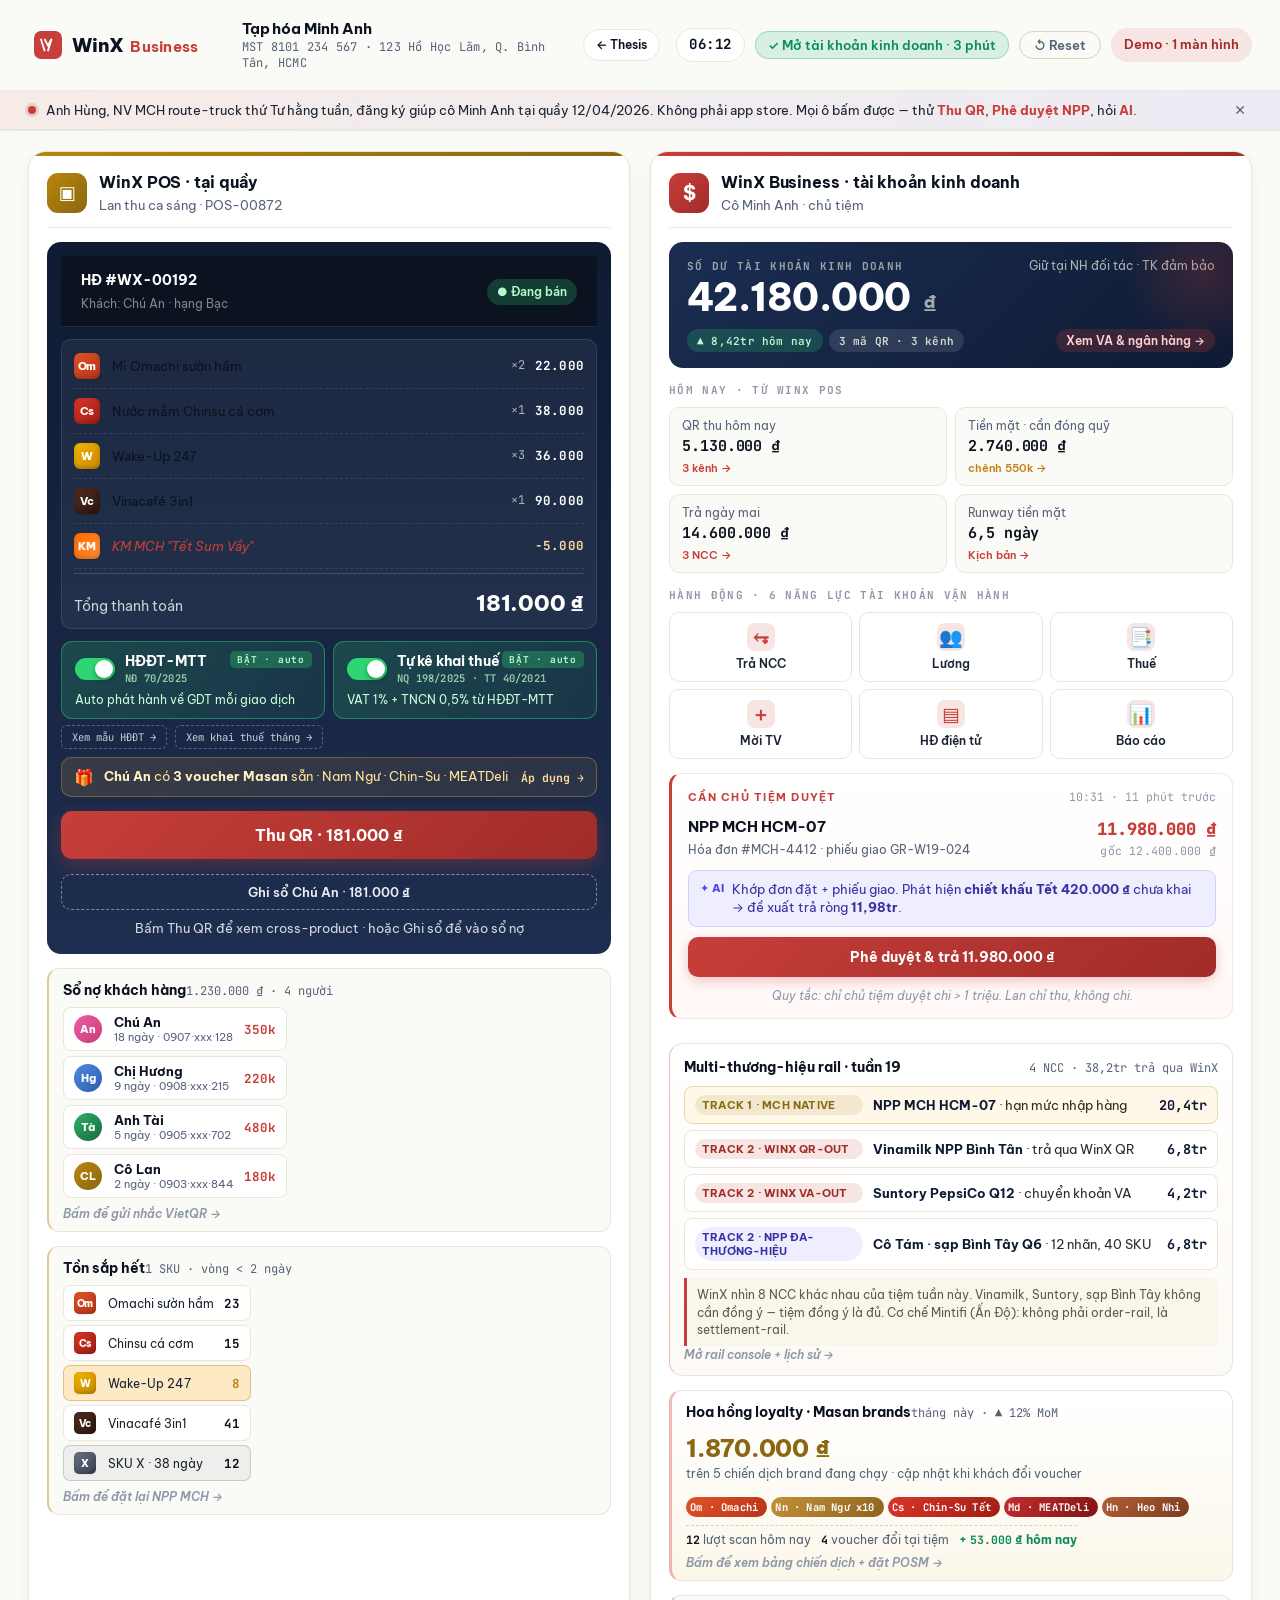
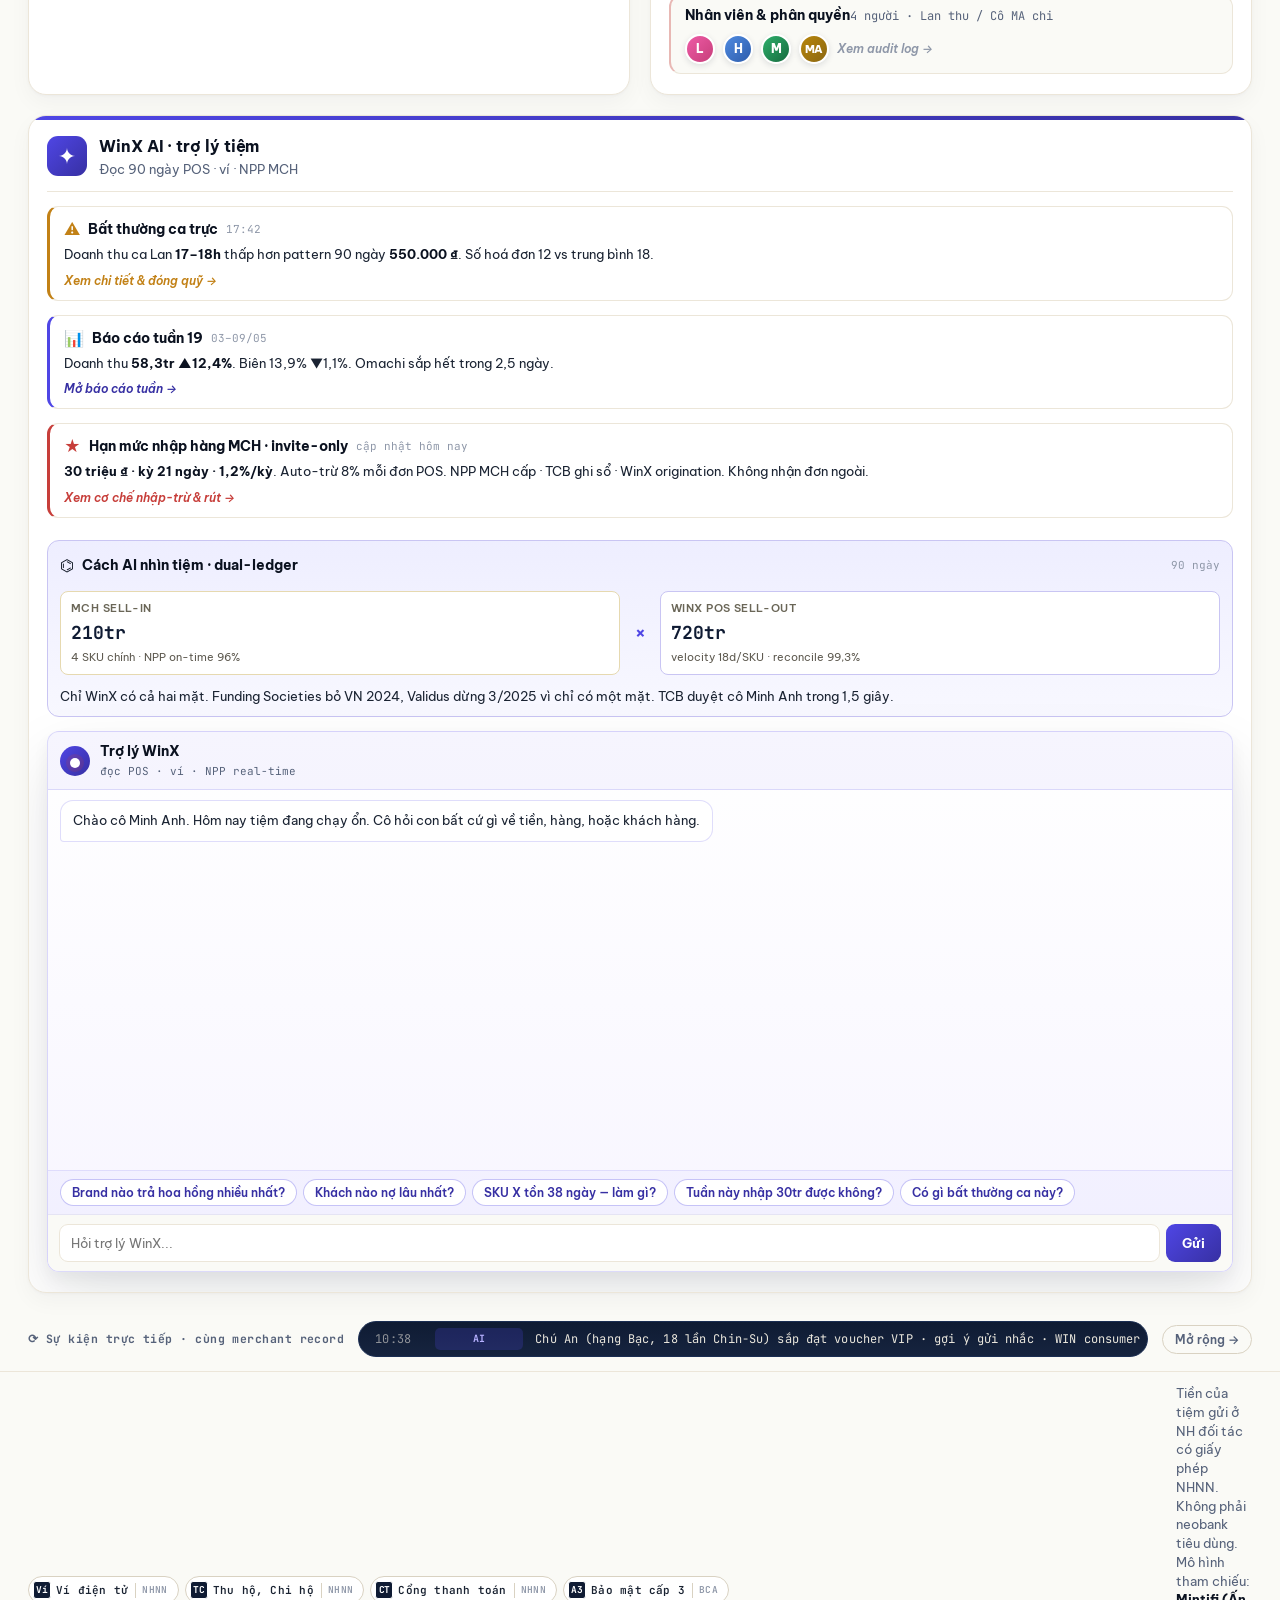
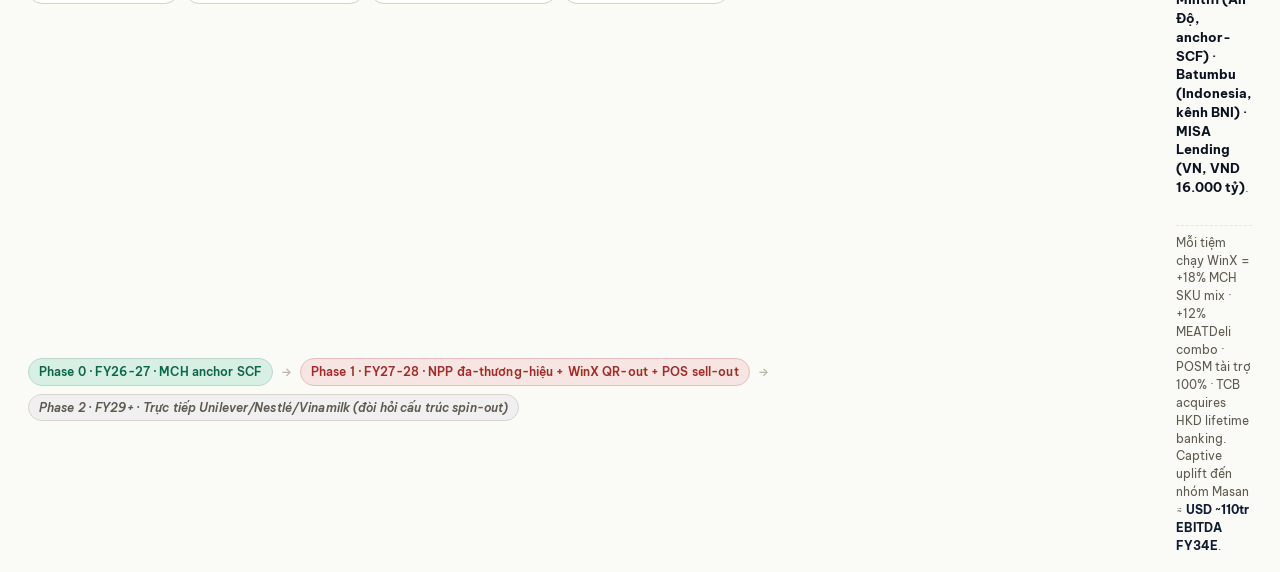
==== demo.html @ 94ca843f "Consolidate to landing + cockpit · reframe to Mintifi mechanic Landing (new index.html) · three-trac" ====
<!DOCTYPE html>
<html lang="vi">
<head>
  <meta charset="UTF-8" />
  <meta name="viewport" content="width=device-width, initial-scale=1.0, viewport-fit=cover" />
  <meta name="theme-color" content="#0F1B33" />
  <meta name="description" content="WinX Business — tài khoản kinh doanh + hạn mức nhập hàng MCH cho tiệm tạp hoá Việt Nam. Anchor SCF + payment rail trên mạng phân phối Masan. Cockpit demo." />
  <meta property="og:title" content="WinX Business · cockpit demo" />
  <meta property="og:description" content="Một merchant record. POS bán. Sổ nợ thu. Ví giữ tiền. AI cảnh báo. Cùng một màn hình." />
  <meta property="og:type" content="website" />
  <title>WinX Business · cockpit · cho tiệm tạp hoá & SME Việt Nam</title>

  <link rel="preconnect" href="https://fonts.googleapis.com" />
  <link rel="preconnect" href="https://fonts.gstatic.com" crossorigin />
  <link href="https://fonts.googleapis.com/css2?family=Be+Vietnam+Pro:wght@500;600;700;800&family=Inter:wght@400;500;600;700;800&family=JetBrains+Mono:wght@400;500;600&display=swap" rel="stylesheet" />

  <link rel="icon" href="data:image/svg+xml;utf8,<svg xmlns='http://www.w3.org/2000/svg' viewBox='0 0 64 64'><rect width='64' height='64' rx='14' fill='%23C73E3A'/><text x='50%25' y='54%25' dominant-baseline='middle' text-anchor='middle' font-family='Inter,sans-serif' font-weight='800' font-size='32' fill='white'>X</text></svg>" />
  <link rel="stylesheet" href="styles.css" />
  <link rel="stylesheet" href="platform.css" />
</head>
<body class="cockpit-body">

<!-- ================== HEADER ================== -->
<header class="ck-nav">
  <div class="ck-nav-inner">
    <button type="button" class="ck-brand" id="ckBrand" aria-label="WinX Business · giới thiệu nền tảng">
      <span class="brand-mark" aria-hidden="true">
        <svg viewBox="0 0 36 36" width="28" height="28">
          <rect width="36" height="36" rx="9" fill="currentColor"/>
          <path d="M9 11l4.5 14M22.5 11L18 25M14 11l4 8 4-8" stroke="white" stroke-width="2.4" stroke-linecap="round" stroke-linejoin="round" fill="none"/>
        </svg>
      </span>
      <span class="brand-text">
        <span class="brand-name">WinX</span><span class="brand-suffix">Business</span>
      </span>
    </button>

    <button type="button" class="ck-shop" id="ckShop" aria-label="Hồ sơ tiệm Tạp hoá Minh Anh">
      <span class="ck-shop-name">Tạp hóa Minh Anh</span>
      <span class="ck-shop-meta">MST 8101 234 567 · 123 Hồ Học Lãm, Q. Bình Tân, HCMC</span>
    </button>

    <div class="ck-nav-cta">
      <a class="ck-back" href="index.html" title="Quay lại trang thesis">← Thesis</a>
      <span class="ck-shop-clock" id="ckClock">10:42</span>
      <button type="button" class="ck-onboarding" id="ckOnboarding" title="Cô Minh Anh đã mở tài khoản kinh doanh trong 3 phút — bấm xem lại">
        ✓ Mở tài khoản kinh doanh · 3 phút
      </button>
      <button type="button" class="ck-reset" id="ckReset" title="Đặt lại demo">↺ Reset</button>
      <span class="pill pill-soft">Demo · 1 màn hình</span>
    </div>
  </div>

  <div class="ck-tour" id="ckTour">
    <span class="ck-tour-dot"></span>
    <span class="ck-tour-text">Anh Hùng, NV MCH route-truck thứ Tư hằng tuần, đăng ký giúp cô Minh Anh tại quầy 12/04/2026. Không phải app store. Mọi ô bấm được — thử <strong>Thu QR</strong>, <strong>Phê duyệt NPP</strong>, hỏi <strong>AI</strong>.</span>
    <button type="button" class="ck-tour-x" id="ckTourClose" aria-label="Ẩn hướng dẫn">✕</button>
  </div>
</header>

<!-- ================== MAIN COCKPIT GRID ================== -->
<main class="cockpit" id="cockpit">

  <!-- ================== POS COLUMN ================== -->
  <section class="ck-col ck-col-pos" data-product="pos">
    <header class="ck-col-h">
      <span class="ck-col-mark ck-mark-pos">▣</span>
      <div class="ck-col-meta">
        <strong>WinX POS · tại quầy</strong>
        <span>Lan thu ca sáng · POS-00872</span>
      </div>
    </header>

    <div class="ck-pos-screen">
      <div class="pos-topbar">
        <div class="pos-store">
          <span class="pos-store-name">HĐ #WX-<span id="posInvoiceId">00192</span></span>
          <span class="pos-store-meta">Khách: Chú An · hạng Bạc</span>
        </div>
        <span class="pos-pill pos-pill-on">● Đang bán</span>
      </div>

      <div class="pos-cart" id="posCart">
        <div class="pos-line" data-sku="omachi">
          <span class="prod-chip prod-omachi">Om</span>
          <span class="pos-line-name">Mì Omachi sườn hầm</span>
          <span class="pos-line-qty">×2</span>
          <span class="pos-line-amt">22.000</span>
        </div>
        <div class="pos-line" data-sku="chinsu">
          <span class="prod-chip prod-chinsu">Cs</span>
          <span class="pos-line-name">Nước mắm Chinsu cá cơm</span>
          <span class="pos-line-qty">×1</span>
          <span class="pos-line-amt">38.000</span>
        </div>
        <div class="pos-line" data-sku="wakeup">
          <span class="prod-chip prod-wakeup">W</span>
          <span class="pos-line-name">Wake-Up 247</span>
          <span class="pos-line-qty">×3</span>
          <span class="pos-line-amt">36.000</span>
        </div>
        <div class="pos-line" data-sku="vinacafe">
          <span class="prod-chip prod-vinacafe">Vc</span>
          <span class="pos-line-name">Vinacafé 3in1</span>
          <span class="pos-line-qty">×1</span>
          <span class="pos-line-amt">90.000</span>
        </div>
        <div class="pos-line pos-line-promo">
          <span class="prod-chip prod-promo">KM</span>
          <span class="pos-line-name">KM MCH "Tết Sum Vầy"</span>
          <span class="pos-line-qty"></span>
          <span class="pos-line-amt">−5.000</span>
        </div>
        <div class="pos-total">
          <span>Tổng thanh toán</span>
          <strong><span id="posTotal">181.000</span> ₫</strong>
        </div>
      </div>

      <div class="pos-compliance" role="group" aria-label="Tích hợp tuân thủ thuế & hoá đơn">
        <button type="button" class="pc-toggle is-on" id="pcToggleEinv" aria-pressed="true">
          <div class="pc-toggle-row">
            <span class="pc-switch" aria-hidden="true"></span>
            <div class="pc-title">
              <strong>HĐĐT-MTT</strong>
              <span class="pc-cite">NĐ 70/2025</span>
            </div>
          </div>
          <span class="pc-sub">Auto phát hành về GDT mỗi giao dịch</span>
          <span class="pc-status">BẬT · auto</span>
        </button>
        <button type="button" class="pc-toggle is-on" id="pcToggleTax" aria-pressed="true">
          <div class="pc-toggle-row">
            <span class="pc-switch" aria-hidden="true"></span>
            <div class="pc-title">
              <strong>Tự kê khai thuế</strong>
              <span class="pc-cite">NQ 198/2025 · TT 40/2021</span>
            </div>
          </div>
          <span class="pc-sub">VAT 1% + TNCN 0,5% từ HĐĐT-MTT</span>
          <span class="pc-status">BẬT · auto</span>
        </button>
      </div>
      <div class="pc-actions">
        <button type="button" class="pc-mini" id="posEinvView">Xem mẫu HĐĐT →</button>
        <button type="button" class="pc-mini" id="pcOpenTax">Xem khai thuế tháng →</button>
      </div>
      <div class="pc-warning" id="pcWarning" hidden></div>

      <button type="button" class="pos-loyalty" id="posLoyaltyBanner">
        <span class="pl-spark">🎁</span>
        <span class="pl-text"><strong>Chú An</strong> có <strong>3 voucher Masan</strong> sẵn · Nam Ngư · Chin-Su · MEATDeli</span>
        <span class="pl-cta">Áp dụng →</span>
      </button>

      <div class="pos-qr-stage" id="posQrStage">
        <div class="pos-qr-empty" id="posQrEmpty">
          <button type="button" class="btn-collect ck-cta-primary" id="posCollect">
            Thu QR · <span id="posCollectAmt">181.000</span> ₫
          </button>
          <button type="button" class="btn-ghino" id="posGhiNo">
            Ghi sổ Chú An · 181.000 ₫
          </button>
          <span class="pos-qr-hint">Bấm Thu QR để xem cross-product · hoặc Ghi sổ để vào sổ nợ</span>
        </div>
        <div class="pos-qr-card" id="posQrCard" aria-hidden="true">
          <div class="qr-art">
            <div class="qr-corner qr-corner-tl"></div>
            <div class="qr-corner qr-corner-tr"></div>
            <div class="qr-corner qr-corner-bl"></div>
            <div class="qr-corner qr-corner-br"></div>
            <div class="qr-grid"></div>
            <div class="qr-logo">WinX</div>
            <div class="qr-scan-bar"></div>
          </div>
          <div class="qr-meta">
            <span class="qr-amt" id="qrAmt">181.000 ₫</span>
            <span class="qr-va">VA Quầy · 9821 0001 9872</span>
            <span class="qr-via">qua VietQR · NAPAS247</span>
          </div>
        </div>
        <div class="pos-qr-done" id="posQrDone" aria-hidden="true">
          <span class="qr-tick">✓</span>
          <div>
            <span class="qr-done-title">Đã thu <strong id="qrDoneAmt">181.000 ₫</strong></span>
            <span class="qr-done-sub" id="posQrDoneSub">HĐĐT-MTT #WX-00192 · NĐ70 · ↗ ví</span>
          </div>
        </div>
      </div>
    </div>

    <button type="button" class="ck-card ck-card-debt" id="ckDebtCard" aria-label="Mở sổ nợ khách hàng">
      <header class="ck-card-h">
        <strong>Sổ nợ khách hàng</strong>
        <span class="ck-card-h-sum"><span id="debtTotal">1.230.000</span> ₫ · <span id="debtCount">4</span> người</span>
      </header>
      <ul class="ck-debt-list" id="ckDebtList">
        <li data-cust="anh"><span class="dt-avatar">An</span><div class="dt-meta"><strong>Chú An</strong><span>18 ngày · 0907·xxx·128</span></div><strong class="dt-amt">350k</strong></li>
        <li data-cust="huong"><span class="dt-avatar dt-avatar-2">Hg</span><div class="dt-meta"><strong>Chị Hương</strong><span>9 ngày · 0908·xxx·215</span></div><strong class="dt-amt">220k</strong></li>
        <li data-cust="tai"><span class="dt-avatar dt-avatar-3">Tà</span><div class="dt-meta"><strong>Anh Tài</strong><span>5 ngày · 0905·xxx·702</span></div><strong class="dt-amt">480k</strong></li>
        <li data-cust="lan"><span class="dt-avatar dt-avatar-4">CL</span><div class="dt-meta"><strong>Cô Lan</strong><span>2 ngày · 0903·xxx·844</span></div><strong class="dt-amt">180k</strong></li>
      </ul>
      <span class="ck-card-cta">Bấm để gửi nhắc VietQR →</span>
    </button>

    <button type="button" class="ck-card ck-card-inv" id="ckInvCard" aria-label="Mở đề xuất đặt lại hàng">
      <header class="ck-card-h">
        <strong>Tồn sắp hết</strong>
        <span class="ck-card-h-sum"><span id="lowCount">2</span> SKU · vòng &lt; 2 ngày</span>
      </header>
      <ul class="ck-inv-list" id="ckInvList">
        <li data-sku="omachi"><span class="prod-chip prod-omachi">Om</span><span class="inv-name">Omachi sườn hầm</span><strong class="inv-qty">23</strong></li>
        <li data-sku="chinsu"><span class="prod-chip prod-chinsu">Cs</span><span class="inv-name">Chinsu cá cơm</span><strong class="inv-qty">15</strong></li>
        <li data-sku="wakeup" class="is-low"><span class="prod-chip prod-wakeup">W</span><span class="inv-name">Wake-Up 247</span><strong class="inv-qty">8</strong></li>
        <li data-sku="vinacafe"><span class="prod-chip prod-vinacafe">Vc</span><span class="inv-name">Vinacafé 3in1</span><strong class="inv-qty">41</strong></li>
        <li data-sku="skuX" class="is-slow"><span class="prod-chip prod-x">X</span><span class="inv-name">SKU X · 38 ngày</span><strong class="inv-qty">12</strong></li>
      </ul>
      <span class="ck-card-cta">Bấm để đặt lại NPP MCH →</span>
    </button>
  </section>

  <!-- ================== BUSINESS COLUMN (center / protagonist) ================== -->
  <section class="ck-col ck-col-biz" data-product="biz">
    <header class="ck-col-h ck-col-h-primary">
      <span class="ck-col-mark ck-mark-biz">$</span>
      <div class="ck-col-meta">
        <strong>WinX Business · tài khoản kinh doanh</strong>
        <span>Cô Minh Anh · chủ tiệm</span>
      </div>
    </header>

    <button type="button" class="ck-biz-balance" id="bizVaView" aria-label="Mở chi tiết ví và 3 VA">
      <div class="biz-bal-head">
        <span class="biz-bal-label">Số dư tài khoản kinh doanh</span>
        <span class="biz-bal-trust">Giữ tại NH đối tác · TK đảm bảo</span>
      </div>
      <div class="biz-bal-amount">
        <span id="bizBalance" data-fmt="vnd">42.180.000</span> <small>₫</small>
      </div>
      <div class="biz-bal-meta">
        <span class="meta-tag meta-up" id="bizDelta">▲ 8,42tr hôm nay</span>
        <span class="meta-tag">3 mã QR · 3 kênh</span>
        <span class="meta-tag-link">Xem VA &amp; ngân hàng →</span>
      </div>
    </button>

    <div class="ck-biz-today">
      <span class="ck-mini-cap">Hôm nay · từ WinX POS</span>
      <div class="biz-today-grid">
        <button type="button" class="bt-tile" data-action="qr-detail">
          <span class="bt-cap">QR thu hôm nay</span>
          <strong><span id="todayQr" data-fmt="vnd">5.130.000</span> ₫</strong>
          <em>3 kênh →</em>
        </button>
        <button type="button" class="bt-tile" data-action="cash-close">
          <span class="bt-cap">Tiền mặt · cần đóng quỹ</span>
          <strong><span id="todayCash" data-fmt="vnd">2.740.000</span> ₫</strong>
          <em class="bt-warn">chênh 550k →</em>
        </button>
        <button type="button" class="bt-tile" data-action="payables">
          <span class="bt-cap">Trả ngày mai</span>
          <strong><span id="duePay" data-fmt="vnd">14.600.000</span> ₫</strong>
          <em>3 NCC →</em>
        </button>
        <button type="button" class="bt-tile" data-action="cashflow">
          <span class="bt-cap">Runway tiền mặt</span>
          <strong><span id="runwayDays">6,5</span> ngày</strong>
          <em>Kịch bản →</em>
        </button>
      </div>
    </div>

    <div class="ck-biz-actions">
      <span class="ck-mini-cap">Hành động · 6 năng lực tài khoản vận hành</span>
      <div class="biz-qa-grid">
        <button type="button" class="biz-qa" data-action="trancc"><span class="qa-ic">⥆</span><span>Trả NCC</span></button>
        <button type="button" class="biz-qa" data-action="payroll"><span class="qa-ic">👥</span><span>Lương</span></button>
        <button type="button" class="biz-qa" data-action="tax"><span class="qa-ic">📑</span><span>Thuế</span></button>
        <button type="button" class="biz-qa" data-action="staff"><span class="qa-ic">＋</span><span>Mời TV</span></button>
        <button type="button" class="biz-qa" data-action="einvoice"><span class="qa-ic">▤</span><span>HĐ điện tử</span></button>
        <button type="button" class="biz-qa" data-action="weekly"><span class="qa-ic">📊</span><span>Báo cáo</span></button>
      </div>
    </div>

    <div class="ck-biz-approval" id="bizApproval">
      <header class="bza-head">
        <span class="bza-tag">Cần chủ tiệm duyệt</span>
        <span class="bza-time">10:31 · 11 phút trước</span>
      </header>
      <div class="bza-main">
        <div class="bza-cp">
          <strong>NPP MCH HCM-07</strong>
          <span>Hóa đơn #MCH-4412 · phiếu giao GR-W19-024</span>
        </div>
        <div class="bza-money">
          <strong class="bza-money-net"><span id="bzaAmtNet">11.980.000</span> ₫</strong>
          <span class="bza-money-gross">gốc 12.400.000 ₫</span>
        </div>
      </div>
      <div class="bza-ai">
        <span class="bza-ai-mark">✦ AI</span>
        <span>Khớp đơn đặt + phiếu giao. Phát hiện <strong>chiết khấu Tết 420.000 ₫</strong> chưa khai → đề xuất trả ròng <strong>11,98tr</strong>.</span>
      </div>
      <button type="button" class="btn-approve ck-cta-primary" id="bzaApprove">Phê duyệt &amp; trả 11.980.000 ₫</button>
      <span class="bza-gate">Quy tắc: chỉ chủ tiệm duyệt chi &gt; 1 triệu. Lan chỉ thu, không chi.</span>
      <div class="bza-success" id="bzaSuccess" aria-hidden="true">
        <span class="qr-tick">✓</span>
        <span>Đã trả <strong>11.980.000 ₫</strong> · audit <span id="bzaAuditId">#AL-1042-09</span></span>
      </div>
    </div>

    <button type="button" class="ck-card ck-card-multirail" id="ckMultiRailCard" aria-label="Mở multi-thương-hiệu rail">
      <header class="ck-card-h">
        <strong>Multi-thương-hiệu rail · tuần 19</strong>
        <span class="ck-card-h-sum">4 NCC · 38,2tr trả qua WinX</span>
      </header>
      <div class="mrail-rows">
        <div class="mrail-row mrail-row-native">
          <span class="mrail-tag mrail-tag-native">Track 1 · MCH native</span>
          <span class="mrail-cp"><strong>NPP MCH HCM-07</strong> · hạn mức nhập hàng</span>
          <strong class="mrail-amt">20,4tr</strong>
        </div>
        <div class="mrail-row">
          <span class="mrail-tag mrail-tag-rail">Track 2 · WinX QR-out</span>
          <span class="mrail-cp"><strong>Vinamilk NPP Bình Tân</strong> · trả qua WinX QR</span>
          <strong class="mrail-amt">6,8tr</strong>
        </div>
        <div class="mrail-row">
          <span class="mrail-tag mrail-tag-rail">Track 2 · WinX VA-out</span>
          <span class="mrail-cp"><strong>Suntory PepsiCo Q12</strong> · chuyển khoản VA</span>
          <strong class="mrail-amt">4,2tr</strong>
        </div>
        <div class="mrail-row">
          <span class="mrail-tag mrail-tag-wholesale">Track 2 · NPP đa-thương-hiệu</span>
          <span class="mrail-cp"><strong>Cô Tám · sạp Bình Tây Q6</strong> · 12 nhãn, 40 SKU</span>
          <strong class="mrail-amt">6,8tr</strong>
        </div>
      </div>
      <p class="mrail-note">WinX nhìn 8 NCC khác nhau của tiệm tuần này. Vinamilk, Suntory, sạp Bình Tây không cần đồng ý — tiệm đồng ý là đủ. Cơ chế Mintifi (Ấn Độ): không phải order-rail, là settlement-rail.</p>
      <span class="ck-card-cta">Mở rail console + lịch sử →</span>
    </button>

    <button type="button" class="ck-card ck-card-loyalty" id="ckLoyaltyCard" aria-label="Mở loyalty &amp; voucher console">
      <header class="ck-card-h">
        <strong>Hoa hồng loyalty · Masan brands</strong>
        <span class="ck-card-h-sum">tháng này · ▲ 12% MoM</span>
      </header>
      <div class="lc-hero">
        <strong class="lc-amt"><span id="loyaltyMonth">1.870.000</span> ₫</strong>
        <span class="lc-hero-sub">trên 5 chiến dịch brand đang chạy · cập nhật khi khách đổi voucher</span>
      </div>
      <div class="lc-brand-chips">
        <span class="brand-chip brand-chip-omachi">Om · Omachi</span>
        <span class="brand-chip brand-chip-namngu">Nn · Nam Ngư x10</span>
        <span class="brand-chip brand-chip-chinsu">Cs · Chin-Su Tết</span>
        <span class="brand-chip brand-chip-meatdeli">Md · MEATDeli</span>
        <span class="brand-chip brand-chip-heonhi">Hn · Heo Nhỉ</span>
      </div>
      <div class="lc-today">
        <span><strong id="loyaltyScans">12</strong> lượt scan hôm nay</span>
        <span><strong id="loyaltyRedeems">4</strong> voucher đổi tại tiệm</span>
        <span class="lc-today-money">+ <strong id="loyaltyToday">53.000</strong> ₫ hôm nay</span>
      </div>
      <span class="ck-card-cta">Bấm để xem bảng chiến dịch + đặt POSM →</span>
    </button>

    <button type="button" class="ck-card ck-card-staff ck-card-compact" id="ckStaffCard" aria-label="Mở ma trận phân quyền &amp; audit log">
      <header class="ck-card-h">
        <strong>Nhân viên &amp; phân quyền</strong>
        <span class="ck-card-h-sum">4 người · Lan thu / Cô MA chi</span>
      </header>
      <div class="ck-staff-strip" id="ckStaffList">
        <span class="st-row" data-staff="lan"><span class="st-avatar st-avatar-lan">L</span></span>
        <span class="st-row" data-staff="huy"><span class="st-avatar st-avatar-huy">H</span></span>
        <span class="st-row" data-staff="mai"><span class="st-avatar st-avatar-mai">M</span></span>
        <span class="st-row st-row-owner" data-staff="owner"><span class="st-avatar st-avatar-owner">MA</span></span>
        <span class="ck-staff-strip-cta">Xem audit log →</span>
      </div>
    </button>
  </section>

  <!-- ================== AI COLUMN ================== -->
  <section class="ck-col ck-col-ai" data-product="ai">
    <header class="ck-col-h">
      <span class="ck-col-mark ck-mark-ai">✦</span>
      <div class="ck-col-meta">
        <strong>WinX AI · trợ lý tiệm</strong>
        <span>Đọc 90 ngày POS · ví · NPP MCH</span>
      </div>
    </header>

    <button type="button" class="aio-card aio-card-alert" id="aiCardAnomaly" data-action="anomaly">
      <header class="aio-head"><span class="aio-mark">⚠</span><strong>Bất thường ca trực</strong><span class="aio-time">17:42</span></header>
      <p>Doanh thu ca Lan <strong>17–18h</strong> thấp hơn pattern 90 ngày <strong>550.000 ₫</strong>. Số hoá đơn 12 vs trung bình 18.</p>
      <span class="aio-cta">Xem chi tiết &amp; đóng quỹ →</span>
    </button>

    <button type="button" class="aio-card aio-card-brief" id="aiCardBrief" data-action="weekly">
      <header class="aio-head"><span class="aio-mark">📊</span><strong>Báo cáo tuần 19</strong><span class="aio-time">03–09/05</span></header>
      <p>Doanh thu <strong>58,3tr ▲12,4%</strong>. Biên 13,9% ▼1,1%. Omachi sắp hết trong 2,5 ngày.</p>
      <span class="aio-cta">Mở báo cáo tuần →</span>
    </button>

    <button type="button" class="aio-card aio-card-credit" id="aiCardCredit" data-action="loan">
      <header class="aio-head"><span class="aio-mark">★</span><strong>Hạn mức nhập hàng MCH · invite-only</strong><span class="aio-time">cập nhật hôm nay</span></header>
      <p><strong>30 triệu ₫ · kỳ 21 ngày · 1,2%/kỳ</strong>. Auto-trừ 8% mỗi đơn POS. NPP MCH cấp · TCB ghi sổ · WinX origination. Không nhận đơn ngoài.</p>
      <span class="aio-cta">Xem cơ chế nhập-trừ &amp; rút →</span>
    </button>

    <div class="aio-card aio-card-dualledger">
      <header class="aio-head"><span class="aio-mark">⌬</span><strong>Cách AI nhìn tiệm · dual-ledger</strong><span class="aio-time">90 ngày</span></header>
      <div class="dl-grid">
        <div class="dl-side dl-side-in">
          <span class="dl-cap">MCH sell-in</span>
          <strong>210tr</strong>
          <span class="dl-meta">4 SKU chính · NPP on-time 96%</span>
        </div>
        <div class="dl-x">×</div>
        <div class="dl-side dl-side-out">
          <span class="dl-cap">WinX POS sell-out</span>
          <strong>720tr</strong>
          <span class="dl-meta">velocity 18d/SKU · reconcile 99,3%</span>
        </div>
      </div>
      <p class="dl-note">Chỉ WinX có cả hai mặt. Funding Societies bỏ VN 2024, Validus dừng 3/2025 vì chỉ có một mặt. TCB duyệt cô Minh Anh trong 1,5 giây.</p>
    </div>

    <div class="ai-chat ck-ai-chat">
      <header class="aic-head">
        <span class="aic-dot"><span class="ai-dot"></span></span>
        <div class="aic-meta">
          <span class="aic-name">Trợ lý WinX</span>
          <span class="aic-status">đọc POS · ví · NPP real-time</span>
        </div>
      </header>
      <div class="aic-body" id="aicBody">
        <div class="bubble bubble-ai">
          <p>Chào cô Minh Anh. Hôm nay tiệm đang chạy ổn. Cô hỏi con bất cứ gì về tiền, hàng, hoặc khách hàng.</p>
        </div>
      </div>
      <div class="aic-suggest" id="aicSuggest">
        <button type="button" class="suggest-pill" data-q="loyalty">Brand nào trả hoa hồng nhiều nhất?</button>
        <button type="button" class="suggest-pill" data-q="debt">Khách nào nợ lâu nhất?</button>
        <button type="button" class="suggest-pill" data-q="skux">SKU X tồn 38 ngày — làm gì?</button>
        <button type="button" class="suggest-pill" data-q="nhap30">Tuần này nhập 30tr được không?</button>
        <button type="button" class="suggest-pill" data-q="anomaly">Có gì bất thường ca này?</button>
      </div>
      <form class="aic-input" id="aicForm" autocomplete="off">
        <input type="text" id="aicInputText" placeholder="Hỏi trợ lý WinX..." aria-label="Hỏi trợ lý WinX" />
        <button type="submit" class="aic-send">Gửi</button>
      </form>
    </div>
  </section>

</main>

<!-- ================== EVENT TICKER (single-line) ================== -->
<section class="ck-ticker" id="ckTicker" aria-live="polite">
  <span class="ck-ticker-cap">⟳ Sự kiện trực tiếp · cùng merchant record</span>
  <ul class="ck-ticker-list" id="ckTickerList"></ul>
  <button type="button" class="ck-ticker-expand" id="ckTickerExpand">Mở rộng →</button>
</section>

<!-- ================== LICENSE RIBBON FOOTER ================== -->
<footer class="ck-foot">
  <div class="ck-foot-inner">
    <div class="ck-foot-badges">
      <span class="lic-badge"><span class="lic-mark">Ví</span>Ví điện tử<span class="lic-issuer">NHNN</span></span>
      <span class="lic-badge"><span class="lic-mark">TC</span>Thu hộ, Chi hộ<span class="lic-issuer">NHNN</span></span>
      <span class="lic-badge"><span class="lic-mark">CT</span>Cổng thanh toán<span class="lic-issuer">NHNN</span></span>
      <span class="lic-badge"><span class="lic-mark">A3</span>Bảo mật cấp 3<span class="lic-issuer">BCA</span></span>
    </div>
    <div class="ck-foot-text">
      Tiền của tiệm gửi ở NH đối tác có giấy phép NHNN. Không phải neobank tiêu dùng. Mô hình tham chiếu: <strong>Mintifi (Ấn Độ, anchor-SCF) · Batumbu (Indonesia, kênh BNI) · MISA Lending (VN, VND 16.000 tỷ)</strong>.
    </div>
    <div class="ck-foot-seq">
      <span class="seq-pill seq-pill-now">Phase 0 · FY26-27 · MCH anchor SCF</span>
      <span class="seq-arrow">→</span>
      <span class="seq-pill seq-pill-next">Phase 1 · FY27-28 · NPP đa-thương-hiệu + WinX QR-out + POS sell-out</span>
      <span class="seq-arrow">→</span>
      <span class="seq-pill seq-pill-later">Phase 2 · FY29+ · Trực tiếp Unilever/Nestlé/Vinamilk (đòi hỏi cấu trúc spin-out)</span>
    </div>
    <div class="ck-foot-uplift">
      Mỗi tiệm chạy WinX = +18% MCH SKU mix · +12% MEATDeli combo · POSM tài trợ 100% · TCB acquires HKD lifetime banking. Captive uplift đến nhóm Masan ≈ <strong>USD ~110tr EBITDA FY34E</strong>.
    </div>
  </div>
</footer>

<!-- ================== MODAL: ONBOARDING (Khả năng 1) ================== -->
<div class="ck-modal" id="modalOnboarding" hidden role="dialog" aria-modal="true" aria-labelledby="modalOnboardingTitle">
  <div class="ck-modal-back" data-close></div>
  <div class="ck-modal-card">
    <header class="ck-modal-h">
      <h3 id="modalOnboardingTitle">Mở tài khoản kinh doanh trong 3 phút</h3>
      <button type="button" class="ck-modal-x" data-close aria-label="Đóng">✕</button>
    </header>
    <div class="ck-modal-body">
      <p class="ck-modal-lede">Cô Minh Anh đã hoàn tất các bước này ngày 12/04/2026. Đây là tóm tắt — chủ tiệm mới làm trong &lt; 3 phút.</p>
      <ol class="ob-steps">
        <li><strong>1. Số điện thoại + OTP</strong><span>Số đứng tên chủ tiệm. SMS định danh thương hiệu. 20 giây.</span></li>
        <li><strong>2. CCCD gắn chip</strong><span>Chụp 2 mặt + selfie. eKYC ngay tại app. 40 giây.</span></li>
        <li><strong>3. MST hộ kinh doanh hoặc DN</strong><span>DN: tra cứu tự động. Hộ kinh doanh: nhập tay hoặc OCR giấy phép. 30 giây.</span></li>
        <li><strong>4. Mở 3 sub-VA (kênh bán)</strong><span>Quầy · Online · Đi thu. Phát mã QR ngay. 30 giây.</span></li>
        <li class="ob-step-done"><strong>5. Hoàn tất</strong><span>Tài khoản hoạt động · giữ tại NH đối tác · audit log bật.</span></li>
      </ol>
      <div class="ck-modal-note">Cơ sở pháp lý: Nghị định 52/2024/NĐ-CP về thanh toán không dùng tiền mặt; quy chuẩn eKYC theo Thông tư 17/2018/TT-NHNN.</div>
    </div>
  </div>
</div>

<!-- ================== MODAL: SHOP PROFILE ================== -->
<div class="ck-modal" id="modalShop" hidden role="dialog" aria-modal="true" aria-labelledby="modalShopTitle">
  <div class="ck-modal-back" data-close></div>
  <div class="ck-modal-card">
    <header class="ck-modal-h">
      <h3 id="modalShopTitle">Hồ sơ tiệm</h3>
      <button type="button" class="ck-modal-x" data-close aria-label="Đóng">✕</button>
    </header>
    <div class="ck-modal-body">
      <div class="sp-row"><span>Tên tiệm</span><strong>Tạp hóa Minh Anh</strong></div>
      <div class="sp-row"><span>Chủ</span><strong>Nguyễn Thị Minh Anh · DOB 12/04/1981</strong></div>
      <div class="sp-row"><span>Địa chỉ</span><strong>123 Hồ Học Lãm, P. An Lạc, Q. Bình Tân, TP.HCM</strong></div>
      <div class="sp-row"><span>MST hộ kinh doanh</span><strong>8101 234 567</strong></div>
      <div class="sp-row"><span>POS-ID</span><strong>POS-00872</strong></div>
      <div class="sp-row"><span>Ngày mở ví</span><strong>12/04/2026 (29 ngày)</strong></div>
      <div class="sp-row"><span>Doanh số 30 ngày</span><strong>247.000.000 ₫</strong></div>
      <div class="sp-row"><span>Biên lợi nhuận</span><strong>14,3%</strong></div>
      <div class="sp-row"><span>Tỷ trọng MCH SKU</span><strong>43%</strong></div>
    </div>
  </div>
</div>

<!-- ================== MODAL: E-INVOICE (Khả năng 6) ================== -->
<div class="ck-modal" id="modalEinv" hidden role="dialog" aria-modal="true" aria-labelledby="modalEinvTitle">
  <div class="ck-modal-back" data-close></div>
  <div class="ck-modal-card">
    <header class="ck-modal-h">
      <h3 id="modalEinvTitle">Hóa đơn điện tử · Nghị định 70/2025</h3>
      <button type="button" class="ck-modal-x" data-close aria-label="Đóng">✕</button>
    </header>
    <div class="ck-modal-body">
      <div class="einv-card">
        <div class="einv-row einv-row-head">
          <strong>HÓA ĐƠN GTGT ĐIỆN TỬ · HĐĐT-MTT</strong>
          <span>Mã CQT: <span id="einvCqt">00C73E3A-2026-WX</span></span>
        </div>
        <div class="einv-row"><span>Số hóa đơn</span><strong id="einvNumber">WX-00192</strong></div>
        <div class="einv-row"><span>Ngày phát hành</span><strong id="einvDate">11/05/2026 · 10:42</strong></div>
        <div class="einv-row"><span>Người bán</span><strong>Tạp hóa Minh Anh · MST 8101 234 567</strong></div>
        <div class="einv-row"><span>Người mua</span><strong>Chú An · không khai MST</strong></div>
        <div class="einv-row"><span>Tổng tiền hàng</span><strong>181.000 ₫ <em>(KM MCH −5.000 ₫)</em></strong></div>
        <div class="einv-row einv-row-foot"><span>Trạng thái</span><strong class="einv-ok">✓ Đã gửi Tổng cục Thuế · GDT-MTT</strong></div>
      </div>
      <p class="ck-modal-note">Mỗi giao dịch POS tự phát hành HĐĐT khởi tạo từ máy tính tiền theo NĐ 70/2025/NĐ-CP. WinX gửi tự động về cổng GDT, đối soát hàng ngày. Tuần này: <strong>312 hóa đơn</strong> đã đối soát.</p>
    </div>
  </div>
</div>

<!-- ================== MODAL: VA TOPOLOGY (Khả năng 4) ================== -->
<div class="ck-modal" id="modalVa" hidden role="dialog" aria-modal="true" aria-labelledby="modalVaTitle">
  <div class="ck-modal-back" data-close></div>
  <div class="ck-modal-card">
    <header class="ck-modal-h">
      <h3 id="modalVaTitle">Ví giữ ở ngân hàng đối tác</h3>
      <button type="button" class="ck-modal-x" data-close aria-label="Đóng">✕</button>
    </header>
    <div class="ck-modal-body">
      <div class="va-card-wallet">
        <span class="va-cap">Tài khoản kinh doanh WinX</span>
        <strong class="va-num">9821 0000 9872</strong>
        <span class="va-amt">42.180.000 ₫</span>
        <span class="va-note">Đứng tên Tạp hóa Minh Anh.</span>
      </div>
      <div class="va-arrows">↓ 3 kênh bán · 3 sub-VA riêng</div>
      <div class="va-grid">
        <div class="va-sub"><span class="va-sub-cap">Quầy POS</span><strong>9821 0001 9872</strong><span>4,5tr hôm nay</span></div>
        <div class="va-sub"><span class="va-sub-cap">Đơn online</span><strong>9821 0002 9872</strong><span>0,5tr hôm nay</span></div>
        <div class="va-sub"><span class="va-sub-cap">Nhân viên đi thu</span><strong>9821 0003 9872</strong><span>0,13tr hôm nay</span></div>
      </div>
      <div class="va-bank">
        <span class="va-bank-mark">⟁</span>
        <div>
          <strong>Tài khoản đảm bảo · ngân hàng đối tác</strong>
          <span>WinX không giữ tiền của tiệm. Toàn bộ số dư nằm tại ngân hàng có giấy phép NHNN. Giấy phép Thu hộ, Chi hộ cho phép WinX vận hành dòng tiền — không thay quyền giám sát của ngân hàng.</span>
        </div>
      </div>
    </div>
  </div>
</div>

<!-- ================== MODAL: STAFF MATRIX ================== -->
<div class="ck-modal" id="modalStaffMatrix" hidden role="dialog" aria-modal="true" aria-labelledby="modalStaffMatrixTitle">
  <div class="ck-modal-back" data-close></div>
  <div class="ck-modal-card ck-modal-card-wide">
    <header class="ck-modal-h">
      <h3 id="modalStaffMatrixTitle">Phân quyền &amp; audit log</h3>
      <button type="button" class="ck-modal-x" data-close aria-label="Đóng">✕</button>
    </header>
    <div class="ck-modal-body">
      <table class="sm-table">
        <thead><tr><th>Thành viên</th><th>Bán</th><th>Thu</th><th>Chi</th><th>Duyệt</th><th>Audit</th></tr></thead>
        <tbody>
          <tr><td><span class="st-avatar st-avatar-lan">L</span>Lan · thu ngân</td><td>✓</td><td>✓</td><td>—</td><td>—</td><td>bật</td></tr>
          <tr><td><span class="st-avatar st-avatar-huy">H</span>Huy · bán hàng</td><td>✓</td><td>✓</td><td>—</td><td>—</td><td>bật</td></tr>
          <tr><td><span class="st-avatar st-avatar-mai">M</span>Mai · kế toán</td><td>—</td><td>—</td><td>≤2tr</td><td>—</td><td>bật</td></tr>
          <tr class="sm-owner"><td><span class="st-avatar st-avatar-owner">MA</span>Cô Minh Anh · chủ</td><td>✓</td><td>✓</td><td>không giới hạn</td><td>tất cả</td><td>bật</td></tr>
        </tbody>
      </table>
      <p class="ck-modal-note">Quy tắc mặc định cho tạp hoá / SME: <strong>nhân viên chỉ thu, không chi</strong>. Chi &gt; 1 triệu do chủ tiệm duyệt. Mọi giao dịch đều log theo NĐ 13/2023 PDPA và lưu 5 năm.</p>
      <button type="button" class="ck-cta-secondary" data-open="modalStaff">+ Mời thành viên mới</button>
    </div>
  </div>
</div>

<!-- ================== MODAL: STAFF INVITE ================== -->
<div class="ck-modal" id="modalStaff" hidden role="dialog" aria-modal="true" aria-labelledby="modalStaffTitle">
  <div class="ck-modal-back" data-close></div>
  <div class="ck-modal-card">
    <header class="ck-modal-h">
      <h3 id="modalStaffTitle">Mời thành viên · phân quyền</h3>
      <button type="button" class="ck-modal-x" data-close aria-label="Đóng">✕</button>
    </header>
    <div class="ck-modal-body">
      <form id="staffForm" class="staff-form">
        <label class="sf-row"><span>Họ và tên</span><input type="text" id="sfName" value="Nguyễn Thu Hà" /></label>
        <label class="sf-row"><span>Số điện thoại</span><input type="text" id="sfPhone" value="0907 123 456" /></label>
        <div class="sf-row sf-row-radio">
          <span>Vai trò</span>
          <div class="sf-radios">
            <label><input type="radio" name="sfRole" value="cashier" checked /> Thu ngân (thu, không chi)</label>
            <label><input type="radio" name="sfRole" value="sales" /> Bán hàng</label>
            <label><input type="radio" name="sfRole" value="accountant" /> Kế toán (chi tối đa 2 triệu)</label>
          </div>
        </div>
        <div class="sf-foot">
          <span class="sf-audit">✓ Audit log bật mặc định · NĐ 13/2023 PDPA</span>
          <button type="submit" class="ck-cta-primary">Gửi lời mời SMS</button>
        </div>
      </form>
    </div>
  </div>
</div>

<!-- ================== MODAL: CASH CLOSE ================== -->
<div class="ck-modal" id="modalCash" hidden role="dialog" aria-modal="true" aria-labelledby="modalCashTitle">
  <div class="ck-modal-back" data-close></div>
  <div class="ck-modal-card">
    <header class="ck-modal-h">
      <h3 id="modalCashTitle">Đóng quỹ tiền mặt · ca Lan 17–18h</h3>
      <button type="button" class="ck-modal-x" data-close aria-label="Đóng">✕</button>
    </header>
    <div class="ck-modal-body">
      <div class="cash-row"><span>POS ghi nhận (theo HĐĐT)</span><strong>1.200.000 ₫</strong></div>
      <div class="cash-row"><span>Lan khai tiền mặt</span><strong>650.000 ₫</strong></div>
      <div class="cash-row cash-row-diff"><span>Chênh lệch</span><strong>−550.000 ₫</strong></div>
      <div class="cash-flag">
        <span class="cash-flag-mark">⚠</span>
        <p>AI WinX flag: trong 90 ngày, ca Lan 17–18h thường có doanh thu 1,2tr/giờ. Hôm nay khai 0,65tr. Gợi ý kiểm tra camera quầy hoặc đếm lại két.</p>
      </div>
      <div class="cash-actions">
        <button type="button" class="ck-cta-secondary" data-close>Để Mai kiểm tra cuối ca</button>
        <button type="button" class="ck-cta-primary" id="cashConfirm">Ghi nhận chênh &amp; log audit</button>
      </div>
    </div>
  </div>
</div>

<!-- ================== MODAL: PAYABLES ================== -->
<div class="ck-modal" id="modalPayables" hidden role="dialog" aria-modal="true" aria-labelledby="modalPayablesTitle">
  <div class="ck-modal-back" data-close></div>
  <div class="ck-modal-card">
    <header class="ck-modal-h">
      <h3 id="modalPayablesTitle">Phải trả ngày mai · 14,6tr</h3>
      <button type="button" class="ck-modal-x" data-close aria-label="Đóng">✕</button>
    </header>
    <div class="ck-modal-body">
      <ul class="pay-list">
        <li><div><strong>NPP MCH HCM-07</strong><span>HĐ #MCH-4412 · đến hạn 12/05</span></div><strong>12.400.000 ₫</strong></li>
        <li><div><strong>NCC đá viên Bình Tân</strong><span>#ICE-221 · đến hạn 12/05</span></div><strong>1.200.000 ₫</strong></li>
        <li><div><strong>Anh Tâm · giao hàng</strong><span>Tuần 19 · đến hạn 12/05</span></div><strong>1.000.000 ₫</strong></li>
      </ul>
      <p class="ck-modal-note">Bấm "Phê duyệt &amp; trả" ở khung Cần duyệt để xử lý NPP MCH (AI đã khớp hóa đơn và đề xuất chiết khấu 420k).</p>
    </div>
  </div>
</div>

<!-- ================== MODAL: CASHFLOW SCENARIOS ================== -->
<div class="ck-modal" id="modalCashflow" hidden role="dialog" aria-modal="true" aria-labelledby="modalCashflowTitle">
  <div class="ck-modal-back" data-close></div>
  <div class="ck-modal-card ck-modal-card-wide">
    <header class="ck-modal-h">
      <h3 id="modalCashflowTitle">Runway tiền mặt &amp; kịch bản</h3>
      <button type="button" class="ck-modal-x" data-close aria-label="Đóng">✕</button>
    </header>
    <div class="ck-modal-body">
      <div class="cf-grid">
        <div class="cf-card">
          <span class="cf-cap">Hiện tại</span>
          <strong>6,5 ngày</strong>
          <span>Số dư 42,18tr ÷ chi TB 6,5tr/ngày</span>
        </div>
        <div class="cf-card">
          <span class="cf-cap">Sau khi trả NPP MCH 11,98tr</span>
          <strong>5,2 ngày</strong>
          <span>Còn đủ tới 16/05</span>
        </div>
        <div class="cf-card cf-card-good">
          <span class="cf-cap">Dùng hạn mức nhập hàng MCH 20,4tr (kỳ 21d)</span>
          <strong>9,8 ngày</strong>
          <span>1,2%/kỳ · auto-trừ 8% mỗi đơn POS · không động vào tiền mặt quầy</span>
        </div>
      </div>
      <p class="ck-modal-note">AI WinX cập nhật runway mỗi đêm dựa trên 90 ngày POS + lịch trả NPP. Hạn mức nhập hàng MCH 30tr đã duyệt sẵn từ dual-ledger (MCH sell-in + POS sell-out) — invite-only, không cần xin giấy.</p>
      <button type="button" class="ck-cta-primary" data-open="modalLoan">Xem cơ chế nhập-trừ hạn mức MCH</button>
    </div>
  </div>
</div>

<!-- ================== MODAL: PAYROLL ================== -->
<div class="ck-modal" id="modalPayroll" hidden role="dialog" aria-modal="true" aria-labelledby="modalPayrollTitle">
  <div class="ck-modal-back" data-close></div>
  <div class="ck-modal-card">
    <header class="ck-modal-h">
      <h3 id="modalPayrollTitle">Trả lương · tuần 19</h3>
      <button type="button" class="ck-modal-x" data-close aria-label="Đóng">✕</button>
    </header>
    <div class="ck-modal-body">
      <ul class="pay-list">
        <li><div><strong>Lan · thu ngân</strong><span>40 giờ × 75k</span></div><strong>3.000.000 ₫</strong></li>
        <li><div><strong>Huy · bán hàng</strong><span>36 giờ × 70k</span></div><strong>2.520.000 ₫</strong></li>
        <li><div><strong>Mai · kế toán</strong><span>16 giờ × 100k</span></div><strong>1.600.000 ₫</strong></li>
      </ul>
      <div class="pay-total"><span>Tổng tuần này</span><strong>7.120.000 ₫</strong></div>
      <p class="ck-modal-note">Chuyển vào tài khoản cá nhân từng nhân viên. WinX tự tạo phiếu lương, lưu 5 năm theo Bộ luật Lao động.</p>
      <button type="button" class="ck-cta-primary" id="payrollGo">Trả lương cả 3</button>
    </div>
  </div>
</div>

<!-- ================== MODAL: TAX ================== -->
<div class="ck-modal" id="modalTax" hidden role="dialog" aria-modal="true" aria-labelledby="modalTaxTitle">
  <div class="ck-modal-back" data-close></div>
  <div class="ck-modal-card">
    <header class="ck-modal-h">
      <h3 id="modalTaxTitle">Thuế hộ kinh doanh · tổng hợp tự động</h3>
      <button type="button" class="ck-modal-x" data-close aria-label="Đóng">✕</button>
    </header>
    <div class="ck-modal-body">
      <p class="ck-modal-lede">Từ <strong>1/1/2026</strong> hộ kinh doanh bỏ phương pháp khoán (NQ 198/2025/QH15) — Tạp hoá Minh Anh kê khai theo doanh thu thực tế từ HĐĐT-MTT. Tỷ lệ % trên doanh thu (TT 40/2021/TT-BTC, hàng hoá): VAT 1% + TNCN 0,5% = 1,5%.</p>
      <div class="tax-row"><span>Doanh thu tháng (từ 312 HĐĐT-MTT)</span><strong>247.000.000 ₫</strong></div>
      <div class="tax-row"><span>VAT kê khai (1%)</span><strong>2.470.000 ₫</strong></div>
      <div class="tax-row"><span>TNCN kê khai (0,5%)</span><strong>1.235.000 ₫</strong></div>
      <div class="tax-row tax-row-net"><span>Tổng thuế tháng phải nộp</span><strong>3.705.000 ₫</strong></div>
      <p class="ck-modal-note">WinX tự tổng hợp doanh thu từ HĐĐT-MTT theo Nghị định 70/2025/NĐ-CP, sinh hồ sơ khai thuế và nộp qua eTax Mobile. Đến hạn nộp tháng: 20/06. Doanh thu năm ước 3 tỷ — trên ngưỡng miễn thuế 1 tỷ/năm (NĐ 68/2026/NĐ-CP).</p>
      <button type="button" class="ck-cta-primary" id="taxFile">Nộp lên cổng GDT qua eTax Mobile</button>
    </div>
  </div>
</div>

<!-- ================== MODAL: LOAN ================== -->
<div class="ck-modal" id="modalLoan" hidden role="dialog" aria-modal="true" aria-labelledby="modalLoanTitle">
  <div class="ck-modal-back" data-close></div>
  <div class="ck-modal-card">
    <header class="ck-modal-h">
      <h3 id="modalLoanTitle">Hạn mức nhập hàng MCH · 30 triệu ₫ · invite-only</h3>
      <button type="button" class="ck-modal-x" data-close aria-label="Đóng">✕</button>
    </header>
    <div class="ck-modal-body">
      <p class="ck-modal-note ck-modal-note-anchor"><strong>WinX là nền tảng origination, không cho vay trên sổ riêng.</strong> NPP MCH cấp hạn mức nhập hàng dựa trên 90 ngày sell-in × POS sell-out. TCB ghi sổ trên balance sheet ngân hàng. Cô Minh Anh không cần ký giấy nào ngoài duyệt 1-click.</p>
      <div class="loan-hero">
        <strong>30.000.000 ₫</strong>
        <span>Đã duyệt sẵn từ dual-ledger: MCH sell-in 210tr · POS sell-out 720tr · 90 ngày · NPP on-time 96%</span>
      </div>
      <div class="loan-grid">
        <div><span>Sản phẩm</span><strong>Hạn mức nhập hàng MCH</strong></div>
        <div><span>Kỳ hạn</span><strong>21 ngày revolving</strong></div>
        <div><span>Phí kỳ</span><strong>1,2%/kỳ (≈20% APR)</strong></div>
        <div><span>Cách trả</span><strong>auto-trừ 8% mỗi đơn POS</strong></div>
        <div><span>Điểm tín dụng dual-ledger</span><strong>B+ (74/100)</strong></div>
        <div><span>So với "tín dụng đen" thị trường</span><strong>1/5 chi phí (8-12%/tháng)</strong></div>
      </div>
      <p class="ck-modal-note ck-modal-note-anti">Funding Societies bỏ thị trường VN năm 2024. Validus dừng tháng 3/2025. Lý do: không có dữ liệu sell-in + sell-out. WinX có cả hai mặt — đây là cơ chế Mintifi (Ấn Độ) đã làm với 300+ anchor, Batumbu (Indonesia) đã làm với BNI.</p>
      <button type="button" class="ck-cta-primary" id="loanDraw">Dùng hạn mức cho PO MCH 20,4tr tiếp theo</button>
    </div>
  </div>
</div>

<!-- ================== MODAL: CUSTOMER DEBT DETAIL ================== -->
<div class="ck-modal" id="modalDebt" hidden role="dialog" aria-modal="true" aria-labelledby="modalDebtTitle">
  <div class="ck-modal-back" data-close></div>
  <div class="ck-modal-card">
    <header class="ck-modal-h">
      <h3 id="modalDebtTitle">Chi tiết sổ nợ</h3>
      <button type="button" class="ck-modal-x" data-close aria-label="Đóng">✕</button>
    </header>
    <div class="ck-modal-body">
      <div class="debt-hero">
        <span class="dt-avatar dt-avatar-big" id="dbAvatar">An</span>
        <div>
          <strong id="dbName">Chú An</strong>
          <span id="dbPhone">0907·xxx·128 · khách hạng Bạc · mua 3-4 lần/tuần</span>
        </div>
        <strong class="db-amt" id="dbAmt">350.000 ₫</strong>
      </div>
      <div class="db-history" id="dbHistory">
        <span class="ck-mini-cap">Lịch sử nợ · 18 ngày</span>
        <ul>
          <li><span>23/04</span><span>Mì gói + sữa + thuốc lá</span><strong>120.000 ₫</strong></li>
          <li><span>27/04</span><span>Bia + đồ ăn vặt</span><strong>185.000 ₫</strong></li>
          <li><span>05/05</span><span>Trả 1 phần</span><strong>−45.000 ₫</strong></li>
          <li><span>09/05</span><span>Mì + nước ngọt</span><strong>90.000 ₫</strong></li>
        </ul>
      </div>
      <p class="ck-modal-note">Gửi VietQR có link 1-click. Khi khách thanh toán, ví Quầy ghi nhận và tự xoá nợ.</p>
      <button type="button" class="ck-cta-primary" id="dbSendQr">Gửi nhắc VietQR qua SMS</button>
    </div>
  </div>
</div>

<!-- ================== MODAL: RESTOCK ================== -->
<div class="ck-modal" id="modalRestock" hidden role="dialog" aria-modal="true" aria-labelledby="modalRestockTitle">
  <div class="ck-modal-back" data-close></div>
  <div class="ck-modal-card ck-modal-card-wide">
    <header class="ck-modal-h">
      <h3 id="modalRestockTitle">Đặt lại hàng từ NPP MCH</h3>
      <button type="button" class="ck-modal-x" data-close aria-label="Đóng">✕</button>
    </header>
    <div class="ck-modal-body">
      <p class="ck-modal-lede">AI WinX đề xuất số lượng dựa trên vòng quay 90 ngày POS:</p>
      <table class="rs-table">
        <thead><tr><th>SKU</th><th>Tồn</th><th>Vòng (ngày)</th><th>Đề xuất nhập</th><th>Giá vốn</th></tr></thead>
        <tbody>
          <tr><td><span class="prod-chip prod-omachi">Om</span>Omachi sườn hầm</td><td>23</td><td>2,5</td><td>30 thùng</td><td>9.000.000 ₫</td></tr>
          <tr><td><span class="prod-chip prod-chinsu">Cs</span>Chinsu cá cơm</td><td>15</td><td>4,1</td><td>20 thùng</td><td>6.400.000 ₫</td></tr>
          <tr><td><span class="prod-chip prod-wakeup">W</span>Wake-Up 247</td><td>8</td><td>1,2</td><td>25 thùng</td><td>5.000.000 ₫</td></tr>
          <tr><td><span class="prod-chip prod-vinacafe">Vc</span>Vinacafé 3in1</td><td>41</td><td>8,5</td><td>—</td><td>—</td></tr>
          <tr class="rs-skip"><td><span class="prod-chip prod-x">X</span>SKU X (chậm)</td><td>12</td><td>38</td><td>tránh / trả NPP</td><td>—</td></tr>
        </tbody>
      </table>
      <div class="rs-total"><span>Tổng PO đề xuất</span><strong>20.400.000 ₫</strong></div>
      <button type="button" class="ck-cta-primary" id="rsPo">Tạo PO &amp; gửi NPP MCH HCM-07</button>
    </div>
  </div>
</div>

<!-- ================== MODAL: LOYALTY CONSOLE ================== -->
<div class="ck-modal" id="modalLoyalty" hidden role="dialog" aria-modal="true" aria-labelledby="modalLoyaltyTitle">
  <div class="ck-modal-back" data-close></div>
  <div class="ck-modal-card ck-modal-card-wide">
    <header class="ck-modal-h">
      <h3 id="modalLoyaltyTitle">Loyalty &amp; voucher · brand-funded từ Masan</h3>
      <button type="button" class="ck-modal-x" data-close aria-label="Đóng">✕</button>
    </header>
    <div class="ck-modal-body">
      <p class="ck-modal-lede">Brands (Chin-Su, Nam Ngư, Omachi, MEATDeli, Heo Nhỉ) trả ngân sách loyalty về tiệm. Khách scan QR sản phẩm trong Zalo Mini App → tích điểm → đổi voucher tại tiệm. Cô Minh Anh nhận hoa hồng cho mỗi voucher đổi.</p>

      <div class="lc-kpi-row">
        <div class="lc-kpi"><span>Hoa hồng tháng này</span><strong>1.870.000 ₫</strong><em class="wk-up">▲ 12% MoM</em></div>
        <div class="lc-kpi"><span>Voucher đổi tại tiệm · tháng</span><strong>108</strong><em>5 brand · 47 khách</em></div>
        <div class="lc-kpi"><span>Uplift doanh số brand SKU</span><strong>+12%</strong><em>chạm brand · trung bình GT +6%</em></div>
        <div class="lc-kpi lc-kpi-rank"><span>Xếp hạng GT redeem rate</span><strong>Top 8%</strong><em>CR3 18% vs 11% GT</em></div>
      </div>

      <div class="lc-section">
        <span class="ck-mini-cap">Chiến dịch brand đang chạy · cập nhật từ Tết Vàng Đến Ví 2026</span>
        <table class="lc-table">
          <thead><tr><th>Brand</th><th>Scan tỷ lệ</th><th>Đổi voucher</th><th>Hoa hồng tháng</th><th>Hết hạn</th></tr></thead>
          <tbody>
            <tr>
              <td><span class="brand-chip brand-chip-omachi">Om</span>Omachi Thần Tốc</td>
              <td>5,5%</td><td><strong class="lc-cr-best">41%</strong></td>
              <td><strong>510.000 ₫</strong></td><td>28/02</td>
            </tr>
            <tr>
              <td><span class="brand-chip brand-chip-namngu">Nn</span>Nam Ngư x10 điểm</td>
              <td>3,8%</td><td><strong>16%</strong></td>
              <td><strong>480.000 ₫</strong></td><td>28/02</td>
            </tr>
            <tr>
              <td><span class="brand-chip brand-chip-chinsu">Cs</span>Chin-Su Tết Tốt</td>
              <td>3,2%</td><td><strong>15,8%</strong></td>
              <td><strong>420.000 ₫</strong></td><td>28/02</td>
            </tr>
            <tr>
              <td><span class="brand-chip brand-chip-meatdeli">Md</span>MEATDeli combo</td>
              <td>2,1%</td><td><strong>22%</strong></td>
              <td><strong>280.000 ₫</strong></td><td>15/05</td>
            </tr>
            <tr>
              <td><span class="brand-chip brand-chip-heonhi">Hn</span>Heo Nhỉ tiết kiệm</td>
              <td>0,9%</td><td><strong>11%</strong></td>
              <td><strong>180.000 ₫</strong></td><td>10/05</td>
            </tr>
          </tbody>
          <tfoot><tr><td colspan="3">Tổng hoa hồng tháng</td><td colspan="2"><strong>1.870.000 ₫</strong></td></tr></tfoot>
        </table>
      </div>

      <div class="lc-section">
        <span class="ck-mini-cap">Khách đổi voucher tại tiệm hôm nay</span>
        <ul class="lc-redeemers">
          <li>
            <span class="dt-avatar">An</span>
            <div><strong>Chú An</strong><span>11:02 · đổi voucher Nam Ngư −20.000 ₫</span></div>
            <strong class="lc-comm">+ 15k hoa hồng</strong>
          </li>
          <li>
            <span class="dt-avatar dt-avatar-2">Hg</span>
            <div><strong>Chị Hương</strong><span>10:48 · đổi voucher Chin-Su −10.000 ₫</span></div>
            <strong class="lc-comm">+ 8k</strong>
          </li>
          <li>
            <span class="dt-avatar dt-avatar-3">Tà</span>
            <div><strong>Anh Tài</strong><span>10:20 · đổi voucher MEATDeli −15.000 ₫</span></div>
            <strong class="lc-comm">+ 12k</strong>
          </li>
          <li>
            <span class="dt-avatar dt-avatar-4">CL</span>
            <div><strong>Cô Lan</strong><span>09:32 · đổi voucher Omachi −25.000 ₫</span></div>
            <strong class="lc-comm">+ 18k</strong>
          </li>
        </ul>
      </div>

      <div class="lc-cross">
        <span class="lc-cross-mark">✦ AI</span>
        <div class="lc-cross-body">
          <strong>Cơ hội cross-sell</strong>
          <p>Chú An đã mua Chin-Su + Nam Ngư trong tháng. Khách có cùng giỏ hàng này lên MEATDeli với CR3 <strong>21,2%</strong> (so với trung bình 11%). Gợi ý gửi combo MEATDeli qua VietQR có voucher kèm.</p>
          <button type="button" class="ck-cta-secondary" id="lcCrossSell">Gửi gợi ý combo MEATDeli cho Chú An →</button>
        </div>
      </div>

      <div class="lc-section">
        <span class="ck-mini-cap">POSM &amp; vật phẩm brand cho tiệm</span>
        <ul class="lc-posm">
          <li><strong>Standee Nam Ngư x10</strong><span>60×160cm · giao 2 ngày · Masan tài trợ 100%</span><button type="button" class="ck-cta-secondary lc-posm-btn" data-posm="standee-nn">Đặt</button></li>
          <li><strong>Bộ sticker giá Chin-Su Tết</strong><span>50 cái · giao 1 ngày · miễn phí</span><button type="button" class="ck-cta-secondary lc-posm-btn" data-posm="sticker-cs">Đặt</button></li>
          <li><strong>Banner Omachi Thần Tốc</strong><span>100×30cm · gắn quầy · miễn phí</span><button type="button" class="ck-cta-secondary lc-posm-btn" data-posm="banner-om">Đặt</button></li>
        </ul>
      </div>

      <div class="ck-modal-note">Tham chiếu One Tết 2026: 254K hội viên mới, 2,4M voucher phát, CR3 trung bình 15,2%. GT retailer top được rebate hoa hồng + POSM + uplift doanh số brand SKU. Brands trả ~7% ngân sách media về tiệm dưới dạng hoa hồng và POSM thay vì chỉ in pano cứng.</div>
    </div>
  </div>
</div>

<!-- ================== MODAL: WEEKLY BRIEF ================== -->
<div class="ck-modal" id="modalWeekly" hidden role="dialog" aria-modal="true" aria-labelledby="modalWeeklyTitle">
  <div class="ck-modal-back" data-close></div>
  <div class="ck-modal-card ck-modal-card-wide">
    <header class="ck-modal-h">
      <h3 id="modalWeeklyTitle">Báo cáo tuần 19 · 03–09/05/2026</h3>
      <button type="button" class="ck-modal-x" data-close aria-label="Đóng">✕</button>
    </header>
    <div class="ck-modal-body">
      <div class="wk-kpis">
        <div class="wk-kpi"><span>Doanh thu</span><strong>58,3tr</strong><em class="wk-up">▲12,4%</em></div>
        <div class="wk-kpi"><span>Biên</span><strong>13,9%</strong><em class="wk-down">▼1,1pp</em></div>
        <div class="wk-kpi"><span>Số hóa đơn</span><strong>312</strong><em class="wk-up">▲8,2%</em></div>
        <div class="wk-kpi"><span>Giỏ TB</span><strong>187k</strong><em class="wk-up">▲3,9%</em></div>
      </div>
      <div class="wk-grid">
        <div class="wk-block">
          <span class="wk-cap">Top SKU theo doanh thu</span>
          <ul class="wk-list">
            <li><span class="prod-chip prod-omachi">Om</span>Omachi sườn hầm<strong>11,2tr</strong></li>
            <li><span class="prod-chip prod-chinsu">Cs</span>Chinsu cá cơm<strong>8,7tr</strong></li>
            <li><span class="prod-chip prod-wakeup">W</span>Wake-Up 247<strong>6,4tr</strong></li>
            <li><span class="prod-chip prod-vinacafe">Vc</span>Vinacafé 3in1<strong>4,9tr</strong></li>
            <li class="wk-li-slow"><span class="prod-chip prod-x">X</span>SKU X (chậm)<strong>0,3tr</strong></li>
          </ul>
        </div>
        <div class="wk-block">
          <span class="wk-cap">Doanh thu theo nhân viên</span>
          <div class="wk-bar"><span>Lan</span><div class="wk-track"><span class="wk-fill" style="width:38%"></span></div><strong>38%</strong></div>
          <div class="wk-bar"><span>Huy</span><div class="wk-track"><span class="wk-fill" style="width:29%"></span></div><strong>29%</strong></div>
          <div class="wk-bar"><span>Mai</span><div class="wk-track"><span class="wk-fill" style="width:18%"></span></div><strong>18%</strong></div>
          <div class="wk-bar"><span>Minh Anh</span><div class="wk-track"><span class="wk-fill" style="width:15%"></span></div><strong>15%</strong></div>
        </div>
        <div class="wk-block wk-block-alert">
          <span class="wk-cap">Cảnh báo AI</span>
          <p>Ca <strong>Lan 17–18h thứ Sáu</strong> doanh thu thấp hơn pattern 90 ngày 550k. Kiến nghị đóng quỹ ca và kiểm tra log POS.</p>
          <p>Biên giảm 1,1pp do tỷ trọng nước giải khát tăng (lợi nhuận thấp hơn mì &amp; gia vị 4,2pp).</p>
          <p>Sổ nợ khách hàng <strong>1,23tr</strong> — tăng liên tục 4 ngày qua. Gợi ý nhắc Chú An (350k · 18 ngày) qua VietQR.</p>
        </div>
      </div>
    </div>
  </div>
</div>

<!-- ================== MODAL: EVENT LOG EXPANDED ================== -->
<div class="ck-modal" id="modalLog" hidden role="dialog" aria-modal="true" aria-labelledby="modalLogTitle">
  <div class="ck-modal-back" data-close></div>
  <div class="ck-modal-card ck-modal-card-wide">
    <header class="ck-modal-h">
      <h3 id="modalLogTitle">Sự kiện trực tiếp · cùng merchant record</h3>
      <button type="button" class="ck-modal-x" data-close aria-label="Đóng">✕</button>
    </header>
    <div class="ck-modal-body">
      <ul class="ck-log-full" id="ckLogFull"></ul>
      <p class="ck-modal-note">Mọi sự kiện trên cùng một merchant record. POS event → ví, tồn kho, AI, audit log, ngân hàng — đồng bộ trong &lt; 2 giây.</p>
    </div>
  </div>
</div>

<script src="platform.js" defer></script>
</body>
</html>
---- styles.css ----
/* =====================================================
   WinX Business · Demo · stylesheet
   Design system for the Vietnamese single-page demo.
   ===================================================== */

:root{
  /* base */
  --bg:           #FAFAF6;
  --bg-soft:      #F3EFE6;
  --bg-cream:     #F7F3EA;
  --surface:      #FFFFFF;
  --ink:          #0B1220;
  --ink-2:        #1A2332;
  --ink-dim:      #56627A;
  --ink-mute:     #8E97A8;
  --line:         #ECE6D9;
  --line-strong:  #D9D2C2;

  /* dark canvas */
  --dark:         #0B1A33;
  --dark-2:       #0F1B33;
  --dark-3:       #16243F;
  --dark-line:    #233454;
  --dark-line-2:  #2B3F65;
  --dark-ink:     #F5F1E6;
  --dark-ink-dim: #8AA0C8;

  /* institutional navy spine */
  --navy:         #0F1B33;
  --navy-2:       #1A2D52;
  --navy-soft:    #EEF1F6;
  --ink-soft:     #EEF1F6;

  /* brand (coral as accent, not chassis) */
  --coral:        #C73E3A;
  --coral-2:      #A02C28;
  --coral-soft:   #F6E5E2;
  --gold:         #B8860B;
  --gold-soft:    #F2E8D0;

  /* bank cockpit accent (navy, was TCB red) */
  --tcb:          #0F1B33;
  --tcb-2:        #1A2D52;
  --tcb-navy:     #002F66;

  /* status */
  --ok:           #0E8C5C;
  --ok-soft:      #DEF1E8;
  --warn:         #C28116;
  --warn-soft:    #F6E9CC;
  --danger:       #B83232;
  --danger-soft:  #F4DCDA;

  /* radii / shadows */
  --r-sm:  8px;
  --r-md:  14px;
  --r-lg:  22px;
  --r-xl:  32px;
  --r-2xl: 44px;

  --sh-sm: 0 1px 2px rgba(11,18,32,.04), 0 2px 6px rgba(11,18,32,.04);
  --sh-md: 0 8px 22px rgba(11,18,32,.06), 0 2px 6px rgba(11,18,32,.04);
  --sh-lg: 0 28px 64px rgba(11,18,32,.10), 0 8px 16px rgba(11,18,32,.05);
  --sh-xl: 0 40px 80px rgba(11,18,32,.18), 0 12px 24px rgba(11,18,32,.10);

  /* type */
  --ff-display: 'Be Vietnam Pro', 'Inter', system-ui, -apple-system, 'Segoe UI', sans-serif;
  --ff-body:    'Inter', 'Be Vietnam Pro', system-ui, -apple-system, 'Segoe UI', sans-serif;
  --ff-mono:    'JetBrains Mono', ui-monospace, Menlo, monospace;

  /* layout */
  --container: 1200px;
}

*,*::before,*::after{ box-sizing:border-box; }
html{ scroll-behavior:smooth; -webkit-text-size-adjust:100%; }
body{
  margin:0;
  background: var(--bg);
  color: var(--ink);
  font-family: var(--ff-body);
  font-size: 16px;
  line-height: 1.55;
  font-feature-settings: "ss01","cv11";
  -webkit-font-smoothing: antialiased;
  text-rendering: optimizeLegibility;
}
img,svg{ display:block; max-width:100%; }
a{ color:inherit; text-decoration:none; }
button{ font-family:inherit; cursor:pointer; }

.container{
  max-width: var(--container);
  margin: 0 auto;
  padding: 0 32px;
}

/* small utility text */
.eyebrow{
  display:inline-flex;
  align-items:center;
  gap:8px;
  font-family: var(--ff-body);
  font-weight:600;
  font-size:12px;
  letter-spacing:.10em;
  text-transform:uppercase;
  color: var(--ink-dim);
}
.eyebrow .dot{
  width:7px;height:7px;border-radius:50%;
  background: var(--coral);
  box-shadow: 0 0 0 4px rgba(199,62,58,.15);
}

.ink-accent{ color: var(--coral); }
.ink-coral{ color: var(--coral); }
.ink-tcb{ color: var(--tcb); }
.ok-text{ color: var(--ok); }

.pill{
  display:inline-flex;
  align-items:center;
  gap:6px;
  padding: 6px 12px;
  border-radius: 999px;
  font-size: 12.5px;
  font-weight: 600;
  background: var(--surface);
  border: 1px solid var(--line);
  color: var(--ink-dim);
  white-space: nowrap;
}
.pill-soft{ background: var(--coral-soft); color: var(--coral-2); border-color: transparent; }
.pill-strong{ background: var(--coral); color:white; border-color: transparent; }
.pill-dark{ background: rgba(255,255,255,.10); color:white; border-color: rgba(255,255,255,.16); }
.pill-dark-ghost{ background: transparent; color: var(--dark-ink-dim); border-color: rgba(255,255,255,.10); }

.ok-dot{
  display:inline-flex;align-items:center;justify-content:center;
  width:18px;height:18px;border-radius:50%;
  background: var(--ok-soft); color: var(--ok);
  font-size:11px; font-weight:800;
}
.ok-strong{ background: var(--ok); color:white; }
.ok-warn{ background: var(--warn-soft); color: var(--warn); }
.ok-muted{ background: var(--line); color: var(--ink-mute); }

/* =====================================================
   NAV
   ===================================================== */
.nav{
  position: sticky;
  top: 0;
  z-index: 80;
  backdrop-filter: blur(18px) saturate(140%);
  -webkit-backdrop-filter: blur(18px) saturate(140%);
  background: rgba(250,250,246,.82);
  border-bottom: 1px solid rgba(11,18,32,.06);
}
.nav-inner{
  max-width: var(--container);
  margin: 0 auto;
  padding: 14px 32px;
  display: grid;
  grid-template-columns: auto 1fr auto auto;
  align-items: center;
  gap: 24px;
}
.brand{
  display:flex;align-items:center;gap:10px;
  color: var(--coral);
  font-family: var(--ff-display);
  font-weight: 700;
}
.brand-mark{ display:inline-flex; }
.brand-text{ display:flex; align-items:baseline; gap:6px; }
.brand-name{ color: var(--ink); font-size:18px; letter-spacing:-0.01em; }
.brand-suffix{ color: var(--coral); font-size:14px; font-weight:700; letter-spacing:.02em; }

.nav-links{
  display:flex; gap: 28px; justify-content:center;
}
.nav-links a{
  font-size: 14px;
  font-weight: 500;
  color: var(--ink-dim);
  transition: color .15s ease;
  position:relative;
}
.nav-links a:hover{ color: var(--ink); }
.nav-links a.is-active{ color: var(--coral); }
.nav-links a.is-active::after{
  content:'';position:absolute;left:0;right:0;bottom:-6px;height:2px;background: var(--coral);border-radius:2px;
}

.nav-cta{ display:flex; gap: 12px; align-items:center; }
.nav-burger{
  display: none;
  background:transparent;border:0;
  width: 40px; height: 40px;
  flex-direction: column; justify-content: center; align-items:center;
  gap: 4px;
}
.nav-burger span{
  width: 22px; height: 2px; background: var(--ink); border-radius: 2px;
  transition: transform .2s ease, opacity .2s ease;
}
.nav-burger[aria-expanded="true"] span:nth-child(1){ transform: translateY(6px) rotate(45deg); }
.nav-burger[aria-expanded="true"] span:nth-child(2){ opacity: 0; }
.nav-burger[aria-expanded="true"] span:nth-child(3){ transform: translateY(-6px) rotate(-45deg); }

/* =====================================================
   HERO
   ===================================================== */
.hero{
  position: relative;
  padding: 64px 0 96px;
  overflow: hidden;
}
.hero-bg{
  position: absolute; inset: 0;
  pointer-events: none;
  z-index: 0;
}
.grid-mesh{
  position: absolute; inset: -2px;
  background-image:
    linear-gradient(to right, rgba(15,27,51,.025) 1px, transparent 1px),
    linear-gradient(to bottom, rgba(15,27,51,.025) 1px, transparent 1px);
  background-size: 72px 72px;
  mask-image: linear-gradient(180deg, #000 30%, transparent 100%);
  -webkit-mask-image: linear-gradient(180deg, #000 30%, transparent 100%);
}
/* orbs removed for institutional restraint */
.orb{ display: none; }

.hero-grid{
  position: relative;
  z-index: 2;
  display: grid;
  grid-template-columns: 1.05fr 1fr;
  gap: 64px;
  align-items: center;
}

.hero-title{
  font-family: var(--ff-display);
  font-weight: 700;
  font-size: clamp(34px, 4.4vw, 56px);
  line-height: 1.08;
  letter-spacing: -0.012em;
  margin: 18px 0 22px;
}
.hero-sub{
  font-size: 17px;
  line-height: 1.65;
  color: var(--ink-dim);
  max-width: 580px;
  margin: 0 0 32px;
}

.hero-ctas{
  display:flex;
  gap: 14px;
  flex-wrap: wrap;
  margin-bottom: 44px;
}
.btn{
  display:inline-flex;align-items:center;gap:10px;
  padding: 14px 22px;
  font-weight: 600;
  font-size: 15px;
  border-radius: var(--r-md);
  border: 1px solid transparent;
  transition: transform .12s ease, box-shadow .15s ease, background .15s ease;
}
.btn-primary{
  background: var(--ink);
  color: var(--bg);
  box-shadow: 0 6px 16px rgba(11,18,32,.18);
}
.btn-primary:hover{ transform: translateY(-1px); box-shadow: 0 12px 24px rgba(11,18,32,.22); }
.btn-ghost{
  background: var(--surface);
  color: var(--ink);
  border-color: var(--line);
  box-shadow: var(--sh-sm);
}
.btn-ghost:hover{ border-color: var(--line-strong); }

.hero-strip{
  display: grid;
  grid-template-columns: repeat(4, 1fr);
  gap: 28px;
  padding-top: 28px;
  border-top: 1px solid var(--line);
  max-width: 580px;
}
.strip-item{ display:flex; flex-direction: column; gap: 4px; }
.strip-num{
  font-family: var(--ff-display);
  font-weight: 700;
  font-size: 22px;
  letter-spacing: -0.02em;
  color: var(--ink);
}
.strip-cap{ font-size: 12px; color: var(--ink-dim); }

/* hero mockup */
.hero-mockup{
  position: relative;
  display:flex; align-items:center; justify-content:center;
  min-height: 640px;
}

/* phone frame baseline */
.phone-frame{
  position: relative;
  width: 360px;
  height: 720px;
  background: #0B1220;
  border-radius: 50px;
  padding: 12px;
  box-shadow: var(--sh-xl), inset 0 0 0 1px rgba(255,255,255,.04);
}
.phone-bezel{
  position:absolute; inset: 4px;
  border-radius: 46px;
  background: linear-gradient(135deg, #1a2438 0%, #0B1220 60%);
  pointer-events:none;
}
.phone-island{
  position: absolute;
  top: 22px;
  left: 50%;
  transform: translateX(-50%);
  width: 96px;
  height: 26px;
  border-radius: 999px;
  background: #000;
  z-index: 6;
}
.phone-screen{
  position: relative;
  width: 100%; height: 100%;
  border-radius: 38px;
  background: var(--bg);
  overflow: hidden;
  z-index: 2;
  display:flex; flex-direction:column;
}

/* hero phone content */
.appbar{
  display:flex; align-items:center; justify-content:space-between;
  padding: 56px 22px 16px;
}
.appbar-greet{ display:flex; flex-direction: column; gap: 2px; }
.appbar-hello{ font-size: 12px; color: var(--ink-dim); }
.appbar-store{ font-weight: 700; font-size: 14px; color: var(--ink); }
.appbar-avatar{
  width: 36px; height: 36px;
  background: var(--coral); color: white;
  border-radius: 50%;
  display:flex;align-items:center;justify-content:center;
  font-size: 13px; font-weight: 700;
  letter-spacing: .02em;
}
.balance-card{
  margin: 0 18px 16px;
  padding: 16px 20px 18px;
  border-radius: 18px;
  background: linear-gradient(135deg, var(--navy-2) 0%, var(--navy) 100%);
  color: white;
  display:flex; flex-direction: column; gap: 4px;
  position: relative;
  overflow: hidden;
  border: 1px solid rgba(255,255,255,.06);
}
.balance-license{
  display: inline-block;
  font-size: 9.5px;
  font-weight: 700;
  letter-spacing: .12em;
  text-transform: uppercase;
  color: rgba(255,255,255,.7);
  margin-bottom: 6px;
  padding: 2px 8px;
  border: 1px solid rgba(255,255,255,.18);
  border-radius: 4px;
  align-self: flex-start;
}
.balance-label{ font-size: 11.5px; opacity: .68; letter-spacing: .04em; text-transform: uppercase; }
.balance-value{
  font-family: var(--ff-display);
  font-weight: 700;
  font-size: 30px;
  letter-spacing: -0.02em;
}
.balance-value small{ font-size: 16px; font-weight: 700; opacity: .78; }
.balance-meta{ display:flex; gap: 8px; flex-wrap:wrap; margin-top: 6px; }
.meta-tag{
  display: inline-flex; align-items:center; gap: 4px;
  font-size: 10.5px;
  padding: 4px 8px;
  border-radius: 999px;
  background: rgba(255,255,255,.10);
}
.meta-up{ background: rgba(46,213,115,.18); color: #98F4B7; }

.quick-actions{
  display:grid; grid-template-columns: repeat(4, 1fr);
  gap: 8px; padding: 0 18px 14px;
}
.qa{
  background: var(--surface);
  border: 1px solid var(--line);
  border-radius: 14px;
  padding: 10px 6px;
  display:flex; flex-direction:column; align-items:center; gap: 4px;
  font-size: 11px;
  color: var(--ink-2);
  font-weight: 600;
}
.qa-ic{
  width: 28px; height: 28px; border-radius: 8px;
  background: var(--coral-soft); color: var(--coral);
  display:flex; align-items:center; justify-content:center;
  font-weight: 700;
  font-size: 13px;
}

.mini-section{
  margin: 0 18px 14px;
  padding: 14px 16px;
  background: var(--surface);
  border: 1px solid var(--line);
  border-radius: 18px;
}
.mini-title{ font-size: 11px; color: var(--ink-dim); letter-spacing: .12em; text-transform: uppercase; margin-bottom: 8px; }
.mini-row{
  display:flex; align-items:center; justify-content:space-between;
  padding: 6px 0;
  font-size: 13px;
  border-top: 1px solid var(--line);
}
.mini-row:first-of-type{ border-top: 0; }
.mini-row span{ color: var(--ink-dim); }
.mini-row strong{ color: var(--ink); font-weight: 700; }

.ai-chip{
  margin: auto 18px 24px;
  padding: 12px 14px;
  display:flex; align-items:flex-start; gap: 10px;
  background: var(--bg-cream);
  border: 1px solid var(--line);
  border-radius: 14px;
  font-size: 12.5px;
  line-height: 1.45;
  color: var(--ink-2);
}
.ai-dot{
  display:inline-block;
  width: 8px; height: 8px;
  border-radius: 50%;
  background: var(--coral);
  box-shadow: 0 0 0 4px rgba(199,62,58,.18);
  flex-shrink: 0;
  margin-top: 4px;
}
.ai-text{ flex:1; }

/* floating cards on hero */
.float-card{
  position: absolute;
  background: var(--surface);
  border-radius: var(--r-md);
  padding: 14px 16px;
  box-shadow: 0 12px 28px rgba(15,27,51,.12), 0 2px 6px rgba(15,27,51,.06);
  border: 1px solid var(--line);
  display:flex; flex-direction: column; gap: 4px;
  min-width: 180px;
  z-index: 3;
}
.fc-eyebrow{
  font-size: 10.5px; font-weight: 700; letter-spacing: .12em; text-transform: uppercase;
  color: var(--ink-dim);
  display:inline-flex; align-items:center; gap: 6px;
}
.fc-value{
  font-family: var(--ff-display);
  font-weight: 700;
  font-size: 22px;
  letter-spacing: -0.01em;
}
.fc-cap{ font-size: 11.5px; color: var(--ink-dim); }
.fc-cap-bold{ font-style: italic; color: var(--ink-2); font-size: 12.5px; line-height:1.4; }

.float-credit{ top: 36px; right: -18px; }
.float-pay{ top: 286px; right: -22px; }
.float-pay .fc-value{ color: var(--ok); }
.float-ai{ bottom: 36px; left: -16px; max-width: 240px; background: var(--bg-cream); border-color: var(--line); }

.hero-trust{
  position:relative;z-index:2;
  margin: 64px auto 0;
  max-width: 1060px;
  text-align: center;
  display:flex; flex-direction:column; align-items:center; gap: 16px;
}
.trust-cap{
  font-size: 10.5px;
  color: var(--ink-mute);
  letter-spacing: .12em;
  text-transform: uppercase;
  font-weight: 700;
}
.trust-row{
  display:flex; gap: 10px; align-items:center; flex-wrap: wrap; justify-content: center;
}
.trust-cite{
  font-family: var(--ff-mono);
  font-size: 10.5px;
  color: var(--ink-mute);
  letter-spacing: .04em;
  margin-top: 4px;
}

/* license badge component — institutional, monochrome, restrained */
.lic-badge{
  display: inline-flex;
  align-items: center;
  gap: 8px;
  padding: 7px 12px 7px 10px;
  border: 1px solid var(--navy);
  border-radius: 6px;
  background: var(--surface);
  color: var(--navy);
  font-size: 11px;
  font-weight: 600;
  letter-spacing: .02em;
  white-space: nowrap;
}
.lic-badge .lic-mark{
  width: 18px; height: 18px;
  border: 1.5px solid currentColor;
  border-radius: 3px;
  display: flex; align-items: center; justify-content: center;
  font-family: var(--ff-mono);
  font-size: 9.5px;
  font-weight: 700;
  letter-spacing: -0.02em;
  flex-shrink: 0;
}
.lic-badge .lic-issuer{
  font-family: var(--ff-mono);
  font-size: 9.5px;
  font-weight: 600;
  color: var(--ink-mute);
  letter-spacing: .04em;
  margin-left: 2px;
}
.lic-badge-muted{
  border-color: var(--line-strong);
  color: var(--ink-dim);
  background: transparent;
}
.lic-badge-muted .lic-mark{ border-color: var(--ink-mute); }

/* =====================================================
   INTRO STORY
   ===================================================== */
.intro{
  padding: 72px 0 56px;
  background: var(--bg);
  border-top: 1px solid var(--line);
}
.intro-grid{
  display: grid;
  grid-template-columns: 0.85fr 1.15fr;
  gap: 56px;
  align-items: center;
}
.persona-card{
  display:flex; gap: 20px;
  background: var(--surface);
  padding: 28px;
  border-radius: var(--r-lg);
  border: 1px solid var(--line);
  box-shadow: var(--sh-md);
}
.persona-photo{
  flex-shrink: 0;
  width: 132px;
  height: 132px;
  border-radius: 50%;
  overflow: hidden;
  border: 3px solid var(--coral-soft);
  box-shadow: 0 8px 22px rgba(199,62,58,.18);
  position: relative;
}
.persona-photo img{
  width: 100%; height: 100%;
  object-fit: cover;
  object-position: 18% 28%;
  transition: transform .6s cubic-bezier(.2,.8,.2,1);
}
/* hover scale removed for institutional feel */
.persona-meta{ display:flex; flex-direction:column; gap: 6px; }
.persona-name{ font-family: var(--ff-display); font-weight: 700; font-size: 22px; }
.persona-role{ font-size: 13px; color: var(--ink-dim); margin-bottom: 6px; }
.persona-facts{ list-style: none; padding: 0; margin: 0; display:flex; flex-direction: column; gap: 4px; font-size: 13px; color: var(--ink-2); }
.persona-facts li{ position:relative; padding-left: 16px; }
.persona-facts li::before{ content:'·'; position:absolute; left: 4px; color: var(--coral); font-weight: 700; }

.section-title{
  font-family: var(--ff-display);
  font-weight: 700;
  font-size: clamp(28px, 3.4vw, 44px);
  line-height: 1.18;
  letter-spacing: -0.010em;
  margin: 8px 0 16px;
}
.section-lede{
  font-size: 17px;
  line-height: 1.65;
  color: var(--ink-dim);
  margin: 0 0 28px;
  max-width: 600px;
}
.section-lede.center{ margin-left:auto; margin-right:auto; }

.contrast-row{
  display:grid;
  grid-template-columns: 1fr auto 1fr;
  gap: 16px;
  align-items: stretch;
  margin: 24px 0 28px;
}
.contrast-card{
  padding: 20px;
  border-radius: var(--r-md);
  border: 1px solid var(--line);
  background: var(--surface);
}
.contrast-yesterday{ opacity: .7; }
.contrast-yesterday p{ text-decoration: line-through; text-decoration-color: rgba(0,0,0,.18); color: var(--ink-dim); }
.contrast-today{ border-color: var(--coral); border-left: 3px solid var(--coral); background: var(--surface); box-shadow: var(--sh-sm); }
.contrast-tag{
  display:inline-block;
  font-size: 10.5px; font-weight: 700; letter-spacing: .14em; text-transform: uppercase;
  color: var(--ink-mute);
  margin-bottom: 8px;
}
.contrast-tag-on{ color: var(--coral); }
.contrast-card p{ margin: 0; font-size: 14.5px; line-height: 1.5; }
.contrast-arrow{
  display:flex;align-items:center;justify-content:center;
  font-size: 24px;
  color: var(--coral);
  font-weight: 700;
}

.quote-bar{
  position: relative;
  padding: 18px 20px 18px 56px;
  background: var(--bg-cream);
  border-radius: var(--r-md);
  font-size: 15px;
  line-height: 1.55;
  color: var(--ink-2);
}
.quote-mark{
  position: absolute;
  left: 16px; top: 0;
  font-family: 'Georgia', serif;
  font-size: 64px;
  color: var(--coral);
  line-height: 1;
}
.quote-bar p{ margin: 0; }

/* =====================================================
   SCENE GENERIC
   ===================================================== */
.scene{
  position: relative;
  padding: 96px 0;
  overflow: hidden;
}
.scene-light{ background: var(--bg); border-top: 1px solid var(--line); }
.scene-cream{ background: var(--bg-cream); border-top: 1px solid var(--line); }
.scene-dark{
  background: var(--dark);
  color: var(--dark-ink);
}
.scene-tcb{
  background: linear-gradient(180deg, #FFFFFF 0%, #F2F4F9 100%);
  border-top: 1px solid var(--line);
}
.scene-glow{ display: none; }

.scene-grid{
  display: grid;
  grid-template-columns: 1fr 0.92fr;
  gap: 72px;
  align-items: center;
}
.scene-grid-rev{ grid-template-columns: 0.92fr 1fr; }
.scene-grid-rev .scene-mockup{ order: 1; }
.scene-grid-rev .scene-copy{ order: 2; }

.scene-num{
  font-family: var(--ff-mono);
  font-size: 12px;
  font-weight: 600;
  letter-spacing: .12em;
  text-transform: uppercase;
  color: var(--coral);
  margin-bottom: 8px;
}
.scene-num-on-dark{ color: rgba(255,180,170,.85); }
.scene-num-tcb{ color: var(--tcb); }

.section-title-light{ color: var(--dark-ink); }
.section-lede-light{ color: var(--dark-ink-dim); }

.scene-header{ margin-bottom: 56px; }
.scene-header.center{ text-align: center; }
.scene-header.center .section-title{ max-width: 920px; margin-left:auto; margin-right:auto; }
.scene-header.center .section-lede{ margin-left:auto; margin-right:auto; }

.scene-mockup{
  display:flex; flex-direction:column; align-items:center; gap: 12px;
}
.mockup-cap{
  font-size: 12px;
  color: var(--ink-mute);
  font-style: italic;
}
.scene-dark .mockup-cap{ color: var(--dark-ink-dim); }

/* WHY card */
.why-card{
  background: var(--surface);
  border: 1px solid var(--line);
  border-left: 3px solid var(--coral);
  padding: 18px 22px;
  border-radius: var(--r-md);
  margin: 28px 0 0;
  box-shadow: var(--sh-sm);
}
.why-card p{ margin: 0; font-size: 14.5px; line-height: 1.55; color: var(--ink-2); }
.why-tag{
  display: block;
  font-size: 10.5px;
  font-weight: 700; letter-spacing: .14em; text-transform: uppercase;
  color: var(--coral);
  margin-bottom: 4px;
}
.why-card-dark{
  background: rgba(255,255,255,.04);
  border: 1px solid var(--dark-line);
  border-left: 3px solid var(--coral);
  margin-top: 32px;
  max-width: 800px;
  margin-left: auto; margin-right: auto;
}
.why-card-dark p{ color: var(--dark-ink); }
.why-tag-dark{ color: rgba(255,180,170,.95); }
.why-card-tcb{ border-left-color: var(--tcb); max-width: 800px; margin: 32px auto 0; }
.why-tag-tcb{ color: var(--tcb); }

.wow-line{
  margin-top: 20px;
  display:flex; gap: 12px; align-items: flex-start;
  padding: 14px 16px;
  background: var(--bg-cream);
  border-left: 3px solid var(--coral);
  border-radius: 8px;
  font-size: 14px;
  line-height: 1.5;
}
.wow-bullet{
  flex-shrink: 0;
  width: 22px; height: 22px;
  background: var(--coral); color: white;
  border-radius: 50%;
  display:flex; align-items:center; justify-content:center;
  font-size: 12px; font-weight: 700;
  margin-top: 2px;
}
.wow-line p{ margin: 0; color: var(--ink-2); }

/* =====================================================
   SCENE 1: ONBOARDING
   ===================================================== */
.arch-callout{
  background: var(--surface);
  border: 1px solid var(--line);
  border-radius: var(--r-md);
  padding: 6px 18px;
  margin: 24px 0;
  box-shadow: var(--sh-sm);
}
.arch-row{
  display:flex; justify-content: space-between; align-items:center;
  padding: 12px 0;
  border-bottom: 1px solid var(--line);
  font-size: 13.5px;
  gap: 16px;
}
.arch-row:last-child{ border-bottom: 0; }
.arch-row span{ color: var(--ink-dim); }
.arch-row strong{ color: var(--ink); font-weight: 700; text-align: right; }
.arch-row-muted{ opacity: .55; }

/* phone — onboarding */
.onboard-screen{ background: var(--surface); }
.ob-header{
  padding: 56px 22px 18px 22px;
  border-bottom: 1px solid var(--line);
  display:flex; flex-direction: column; gap: 6px;
}
.ob-step{
  font-size: 11px; font-weight: 700; letter-spacing: .14em; text-transform: uppercase;
  color: var(--coral);
}
.ob-title{
  font-family: var(--ff-display);
  font-weight: 700; font-size: 18px;
}
.ob-stage{
  position: relative;
  flex: 1;
  padding: 22px;
  overflow: hidden;
}
.ob-step-pane{
  position: absolute; inset: 22px;
  display:flex; flex-direction: column; gap: 12px;
  opacity: 0;
  transform: translateX(20px);
  transition: opacity .3s ease, transform .3s ease;
  pointer-events: none;
}
.ob-step-pane.is-active{ opacity: 1; transform: translateX(0); pointer-events:auto; }
.ob-label{
  font-size: 11px; font-weight: 700; letter-spacing: .12em; text-transform: uppercase;
  color: var(--ink-dim);
  margin-top: 4px;
}
.ob-input{
  background: var(--bg);
  border: 1px solid var(--line);
  border-radius: 12px;
  padding: 12px 14px;
  font-size: 14px;
  color: var(--ink-2);
  font-weight: 600;
}
.ob-filled{ background: var(--coral-soft); color: var(--coral-2); }

.ob-id-card{
  display:flex; gap: 14px; align-items:center;
  padding: 14px;
  background: var(--bg-cream);
  border-radius: 14px;
  border: 1px solid var(--line);
}
.ob-id-photo{
  flex-shrink: 0;
  width: 56px; height: 56px;
  border-radius: 50%;
  overflow: hidden;
  border: 2px solid white;
  box-shadow: 0 2px 6px rgba(11,18,32,.08);
}
.ob-id-photo img{
  width: 100%; height: 100%;
  object-fit: cover;
  object-position: 18% 28%;
}
.ob-id-meta{ display:flex; flex-direction: column; gap: 2px; font-size: 12px; }
.ob-id-name{ font-weight: 700; color: var(--ink); font-size: 13px; }
.ob-id-line{ color: var(--ink-dim); }
.ob-id-check{ display:inline-flex; align-items:center; gap: 4px; color: var(--ok); font-weight: 700; margin-top: 4px; font-size: 11.5px; }

.ob-pos-card{
  background: var(--bg);
  border: 1px solid var(--line);
  border-radius: 14px;
  padding: 14px;
  display:flex; flex-direction:column; gap: 4px;
}
.ob-pos-id{ font-family: var(--ff-mono); font-size: 12px; color: var(--coral); font-weight: 600; letter-spacing: .04em; }
.ob-pos-name{ font-size: 14px; font-weight: 700; color: var(--ink); }
.ob-pos-meta{ font-size: 12px; color: var(--ink-dim); }
.ob-pos-tag{ display:inline-flex; align-items:center; gap:4px; color: var(--ok); font-weight: 700; font-size: 11.5px; margin-top: 2px; }

.ob-acct{
  display:flex; gap: 12px; align-items:flex-start;
  padding: 12px 14px;
  border: 1.5px solid var(--line);
  border-radius: 12px;
  background: var(--surface);
  transition: all .15s ease;
}
.ob-acct strong{ display:block; font-size: 13px; color: var(--ink); margin-bottom: 2px; }
.ob-acct span{ font-size: 11.5px; color: var(--ink-dim); }
.ob-acct-on{ border-color: var(--coral); background: var(--coral-soft); }
.ob-acct-on .ob-acct-check{ color: var(--coral); }
.ob-acct-off{ opacity: .55; }
.ob-acct-check{ font-size: 14px; font-weight: 700; color: var(--ink-mute); margin-top: -2px; }

.ob-success{
  align-items: center; text-align: center;
  padding-top: 8px;
}
.ob-tick{
  color: var(--ok);
  margin-bottom: 8px;
}
.ob-success h3{
  font-family: var(--ff-display); font-weight: 700; font-size: 18px;
  margin: 0;
}
.ob-success p{ margin: 0; color: var(--ink-dim); font-size: 12.5px; }
.ob-va-list{
  width: 100%;
  display:flex; flex-direction:column; gap: 6px;
  margin: 8px 0;
}
.ob-va{
  display:flex; align-items:center; justify-content:space-between;
  background: var(--bg);
  border: 1px solid var(--line);
  border-radius: 10px;
  padding: 10px 12px;
  font-size: 12px;
}
.ob-va strong{ font-family: var(--ff-mono); color: var(--coral); }
.ob-bank-tag{
  display:inline-block; font-size: 11px; color: var(--ink-dim);
  background: var(--bg);
  padding: 6px 12px; border-radius: 999px;
  border: 1px solid var(--line);
}

.ob-footer{
  display:flex; gap: 10px;
  padding: 16px 22px 30px;
  border-top: 1px solid var(--line);
}
.ob-prev{
  background: transparent; border: 1px solid var(--line);
  color: var(--ink-dim); font-weight: 600; font-size: 13.5px;
  border-radius: 10px;
  padding: 10px 14px;
}
.ob-next{
  flex: 1;
  border: 0; border-radius: 10px;
  padding: 12px 14px;
  background: var(--ink); color: var(--bg);
  font-weight: 700; font-size: 14px;
  display:flex; align-items:center; justify-content:center; gap: 6px;
  transition: transform .12s ease, box-shadow .12s ease;
}
.ob-next:hover{ transform: translateY(-1px); box-shadow: 0 6px 16px rgba(11,18,32,.18); }

/* =====================================================
   SCENE 2: PERMISSIONS
   ===================================================== */
.role-grid{
  display:flex; flex-direction:column; gap: 8px;
  margin-top: 12px;
}
.role-row{
  display:flex; gap: 14px; align-items:center;
  background: var(--surface);
  border: 1px solid var(--line);
  border-radius: var(--r-md);
  padding: 12px 16px;
  font-size: 14px;
  color: var(--ink-2);
}
.role-row span:not(.role-tag){ flex: 1; line-height: 1.45; }
.role-tag{
  flex-shrink: 0;
  font-size: 11.5px; font-weight: 700; letter-spacing: .03em;
  padding: 6px 12px;
  border-radius: 999px;
  white-space: nowrap;
}
.role-cashier{ background: #F8E5EE; color: #B5316A; }
.role-sales{ background: #DCEAF7; color: #1F5BA8; }
.role-acct{ background: #DDF0E0; color: #1B7A39; }
.role-owner{ background: #F4E8CD; color: #8B6712; }

/* phone — permissions */
.perm-screen{ background: var(--bg); }
.screen-header{
  display:flex; align-items:center; justify-content: space-between;
  padding: 56px 22px 18px;
  background: var(--surface);
  border-bottom: 1px solid var(--line);
}
.sh-back, .sh-add{
  width: 32px; height: 32px;
  border-radius: 50%;
  background: var(--bg);
  display:flex; align-items:center; justify-content:center;
  font-size: 16px; color: var(--ink-2);
  border: 1px solid var(--line);
}
.sh-title{
  font-family: var(--ff-display);
  font-weight: 700; font-size: 16px;
}

.staff-grid{
  padding: 18px;
  display:flex; flex-direction:column; gap: 10px;
  flex: 1;
  overflow-y: auto;
}
.staff-card{
  background: var(--surface);
  border: 1px solid var(--line);
  border-radius: 14px;
  padding: 12px 14px;
  display: grid;
  grid-template-columns: 36px 1fr;
  grid-template-rows: auto auto;
  column-gap: 12px;
  row-gap: 6px;
  transition: transform .12s ease, box-shadow .12s ease;
}
.staff-card:hover{ transform: translateY(-1px); box-shadow: var(--sh-md); }
.staff-owner{
  border: 1px solid var(--line);
  border-left: 3px solid var(--gold);
  background: var(--surface);
}
.staff-avatar{
  grid-row: 1/3;
  width: 36px; height: 36px;
  border-radius: 50%;
  display:flex; align-items:center; justify-content:center;
  color: white; font-weight: 700; font-size: 13px;
  letter-spacing: .02em;
}
.staff-pink{ background: #DA5A85; }
.staff-blue{ background: #3F7CC4; }
.staff-green{ background: #3D8E55; }
.staff-gold{ background: var(--gold); }
.staff-meta{
  display:flex; flex-direction: column; gap: 2px;
  align-self: end;
}
.staff-name{ font-weight: 700; font-size: 14px; color: var(--ink); }
.staff-role{ font-size: 11.5px; color: var(--ink-dim); }
.staff-perms{
  grid-column: 2/3;
  display:flex; flex-wrap:wrap; gap: 4px;
}
.perm{
  font-size: 10.5px;
  padding: 4px 8px;
  border-radius: 6px;
  font-weight: 600;
  border: 1px solid transparent;
  white-space: nowrap;
}
.perm-on{ background: var(--ok-soft); color: var(--ok); }
.perm-off{ background: var(--danger-soft); color: var(--danger); text-decoration: line-through; opacity: .85; }
.perm-cap{ background: var(--bg); color: var(--ink-dim); border-color: var(--line); }
.perm-strong{ background: var(--gold-soft); color: #8B6712; border-color: rgba(184,134,11,.4); font-weight: 700; }

.perm-toast{
  margin: 12px 18px 22px;
  background: var(--ok-soft);
  border-radius: 12px;
  padding: 12px 14px;
  display:flex; align-items:center; gap: 8px;
  font-size: 12.5px;
  color: var(--ok);
  font-weight: 500;
}

/* =====================================================
   SCENE 3: POS / QR
   ===================================================== */
.pos-photo{
  position: relative;
  max-width: 760px;
  margin: 0 auto 36px;
  border-radius: var(--r-lg);
  overflow: hidden;
  box-shadow: 0 40px 80px rgba(0,0,0,.5);
  border: 1px solid var(--dark-line);
}
.pos-photo img{
  width: 100%;
  height: auto;
  aspect-ratio: 16/9;
  object-fit: cover;
  object-position: center 30%;
  display: block;
}
.pos-photo::after{
  content:'';
  position:absolute; inset:0;
  background: linear-gradient(180deg, transparent 50%, rgba(11,20,38,.78) 100%);
  pointer-events: none;
}
.pos-photo-cap{
  position: absolute;
  bottom: 14px; left: 18px; right: 18px;
  z-index: 2;
  font-size: 12.5px;
  letter-spacing: .04em;
  color: rgba(255,255,255,.85);
  font-style: italic;
  display:flex; align-items:center; gap: 8px;
}
.pos-photo-cap::before{
  content:'';
  width: 8px; height: 8px;
  background: var(--coral);
  border-radius: 50%;
  box-shadow: 0 0 0 3px rgba(199,62,58,.25);
}

.pos-stage{
  position: relative;
  display: flex;
  justify-content: center;
  margin: 0 auto;
  z-index: 2;
}
.tablet-frame{
  width: 100%;
  max-width: 940px;
  background: linear-gradient(180deg, #1A2438 0%, #0B1426 100%);
  border-radius: 24px;
  padding: 12px;
  box-shadow: 0 30px 60px rgba(11,18,32,.22), 0 8px 18px rgba(11,18,32,.10), inset 0 0 0 1px rgba(255,255,255,.04);
}
.tablet-screen{
  background: var(--bg);
  border-radius: 18px;
  overflow: hidden;
  display: grid;
  grid-template-rows: auto 1fr auto;
}
.pos-topbar{
  background: var(--ink);
  color: var(--dark-ink);
  padding: 14px 20px;
  display:flex; align-items:center; justify-content:space-between;
}
.pos-store{ display:flex; flex-direction: column; gap: 2px; }
.pos-store-name{ font-family: var(--ff-display); font-weight: 700; font-size: 15px; }
.pos-store-meta{ font-size: 11.5px; opacity: .75; }
.pos-time{ font-family: var(--ff-mono); font-size: 14px; opacity: .8; }

.pos-body{
  display: grid;
  grid-template-columns: 1.1fr 1fr;
  gap: 0;
  min-height: 440px;
}
.pos-cart{
  padding: 22px;
  border-right: 1px solid var(--line);
  display:flex; flex-direction: column;
}
.pos-cart-title{
  font-size: 11.5px; font-weight: 700; letter-spacing: .14em; text-transform: uppercase;
  color: var(--ink-dim);
  margin-bottom: 14px;
}
.pos-line{
  display: grid;
  grid-template-columns: 1fr auto auto;
  gap: 14px;
  align-items: center;
  padding: 10px 0;
  border-bottom: 1px dashed var(--line);
  font-size: 14px;
}
.pos-line-name{ color: var(--ink); }
.pos-line-qty{ color: var(--ink-dim); font-family: var(--ff-mono); font-size: 12px; }
.pos-line-amt{ font-family: var(--ff-mono); font-weight: 600; color: var(--ink); }
.pos-line-promo .pos-line-name{ color: var(--coral); font-style: italic; }
.pos-line-promo .pos-line-amt{ color: var(--coral); }
.pos-total{
  display:flex; align-items:center; justify-content: space-between;
  padding: 16px 0 18px;
  font-size: 14px;
  color: var(--ink-dim);
}
.pos-total strong{ font-family: var(--ff-display); font-size: 26px; color: var(--ink); font-weight: 700; letter-spacing: -0.01em; }
.btn-collect{
  background: var(--ink); color: var(--bg);
  border: 0;
  border-radius: var(--r-md);
  padding: 14px 16px;
  font-weight: 700; font-size: 14.5px;
  margin-top: auto;
  transition: transform .12s ease, box-shadow .12s ease;
}
.btn-collect:hover{ transform: translateY(-1px); box-shadow: 0 8px 20px rgba(11,18,32,.22); }
.btn-collect:active{ transform: translateY(0); }

.pos-qr{
  position: relative;
  background: var(--bg-cream);
  padding: 22px;
  display:flex; align-items: center; justify-content: center;
  min-height: 100%;
}

.qr-empty{
  color: var(--ink-mute);
  display:flex; flex-direction: column; align-items:center; gap: 10px;
  font-size: 13px;
  text-align: center;
  max-width: 200px;
  transition: opacity .25s ease;
}

.qr-card{
  position: absolute;
  inset: 22px;
  background: var(--surface);
  border-radius: var(--r-md);
  padding: 18px;
  box-shadow: var(--sh-md);
  border: 1px solid var(--line);
  display:flex; flex-direction: column; gap: 10px;
  opacity: 0;
  transform: scale(.96);
  pointer-events: none;
  transition: opacity .25s ease, transform .25s ease;
}
.qr-card.is-on{ opacity: 1; transform: scale(1); pointer-events: auto; }

.qr-head{
  display:flex; align-items:center; justify-content: space-between;
}
.qr-vqr-mark{
  background: #00509E;
  color: white;
  font-weight: 700; font-size: 11.5px; letter-spacing: .04em;
  padding: 4px 10px;
  border-radius: 6px;
}
.qr-amount{
  font-family: var(--ff-display);
  font-weight: 700; font-size: 22px; letter-spacing: -0.01em;
}

.qr-art{
  position: relative;
  width: 100%;
  aspect-ratio: 1;
  background: white;
  border: 1px solid var(--line);
  border-radius: 10px;
  overflow: hidden;
}
.qr-grid{
  position: absolute; inset: 18px;
  background-image: radial-gradient(circle, var(--ink) 35%, transparent 36%);
  background-size: 9px 9px;
  opacity: .92;
  -webkit-mask-image: linear-gradient(135deg, #000 60%, rgba(0,0,0,.5) 100%);
  mask-image: linear-gradient(135deg, #000 60%, rgba(0,0,0,.5) 100%);
}
.qr-corner{
  position: absolute;
  width: 36px; height: 36px;
  border: 6px solid var(--ink);
  border-radius: 6px;
}
.qr-c-tl{ top: 12px; left: 12px; }
.qr-c-tr{ top: 12px; right: 12px; }
.qr-c-bl{ bottom: 12px; left: 12px; }
.qr-logo{
  position:absolute;
  top: 50%; left: 50%; transform: translate(-50%, -50%);
  width: 40px; height: 40px;
  background: var(--coral); color: white;
  border-radius: 8px;
  display:flex; align-items:center; justify-content:center;
  font-family: var(--ff-display);
  font-weight: 900; font-size: 22px;
  border: 3px solid white;
}
.qr-scan-bar{
  position: absolute; left: 8px; right: 8px;
  height: 2px;
  background: linear-gradient(90deg, transparent, var(--coral) 50%, transparent);
  box-shadow: 0 0 18px var(--coral);
  top: 30%;
  opacity: 0;
  pointer-events: none;
}
.qr-card.is-scanning .qr-scan-bar{
  opacity: 1;
  animation: qrScan 1.2s ease-in-out;
}
@keyframes qrScan{
  0%{ top: 8%; opacity: 0; }
  20%{ opacity: 1; }
  90%{ opacity: 1; }
  100%{ top: 92%; opacity: 0; }
}

.qr-meta{
  font-size: 11.5px;
  color: var(--ink-dim);
  display:flex; flex-direction:column; gap: 2px;
}

.btn-scan{
  background: var(--coral); color: white;
  border: 0; border-radius: 10px;
  padding: 10px 14px;
  font-weight: 700; font-size: 13px;
  transition: background .15s ease, transform .12s ease;
}
.btn-scan:hover{ background: var(--coral-2); transform: translateY(-1px); }

.qr-success{
  position: absolute;
  inset: 22px;
  background: var(--ok-soft);
  border-radius: var(--r-md);
  border: 1px solid var(--ok);
  display:flex; flex-direction: column; align-items:center; justify-content:center; gap: 8px;
  color: var(--ok);
  opacity: 0;
  transform: scale(.96);
  pointer-events: none;
  transition: opacity .25s ease, transform .25s ease;
}
.qr-success.is-on{ opacity: 1; transform: scale(1); }
.qr-tick{ color: var(--ok); }
.qr-success-amt{ font-family: var(--ff-display); font-size: 32px; font-weight: 700; letter-spacing: -0.02em; }
.qr-success-cap{ font-size: 12px; color: var(--ink-dim); }

.pos-bottom{
  background: var(--ink);
  color: var(--dark-ink);
  padding: 14px 22px;
  display: grid;
  grid-template-columns: repeat(7, 1fr);
  gap: 18px;
  font-size: 11.5px;
  opacity: 0;
  max-height: 0;
  overflow: hidden;
  transition: opacity .3s ease, max-height .35s ease, padding .3s ease;
}
.pos-bottom.is-on{ opacity: 1; max-height: 240px; padding: 14px 22px; }
.pb-row{ display:flex; flex-direction: column; gap: 4px; }
.pb-row span{ color: var(--dark-ink-dim); }
.pb-row strong{ color: var(--dark-ink); font-weight: 700; }

/* compare grid */
.compare-grid{
  display: grid;
  grid-template-columns: 1fr 1fr;
  gap: 24px;
  margin: 56px 0 0;
  max-width: 940px;
  margin-left:auto; margin-right:auto;
}
.compare-card{
  background: rgba(255,255,255,.04);
  border: 1px solid var(--dark-line);
  border-radius: var(--r-md);
  padding: 22px;
}
.compare-label{
  font-size: 10.5px;
  letter-spacing: .14em;
  text-transform: uppercase;
  font-weight: 700;
  color: var(--dark-ink-dim);
}
.compare-label-on{ color: rgba(255,180,170,.95); }
.compare-line{
  display:flex; justify-content: space-between; align-items: center;
  padding: 8px 0;
  font-size: 13.5px;
  border-bottom: 1px solid var(--dark-line);
  color: var(--dark-ink-dim);
}
.compare-line:last-of-type{ border-bottom: 0; }
.compare-line strong{ color: var(--dark-ink); font-weight: 700; }
.compare-empty{
  margin-top: 14px;
  font-size: 12px;
  color: var(--dark-ink-dim);
  font-style: italic;
  line-height: 1.5;
  opacity: .65;
}
.compare-winx{ background: rgba(199,62,58,.08); border-color: rgba(255,180,170,.35); }

/* =====================================================
   SCENE 4: DASHBOARD
   ===================================================== */
.scene-dash{
  background: linear-gradient(180deg, var(--dark) 0%, #060C1A 100%);
}
.dash-panel{
  background: var(--dark-2);
  border: 1px solid var(--dark-line);
  border-radius: var(--r-lg);
  padding: 22px;
  box-shadow: 0 24px 48px rgba(11,18,32,.25), 0 6px 14px rgba(11,18,32,.10);
}
.dash-header{
  display:flex; align-items:center; justify-content: space-between;
  margin-bottom: 22px;
  flex-wrap: wrap; gap: 14px;
}
.dash-title{ display:flex; flex-direction: column; gap: 4px; }
.dash-merchant-id{
  font-family: var(--ff-mono);
  font-size: 10.5px;
  letter-spacing: .04em;
  color: rgba(255,255,255,.55);
}
.dash-store{ font-family: var(--ff-display); font-weight: 700; font-size: 18px; color: var(--dark-ink); }
.dash-date{ font-size: 12px; color: var(--dark-ink-dim); font-family: var(--ff-mono); }
.dash-sync{
  display: inline-flex;
  align-items: center;
  gap: 6px;
  font-size: 11px;
  color: rgba(143,224,172,.85);
  font-family: var(--ff-mono);
  letter-spacing: .02em;
  margin-top: 2px;
}
.dash-sync-dot{
  width: 7px; height: 7px;
  background: #4ED68A;
  border-radius: 50%;
  box-shadow: 0 0 0 3px rgba(78,214,138,.2);
  animation: pulseDot 2.4s ease-in-out infinite;
}
@keyframes pulseDot{
  0%,100%{ box-shadow: 0 0 0 3px rgba(78,214,138,.2); }
  50%{ box-shadow: 0 0 0 5px rgba(78,214,138,.05); }
}
.dash-actions{ display:flex; gap: 6px; flex-wrap: wrap; }

.kpi-row{
  display: grid;
  grid-template-columns: repeat(4, 1fr);
  gap: 14px;
  margin-bottom: 16px;
}
.kpi{
  background: var(--dark-3);
  border: 1px solid var(--dark-line);
  border-radius: var(--r-md);
  padding: 16px;
  display:flex; flex-direction:column; gap: 4px;
}
.kpi-label{ font-size: 11px; letter-spacing: .12em; text-transform: uppercase; color: var(--dark-ink-dim); }
.kpi-value{
  font-family: var(--ff-display);
  font-weight: 700; font-size: 24px; letter-spacing: -0.01em;
  color: var(--dark-ink);
}
.kpi-value small{ font-size: 13px; opacity: .7; font-weight: 700; }
.kpi-delta{ font-size: 11.5px; color: var(--dark-ink-dim); }
.kpi-up{ color: #8FE0AC; }
.kpi-warn{ color: #FFCA80; }
.kpi-positive{ color: rgba(255,180,170,.95); }

.dash-grid{
  display: grid;
  grid-template-columns: repeat(3, 1fr);
  gap: 14px;
}
.dash-card{
  background: var(--dark-3);
  border: 1px solid var(--dark-line);
  border-radius: var(--r-md);
  padding: 18px;
}
.dash-card-wide{ grid-column: span 2; }
.dash-card-ai{
  grid-column: span 3;
  background: var(--dark-3);
  border-color: rgba(255,180,170,.35);
  border-left: 3px solid var(--coral);
}
.dash-card-head{
  display:flex; align-items:center; justify-content: space-between;
  margin-bottom: 14px;
}
.dch-title{
  font-size: 11.5px; font-weight: 700; letter-spacing: .14em; text-transform: uppercase;
  color: var(--dark-ink-dim);
  display:inline-flex; align-items: center; gap: 8px;
}
.dch-meta{ font-size: 11px; color: var(--dark-ink-dim); font-family: var(--ff-mono); }

/* bars */
.bars{
  display: grid;
  grid-template-columns: repeat(13, 1fr);
  gap: 6px;
  height: 160px;
  align-items: end;
  padding-bottom: 22px;
  position: relative;
}
.bar{
  position: relative;
  height: var(--h);
  background: var(--coral);
  opacity: .92;
  border-radius: 3px 3px 0 0;
  transition: height .8s cubic-bezier(.2,.8,.2,1);
}
.bar.bar-warn{
  background: var(--warn);
  opacity: .92;
}
.bar span{
  position: absolute; bottom: -22px; left: 0; right: 0;
  text-align: center;
  font-family: var(--ff-mono); font-size: 10.5px; color: var(--dark-ink-dim);
}
.bars-note{
  margin-top: 16px;
  font-size: 11.5px;
  color: var(--dark-ink-dim);
  display:flex; align-items: center; gap: 6px;
}

/* sku list */
.sku-row{
  display: grid;
  grid-template-columns: 28px 1fr auto;
  align-items: center;
  gap: 12px;
  padding: 8px 0;
  border-bottom: 1px solid var(--dark-line);
  font-size: 12.5px;
}
.sku-row:last-child{ border-bottom: 0; }
.sku-rank{ font-family: var(--ff-mono); color: var(--dark-ink-dim); font-size: 11px; }
.sku-name{ color: var(--dark-ink); }
.sku-row strong{ color: var(--dark-ink); font-weight: 700; font-size: 12px; font-family: var(--ff-mono); }
.sku-row-low{ opacity: .65; }
.sku-row-low strong{ color: var(--warn); }

/* staff bars */
.staff-bar{ display:flex; flex-direction: column; gap: 8px; }
.sb-row{
  display: grid;
  grid-template-columns: 90px 1fr 60px;
  align-items: center;
  gap: 10px;
  font-size: 12px;
}
.sb-name{ color: var(--dark-ink-dim); font-size: 11.5px; }
.sb-track{
  height: 8px;
  background: var(--dark-line);
  border-radius: 4px;
  overflow: hidden;
}
.sb-fill{
  height: 100%;
  width: var(--w);
  background: linear-gradient(90deg, var(--coral), #F19D9A);
  border-radius: 4px;
  transition: width 1s cubic-bezier(.2,.8,.2,1);
}
.sb-fill-warn{ background: linear-gradient(90deg, var(--warn), #FFD18F); }
.sb-row strong{ color: var(--dark-ink); font-weight: 700; font-size: 11.5px; text-align: right; font-family: var(--ff-mono); }
.sb-row-warn .sb-name{ color: #FFCA80; }

/* dash list */
.dash-list{ display:flex; flex-direction: column; }
.dl-row{
  display:flex; align-items:center; justify-content: space-between;
  padding: 8px 0;
  border-bottom: 1px solid var(--dark-line);
  font-size: 12.5px;
  color: var(--dark-ink-dim);
}
.dl-row:last-child{ border-bottom: 0; }
.dl-row strong{ color: var(--dark-ink); font-weight: 700; }
.dl-row-strong{ background: rgba(255,255,255,.03); margin: 4px -10px 0; padding: 10px; border-radius: 8px; border-bottom: 0; }
.dl-row-strong strong{ color: rgba(255,180,170,.95); }

/* AI alert */
.dash-card-ai .dch-title{ color: rgba(255,180,170,.95); }
.ai-msg{
  font-size: 14.5px;
  line-height: 1.5;
  color: var(--dark-ink);
  margin: 0 0 12px;
}
.ai-actions{ display:flex; gap: 8px; flex-wrap: wrap; }
.btn-pill{
  background: rgba(255,255,255,.06);
  border: 1px solid rgba(255,255,255,.12);
  color: var(--dark-ink);
  font-size: 12.5px; font-weight: 600;
  padding: 8px 14px;
  border-radius: 999px;
  transition: background .15s ease;
}
.btn-pill:hover{ background: rgba(255,255,255,.12); }
.btn-pill-on{ background: var(--coral); border-color: transparent; }
.btn-pill-on:hover{ background: var(--coral-2); }

.owner-quote{
  margin-top: 16px;
  padding: 12px 14px 12px 18px;
  background: rgba(255,255,255,.04);
  border-left: 2px solid rgba(255,180,170,.6);
  border-radius: 8px;
  display:flex; gap: 10px; align-items: flex-start;
  position: relative;
}
.owner-quote .oq-icon{
  font-family: 'Georgia', serif;
  font-size: 28px;
  color: rgba(255,180,170,.85);
  line-height: 1;
  margin-top: -4px;
}
.owner-quote p{
  margin: 0;
  font-size: 13.5px;
  line-height: 1.5;
  color: rgba(255,255,255,.85);
  font-style: italic;
}

/* =====================================================
   SCENE 5: PAY SUPPLIER
   ===================================================== */
.ai-suggest{
  margin: 24px 0;
  background: var(--bg-cream);
  padding: 18px 20px;
  border-radius: var(--r-md);
  border-left: 3px solid var(--coral);
}
.ai-suggest-head{
  display:flex; align-items:center; gap: 8px;
  font-size: 11px; font-weight: 700; letter-spacing: .14em; text-transform: uppercase;
  color: var(--coral);
  margin-bottom: 6px;
}
.ai-suggest-body{ margin: 0; font-size: 14.5px; line-height: 1.5; color: var(--ink-2); }

/* phone — pay */
.pay-screen{ background: var(--bg); }
.pay-list{
  padding: 18px;
  display:flex; flex-direction: column; gap: 8px;
}
.pay-item{
  display:flex; justify-content: space-between; align-items: center;
  background: var(--surface);
  border: 1px solid var(--line);
  border-radius: 12px;
  padding: 14px 16px;
}
.pay-item-active{
  border-color: var(--coral);
  border-left: 3px solid var(--coral);
  background: var(--surface);
  box-shadow: var(--sh-sm);
}
.pay-meta{ display:flex; flex-direction: column; gap: 2px; }
.pay-name{ font-weight: 700; font-size: 13.5px; color: var(--ink); }
.pay-inv{ font-size: 11.5px; color: var(--ink-dim); }
.pay-amt{ font-family: var(--ff-mono); font-weight: 600; font-size: 14px; color: var(--ink); }
.pay-amt-strong{ color: var(--coral); font-size: 15px; }

.approval-card{
  margin: 8px 18px 22px;
  background: var(--surface);
  border-radius: var(--r-md);
  border: 1.5px solid var(--coral);
  padding: 16px 18px 18px;
  position: relative;
}
.ac-head{
  display:flex; align-items: center; justify-content: space-between;
  margin-bottom: 12px;
}
.ac-tag{
  font-size: 10.5px; font-weight: 700; letter-spacing: .14em; text-transform: uppercase;
  color: var(--coral);
}
.ac-amt{
  font-family: var(--ff-display);
  font-weight: 700; font-size: 20px;
  letter-spacing: -0.01em;
}
.ac-row{
  display:flex; justify-content: space-between; align-items:center;
  padding: 6px 0;
  font-size: 12.5px;
  border-bottom: 1px dashed var(--line);
}
.ac-row span{ color: var(--ink-dim); }
.ac-row strong{ color: var(--ink); font-weight: 700; font-size: 12.5px; }
.ac-recommend{
  margin: 12px 0;
  padding: 12px;
  background: var(--bg-cream);
  border-left: 3px solid var(--coral);
  border-radius: 8px;
  display:flex; flex-direction: column; gap: 2px;
}
.ac-rec-tag{ font-size: 10px; letter-spacing: .14em; text-transform: uppercase; color: var(--coral); font-weight: 700; }
.ac-recommend strong{
  font-family: var(--ff-display); font-size: 18px; font-weight: 700;
  color: var(--ink);
}
.ac-rec-cap{ font-size: 11px; color: var(--ink-dim); }

.ac-buttons{ display:flex; gap: 8px; }
.btn-ghost-sm{
  flex: 0 0 auto;
  background: transparent;
  border: 1px solid var(--line);
  color: var(--ink-dim);
  border-radius: 10px;
  padding: 10px 12px;
  font-weight: 600; font-size: 12.5px;
}
.btn-approve{
  flex: 1;
  background: var(--coral); color: white;
  border: 0; border-radius: 10px;
  padding: 12px;
  font-weight: 700; font-size: 13.5px;
  transition: background .15s ease;
}
.btn-approve:hover{ background: var(--coral-2); }
.btn-approve:active{ transform: translateY(1px); }

.ac-success{
  margin-top: 12px;
  padding: 12px 14px;
  background: var(--ok-soft);
  border-radius: 10px;
  display:flex; align-items: center; gap: 10px;
  opacity: 0;
  max-height: 0;
  overflow: hidden;
  transition: opacity .25s ease, max-height .25s ease, padding .25s ease, margin .25s ease;
}
.ac-success.is-on{ opacity: 1; max-height: 90px; }
.ac-success strong{ display:block; font-size: 13px; color: #1B5C36; }
.ac-success span{ font-size: 11.5px; color: var(--ink-dim); }

/* =====================================================
   SCENE 6: AI WEEKLY REPORT
   ===================================================== */
.report-stage{
  display: grid;
  grid-template-columns: 1.1fr .9fr;
  gap: 28px;
  align-items: start;
  margin: 0 0 32px;
}
.report-card{
  background: var(--surface);
  border-radius: var(--r-lg);
  border: 1px solid var(--line);
  padding: 28px;
  box-shadow: var(--sh-lg);
}
.rc-head{ display:flex; justify-content: space-between; align-items: baseline; margin-bottom: 18px; }
.rc-eyebrow{ font-size: 11.5px; font-weight: 700; letter-spacing: .14em; text-transform: uppercase; color: var(--coral); }
.rc-date{ font-family: var(--ff-mono); font-size: 12px; color: var(--ink-dim); }

.rc-hero{
  display: grid;
  grid-template-columns: 1fr 1fr;
  gap: 16px;
  padding: 22px 0;
  border-top: 1px solid var(--line);
  border-bottom: 1px solid var(--line);
  margin-bottom: 18px;
}
.rc-hero-block{ display:flex; flex-direction: column; gap: 4px; }
.rc-hero-label{ font-size: 12px; color: var(--ink-dim); }
.rc-hero-num{
  font-family: var(--ff-display);
  font-weight: 700; font-size: 36px; letter-spacing: -0.02em;
}
.rc-hero-num small{ font-size: 16px; opacity: .7; font-weight: 700; }
.rc-hero-delta{ font-size: 12.5px; font-weight: 600; }
.rc-up{ color: var(--ok); }
.rc-down{ color: var(--coral); }

.rc-grid{
  display: grid;
  grid-template-columns: 1fr 1fr;
  gap: 16px;
}
.rc-block{
  padding: 14px 16px;
  background: var(--bg-cream);
  border-radius: var(--r-sm);
  border: 1px solid rgba(217,210,194,.45);
}
.rc-block-title{
  display:block;
  font-size: 11px; font-weight: 700; letter-spacing: .14em; text-transform: uppercase;
  color: var(--ink-dim);
  margin-bottom: 8px;
}
.rc-block p{ margin: 0 0 4px; font-size: 13.5px; line-height: 1.5; color: var(--ink-2); }
.rc-ul{ margin: 0; padding-left: 16px; font-size: 13.5px; line-height: 1.6; color: var(--ink-2); }
.rc-ul li{ margin-bottom: 2px; }
.rc-tag{ display:inline-block; font-size: 11px; font-weight: 600; padding: 2px 8px; border-radius: 999px; }
.rc-tag-warn{ background: var(--warn-soft); color: var(--warn); }
.rc-block-credit{
  background: linear-gradient(135deg, #FFF1ED 0%, #FFFAEC 100%);
  border-color: rgba(199,62,58,.2);
  grid-column: 1 / -1;
}
.rc-block-cap{ font-style: italic; color: var(--ink-dim); font-size: 12.5px !important; }

/* AI chat */
.ai-chat{
  background: var(--surface);
  border-radius: var(--r-lg);
  border: 1px solid var(--line);
  box-shadow: var(--sh-lg);
  overflow: hidden;
  display:flex; flex-direction: column;
}
.aic-head{
  display:flex; gap: 12px; align-items: center;
  padding: 16px 20px;
  border-bottom: 1px solid var(--line);
}
.aic-dot{
  width: 36px; height: 36px;
  background: var(--coral-soft);
  border-radius: 50%;
  display:flex; align-items: center; justify-content: center;
}
.aic-dot .ai-dot{ width: 10px; height: 10px; }
.aic-meta{ display:flex; flex-direction: column; gap: 1px; }
.aic-name{ font-weight: 700; font-size: 14px; }
.aic-status{ font-size: 11.5px; color: var(--ink-dim); }

.aic-body{
  padding: 20px;
  display:flex; flex-direction: column; gap: 12px;
  flex: 1; min-height: 380px;
}
.bubble{
  max-width: 90%;
  padding: 12px 14px;
  border-radius: 16px;
  font-size: 14px;
  line-height: 1.55;
}
.bubble p{ margin: 0 0 6px; }
.bubble p:last-child{ margin: 0; }
.bubble-user{
  align-self: flex-end;
  background: var(--ink); color: var(--bg);
  border-bottom-right-radius: 4px;
}
.bubble-user p{ color: var(--bg); }
.bubble-ai{
  align-self: flex-start;
  background: var(--bg-cream);
  border: 1px solid rgba(217,210,194,.6);
  color: var(--ink-2);
  border-bottom-left-radius: 4px;
}
.bubble-ul{ margin: 4px 0 8px; padding-left: 18px; font-size: 13.5px; }
.bubble-ul li{ margin-bottom: 2px; }
.bubble-buy{
  margin: 8px 0;
  background: var(--surface);
  border: 1px solid var(--line);
  border-radius: 10px;
  padding: 4px 12px;
}
.buy-row{
  display: grid;
  grid-template-columns: 30px 1fr auto;
  gap: 10px;
  align-items: center;
  padding: 7px 0;
  border-bottom: 1px solid var(--line);
  font-size: 13px;
}
.buy-row:last-child{ border-bottom: 0; }
.buy-row .buy-name{ color: var(--ink-2); }
.buy-row strong{ font-family: var(--ff-mono); color: var(--ink); font-weight: 700; }
.buy-row-x{ opacity: .55; }
.buy-row-x strong{ color: var(--ink-mute); text-decoration: line-through; }

.prod-chip{
  width: 30px; height: 30px;
  border-radius: 7px;
  display:flex; align-items:center; justify-content:center;
  color: white;
  font-family: var(--ff-display);
  font-weight: 700;
  font-size: 11px;
  letter-spacing: -.01em;
  box-shadow: inset 0 -2px 4px rgba(0,0,0,.18), 0 1px 2px rgba(0,0,0,.06);
  flex-shrink: 0;
}
.prod-omachi{ background: linear-gradient(135deg, #E15226 0%, #B8341A 100%); }
.prod-chinsu{ background: linear-gradient(135deg, #D9362A 0%, #9F1D14 100%); }
.prod-wakeup{ background: linear-gradient(135deg, #F4B400 0%, #C68900 100%); color: #2A1A00; }
.prod-vinacafe{ background: linear-gradient(135deg, #4F2D1E 0%, #2C1410 100%); }
.prod-x{ background: var(--ink-mute); }
.bubble-cap{ font-size: 11.5px; color: var(--ink-dim); font-style: italic; }

.aic-input{
  display:flex; gap: 8px; padding: 12px 14px;
  border-top: 1px solid var(--line);
  background: var(--bg);
}
.aic-input input{
  flex: 1;
  border: 1px solid var(--line);
  background: var(--surface);
  border-radius: 10px;
  padding: 10px 14px;
  font: inherit;
  font-size: 13.5px;
  color: var(--ink);
  outline: none;
  transition: border-color .15s ease, box-shadow .15s ease;
}
.aic-input input:focus{ border-color: var(--coral); box-shadow: 0 0 0 4px rgba(199,62,58,.12); }
.aic-send{
  background: var(--coral); color: white;
  border: 0; border-radius: 10px;
  padding: 0 16px;
  font-weight: 700; font-size: 13.5px;
}

.aic-suggest{
  display:flex; gap: 6px; flex-wrap: wrap;
  padding: 0 14px 14px;
}
.suggest-pill{
  background: var(--bg);
  border: 1px solid var(--line);
  color: var(--ink-dim);
  border-radius: 999px;
  padding: 7px 12px;
  font-size: 11.5px; font-weight: 600;
  cursor: pointer;
  transition: border-color .15s ease, color .15s ease;
}
.suggest-pill:hover{ border-color: var(--coral); color: var(--coral); }

/* typing dots */
.bubble.is-typing p, .bubble.is-typing ul, .bubble.is-typing .bubble-buy{ display: none; }
.bubble.is-typing::before{
  content: '';
  display:inline-flex;
  width: 36px; height: 14px;
  background-image: radial-gradient(circle, var(--ink-dim) 30%, transparent 31%);
  background-size: 8px 8px;
  background-position: 0 50%, 14px 50%, 28px 50%;
  background-repeat: no-repeat;
  animation: blink .9s infinite;
}
@keyframes blink{
  0%,100%{ opacity: .35; }
  50%{ opacity: 1; }
}

/* =====================================================
   SCENE 7: BANK COCKPIT (institutional navy)
   ===================================================== */
.partner-bank-disclosure{
  background: var(--navy-soft);
  border: 1px solid var(--line);
  border-radius: 10px;
  padding: 12px 18px;
  margin-bottom: 24px;
  display: flex;
  align-items: center;
  gap: 12px;
  font-size: 12.5px;
  color: var(--ink-2);
  line-height: 1.5;
}
.partner-bank-disclosure svg{
  flex-shrink: 0;
  color: var(--navy);
}
.partner-bank-disclosure strong{ color: var(--navy); font-weight: 700; }

.tcb-stage{ margin: 0 0 32px; }
.desktop-frame{
  background: linear-gradient(180deg, #232531 0%, #14151D 100%);
  border-radius: 18px;
  padding: 8px;
  box-shadow: 0 60px 120px rgba(0,0,0,.30), inset 0 0 0 1px rgba(255,255,255,.04);
}
.desktop-bar{
  display:flex; align-items:center; gap: 6px;
  padding: 6px 14px;
  font-family: var(--ff-mono); font-size: 11px; color: rgba(255,255,255,.55);
}
.desktop-bar span:nth-child(-n+3){ width: 10px; height: 10px; border-radius: 50%; }
.dot-r{ background: #FF5F56; }
.dot-y{ background: #FFBD2E; }
.dot-g{ background: #27C93F; }
.desktop-url{
  margin-left: 14px;
  background: rgba(255,255,255,.08);
  padding: 4px 12px;
  border-radius: 6px;
  flex: 1;
  text-align: center;
}
.desktop-screen{
  background: var(--bg);
  border-radius: 12px;
  overflow: hidden;
}

.tcb-topbar{
  background: linear-gradient(90deg, var(--navy) 0%, var(--navy-2) 100%);
  color: white;
  padding: 14px 24px;
  display:flex; align-items:center; justify-content: space-between;
}
.tcb-brand{ display:flex; align-items: center; gap: 12px; font-family: var(--ff-display); font-weight: 700; font-size: 15px; }
.tcb-mark{
  background: rgba(255,255,255,.12);
  color: white;
  width: 28px; height: 28px;
  display: flex; align-items: center; justify-content: center;
  border-radius: 5px;
  font-size: 12px;
  border: 1px solid rgba(255,255,255,.25);
}
.tcb-rm{ font-size: 12px; opacity: .85; }

.tcb-grid{
  display: grid;
  grid-template-columns: 1.1fr 1fr 1fr;
  gap: 1px;
  background: var(--line);
  min-height: 460px;
}
.tcb-merchant, .tcb-flow, .tcb-score, .tcb-offer{
  background: var(--surface);
  padding: 22px 24px;
  display:flex; flex-direction:column;
}
.tcb-card-head{
  font-size: 11.5px; font-weight: 700; letter-spacing: .14em; text-transform: uppercase;
  color: var(--ink-dim);
  margin-bottom: 14px;
}
.tcb-merchant{ grid-row: span 2; }
.tcb-flow{ grid-column: 2 / span 2; }
.tcb-score{ grid-column: 2; }
.tcb-offer{ grid-column: 3; background: var(--surface); border-left: 3px solid var(--tcb); }

.tcb-merchant-row{
  display:flex; gap: 12px; align-items: flex-start;
  padding-bottom: 16px;
  border-bottom: 1px solid var(--line);
  margin-bottom: 14px;
}
.tcb-mer-avatar{
  width: 44px; height: 44px;
  background: linear-gradient(135deg, var(--gold), #DDA440);
  color: white;
  border-radius: 50%;
  display:flex; align-items:center; justify-content:center;
  font-weight: 700; font-size: 14px;
}
.tcb-merchant-row strong{ display:block; font-size: 15px; font-weight: 700; color: var(--ink); }
.tcb-merchant-row span{ display:block; font-size: 12px; color: var(--ink-dim); }
.tcb-mer-tag{
  display:inline-block;
  font-size: 11px; font-weight: 700;
  padding: 3px 8px;
  border-radius: 6px;
  margin-top: 6px;
  background: var(--bg);
  color: var(--ink-dim);
}
.tcb-mer-tag-on{ background: var(--ok-soft); color: var(--ok); }

.tcb-row{
  display:flex; align-items:center; justify-content:space-between;
  padding: 8px 0;
  border-bottom: 1px dashed var(--line);
  font-size: 13px;
}
.tcb-row:last-child{ border-bottom: 0; }
.tcb-row span{ color: var(--ink-dim); }
.tcb-row strong{ color: var(--ink); font-weight: 700; }

.flow-chart{
  position: relative;
  height: 220px;
  margin: 8px 0 12px;
}
.flow-svg{
  width: 100%; height: 100%;
  display:block;
}
.flow-axis{
  display:flex; justify-content: space-between;
  font-family: var(--ff-mono);
  font-size: 11px;
  color: var(--ink-dim);
  padding: 0 6px;
}
.flow-stats{
  display: grid;
  grid-template-columns: repeat(3, 1fr);
  gap: 12px;
  padding-top: 14px;
  border-top: 1px solid var(--line);
}
.flow-stats div{ display:flex; flex-direction: column; gap: 2px; }
.flow-stats span{ font-size: 11px; color: var(--ink-dim); letter-spacing: .12em; text-transform: uppercase; }
.flow-stats strong{ font-family: var(--ff-display); font-size: 18px; font-weight: 700; color: var(--ink); }

.score-bar{ margin: 0 0 14px; }
.score-meta{
  display:flex; justify-content: space-between;
  font-size: 12px;
  margin-bottom: 8px;
}
.score-meta span:first-child{ font-weight: 700; color: var(--ink); }
.score-meta span:last-child{ color: var(--ink-dim); }
.score-track{
  height: 12px;
  background: linear-gradient(90deg, #C73838 0%, #C28116 35%, #0E8C5C 70%, #0A6E48 100%);
  border-radius: 6px;
  position: relative;
  margin-bottom: 8px;
}
.score-marker{
  position: absolute;
  top: 50%;
  transform: translate(-50%, -50%);
  background: var(--ink);
  color: white;
  font-family: var(--ff-mono);
  font-weight: 700; font-size: 11px;
  padding: 2px 8px;
  border-radius: 6px;
  border: 2px solid white;
  box-shadow: 0 4px 8px rgba(0,0,0,.18);
}
.score-axis{
  display:flex; justify-content: space-between;
  font-family: var(--ff-mono);
  font-size: 10.5px;
  color: var(--ink-dim);
}

.offer-amount{
  display:flex; flex-direction: column; gap: 4px;
  padding: 16px 0;
  border-bottom: 1px solid var(--line);
  margin-bottom: 12px;
}
.offer-amount span{ font-size: 11px; letter-spacing: .14em; text-transform: uppercase; color: var(--ink-dim); }
.offer-amount strong{
  font-family: var(--ff-display); font-weight: 700; font-size: 32px; letter-spacing: -0.02em;
  color: var(--navy);
}
.offer-tenor{ font-size: 12px; color: var(--ink-dim) !important; letter-spacing: 0 !important; text-transform: none !important; }
.offer-row{
  display:flex; justify-content: space-between; align-items: center;
  padding: 6px 0;
  font-size: 12.5px;
}
.offer-row span{ color: var(--ink-dim); }
.offer-row strong{ color: var(--ink); font-weight: 700; }
.offer-warn{
  margin: 12px 0;
  padding: 10px 12px;
  background: var(--warn-soft);
  border-radius: 8px;
  font-size: 11.5px;
  color: #6E4F12;
  line-height: 1.4;
}
.offer-actions{ display:flex; gap: 8px; margin-top: auto; }
.btn-tcb-ghost{
  flex: 1;
  background: transparent; border: 1px solid var(--line);
  color: var(--ink); font-weight: 600; font-size: 13px;
  border-radius: 10px; padding: 10px;
}
.btn-tcb-primary{
  flex: 1;
  background: var(--navy); color: white;
  border: 0; border-radius: 10px;
  padding: 10px;
  font-weight: 700; font-size: 13px;
}
.btn-tcb-primary:hover{ background: var(--navy-2); }

/* =====================================================
   SCENE 8: COMPLIANCE
   ===================================================== */
.comp-stage{ max-width: 1080px; margin: 0 auto; }
.comp-toggle{
  display:inline-flex;
  background: var(--surface);
  padding: 6px;
  border-radius: 999px;
  border: 1px solid var(--line);
  margin-bottom: 28px;
  box-shadow: var(--sh-sm);
}
.ct-btn{
  background: transparent; border: 0;
  padding: 10px 18px;
  border-radius: 999px;
  font-weight: 600; font-size: 13.5px;
  color: var(--ink-dim);
  transition: background .2s ease, color .2s ease;
}
.ct-btn.ct-active{ background: var(--ink); color: var(--bg); }

.comp-panel{ position: relative; }
.comp-view{ display: none; }
.comp-view-on{ display: block; animation: fadeUp .35s ease; }
@keyframes fadeUp{ from{ opacity: 0; transform: translateY(8px); } to{ opacity: 1; transform: translateY(0); } }

.comp-grid{
  display: grid;
  grid-template-columns: 1fr 1.2fr;
  gap: 24px;
  align-items: start;
}
.comp-card{
  background: var(--surface);
  border: 1px solid var(--line);
  border-radius: var(--r-lg);
  padding: 24px;
  box-shadow: var(--sh-md);
}
.comp-card-ok{ border-left: 4px solid var(--ok); }
.comp-card-warn{ border-left: 4px solid var(--warn); }
.comp-tag{
  display:inline-block;
  font-size: 11px; font-weight: 700; letter-spacing: .14em; text-transform: uppercase;
  padding: 4px 10px; border-radius: 999px;
  margin-bottom: 12px;
}
.comp-tag-ok{ background: var(--ok-soft); color: var(--ok); }
.comp-tag-warn{ background: var(--warn-soft); color: var(--warn); }
.comp-card h3{
  font-family: var(--ff-display);
  font-weight: 700; font-size: 22px;
  margin: 0 0 16px;
  letter-spacing: -0.01em;
}
.comp-card ul{
  list-style: none; padding: 0; margin: 0 0 14px;
}
.comp-card li{
  display:flex; align-items:center; justify-content: space-between;
  padding: 10px 0;
  border-bottom: 1px dashed var(--line);
  font-size: 13.5px;
  gap: 14px;
}
.comp-card li:last-child{ border-bottom: 0; }
.comp-card li span{ color: var(--ink-dim); }
.comp-card li strong{ color: var(--ink); font-weight: 700; text-align: right; }
.comp-status{
  display:inline-block;
  font-size: 12px;
  padding: 6px 12px;
  background: var(--bg);
  border-radius: 8px;
  color: var(--ok);
  font-weight: 600;
}
.comp-status-warn{ color: var(--warn); }

/* Flow diagram */
.comp-flow-card{
  background: var(--surface);
  border: 1px solid var(--line);
  border-radius: var(--r-lg);
  padding: 24px;
  box-shadow: var(--sh-md);
}
.comp-flow-title{
  font-family: var(--ff-display);
  font-weight: 700; font-size: 18px;
  margin: 0 0 18px;
}
.comp-flow-diagram{
  position: relative;
  display:flex; align-items: center; gap: 8px;
  padding: 18px 8px;
  flex-wrap: wrap;
}
.cf-node{
  flex: 1;
  min-width: 110px;
  background: var(--bg);
  border: 1.5px solid var(--line);
  border-radius: var(--r-sm);
  padding: 14px 12px;
  text-align: center;
  font-weight: 700;
  font-size: 13px;
}
.cf-customer{ background: var(--bg-cream); border-color: var(--line-strong); }
.cf-tcb{
  background: var(--surface);
  border-color: var(--tcb);
  border-width: 2px;
}
.cf-tcb small{ display:block; font-size: 11px; color: var(--ink-dim); font-weight: 500; margin-top: 4px; }
.cf-supplier{ background: var(--bg); }
.cf-arrow{
  flex: 0 0 auto;
  font-size: 10.5px;
  color: var(--ink-dim);
  font-family: var(--ff-mono);
  letter-spacing: .04em;
  text-align: center;
  position: relative;
}
.cf-arrow::before{
  content:'';
  display:block;
  height: 2px;
  background: linear-gradient(90deg, var(--coral), var(--coral) 80%, transparent);
  margin-bottom: 4px;
  position: relative;
}
.cf-arrow::after{
  content:'▶';
  position: absolute; right: -2px; top: -3px;
  color: var(--coral);
  font-size: 9px;
}
.cf-overlay{
  margin-top: 12px;
  padding: 10px 14px;
  border: 1px dashed var(--coral);
  border-radius: var(--r-sm);
  background: rgba(199,62,58,.06);
  flex-basis: 100%;
  display:flex; flex-direction:column; gap: 2px;
  text-align: center;
}
.cf-winx-label{ font-family: var(--ff-display); font-weight: 700; color: var(--coral); font-size: 14px; }
.cf-winx-cap{ font-size: 11.5px; color: var(--ink-dim); }

.comp-warn-stack{
  background: var(--surface);
  border: 1px solid var(--line);
  border-radius: var(--r-lg);
  padding: 24px;
  box-shadow: var(--sh-md);
}
.comp-warn-stack h4{
  font-family: var(--ff-display);
  font-weight: 700; font-size: 16px;
  margin: 0 0 14px;
  color: var(--warn);
}
.warn-row{
  display:flex; gap: 14px;
  padding: 10px 0;
  border-bottom: 1px solid var(--line);
  font-size: 13.5px;
  line-height: 1.5;
}
.warn-row:last-child{ border-bottom: 0; }
.warn-num{
  flex-shrink: 0;
  width: 24px; height: 24px; border-radius: 50%;
  background: var(--warn-soft); color: var(--warn);
  display:flex; align-items:center; justify-content:center;
  font-weight: 700; font-size: 12px;
}
.warn-row p{ margin: 0; color: var(--ink-2); }

/* license matrix card */
.license-matrix{
  background: var(--surface);
  border: 1px solid var(--line);
  border-radius: var(--r-lg);
  padding: 24px 28px;
  margin-bottom: 28px;
  box-shadow: var(--sh-md);
}
.license-matrix-head{
  display:flex; justify-content: space-between; align-items: baseline;
  margin-bottom: 18px;
  flex-wrap: wrap; gap: 8px;
}
.lm-title{
  font-family: var(--ff-display);
  font-weight: 700;
  font-size: 18px;
  color: var(--navy);
  letter-spacing: -.005em;
}
.lm-cite{
  font-family: var(--ff-mono);
  font-size: 11px;
  color: var(--ink-mute);
  letter-spacing: .04em;
}
.lm-grid{
  display: grid;
  grid-template-columns: repeat(4, 1fr);
  gap: 14px;
}
.lm-card{
  border: 1px solid var(--line);
  border-radius: 10px;
  padding: 14px 16px;
  display: flex; flex-direction: column; gap: 8px;
  background: var(--surface);
}
.lm-card-head{
  display: flex; align-items: center; justify-content: space-between;
  font-size: 10.5px;
  font-family: var(--ff-mono);
  letter-spacing: .04em;
  color: var(--ink-mute);
}
.lm-card-name{
  font-family: var(--ff-display);
  font-weight: 700;
  font-size: 14px;
  color: var(--navy);
  letter-spacing: -.005em;
}
.lm-card-status{
  display: inline-flex; align-items: center; gap: 6px;
  font-size: 11px;
  font-weight: 600;
  margin-top: auto;
}
.lm-status-on{ color: var(--ok); }
.lm-status-on::before{
  content:''; width: 7px; height: 7px;
  background: var(--ok); border-radius: 50%;
  box-shadow: 0 0 0 3px rgba(14,140,92,.18);
}
.lm-status-pending{ color: var(--warn); }
.lm-status-pending::before{
  content:''; width: 7px; height: 7px;
  background: var(--warn); border-radius: 50%;
  box-shadow: 0 0 0 3px rgba(194,129,22,.18);
}
.lm-card-meta{
  font-size: 11px;
  color: var(--ink-dim);
  font-family: var(--ff-mono);
  letter-spacing: .02em;
}

/* license matrix as inline list (used inside compliance cards) */
.lm-row{
  display: flex; justify-content: space-between; align-items: center;
  padding: 10px 0;
  border-bottom: 1px dashed var(--line);
  font-size: 13.5px;
  gap: 14px;
}
.lm-row:last-child{ border-bottom: 0; }
.lm-row span{ color: var(--ink-dim); }
.lm-row strong{ color: var(--ink); font-weight: 700; }
.lm-row-muted{ opacity: .7; }
.lm-row-muted strong{ color: var(--ink-dim); font-weight: 600; }

/* account at a glance */
.aag-card{
  margin-top: 20px;
  background: var(--surface);
  border: 1px solid var(--line);
  border-radius: var(--r-md);
  padding: 16px 18px;
  box-shadow: var(--sh-sm);
}
.aag-head{
  font-size: 10.5px;
  font-weight: 700;
  letter-spacing: .14em;
  text-transform: uppercase;
  color: var(--ink-mute);
  margin-bottom: 8px;
}
.aag-row{
  display:flex; justify-content: space-between; align-items: center;
  padding: 8px 0;
  border-bottom: 1px solid var(--line);
  font-size: 13px;
  gap: 14px;
}
.aag-row:last-child{ border-bottom: 0; }
.aag-row span{ color: var(--ink-dim); font-size: 12.5px; }
.aag-row strong{
  color: var(--ink); font-weight: 700;
  font-family: var(--ff-mono);
  font-size: 12.5px;
  letter-spacing: .02em;
}

/* audit log strip used on transaction phones */
.audit-strip{
  background: rgba(15,27,51,.04);
  border-top: 1px solid var(--line);
  padding: 8px 18px;
  display: flex; align-items: center; gap: 8px;
  font-size: 10.5px;
  color: var(--ink-mute);
  font-family: var(--ff-mono);
  letter-spacing: .03em;
}
.audit-strip-icon{
  width: 12px; height: 12px;
  border: 1px solid currentColor;
  border-radius: 2px;
  display: flex; align-items: center; justify-content: center;
  font-size: 8px;
  flex-shrink: 0;
}

/* tabular figures for monetary values */
.balance-value, .kpi-value, .ac-amt, .qr-success-amt,
.pay-amt, .rc-hero-num, .pos-line-amt, .offer-amount strong,
.pos-total strong, .arch-row strong, .lm-row strong{
  font-feature-settings: "tnum" 1, "lnum" 1;
}

/* =====================================================
   CLOSING
   ===================================================== */
.closing{
  position: relative;
  padding: 96px 0 80px;
  background: linear-gradient(180deg, var(--bg) 0%, var(--bg-cream) 100%);
  border-top: 1px solid var(--line);
  overflow: hidden;
}
.closing::before{
  content: '';
  position: absolute;
  top: 0; left: 50%; transform: translateX(-50%);
  width: 800px; height: 400px;
  background: radial-gradient(ellipse, rgba(199,62,58,.10), transparent 60%);
  filter: blur(40px);
  pointer-events: none;
}
.closing-grid{
  position: relative; z-index: 1;
  display: grid;
  grid-template-columns: 1.05fr .95fr;
  gap: 56px;
  align-items: center;
}
.closing-title{
  font-family: var(--ff-display);
  font-weight: 700;
  font-size: clamp(28px, 4vw, 48px);
  line-height: 1.1;
  letter-spacing: -0.02em;
  margin: 14px 0 22px;
}
.closing-lede{
  font-size: 16px;
  line-height: 1.65;
  color: var(--ink-dim);
  margin: 0 0 24px;
  max-width: 580px;
}
.closing-pills{ display:flex; gap: 8px; flex-wrap: wrap; }

.ask-card{
  background: var(--surface);
  border: 1px solid var(--line);
  border-top: 3px solid var(--coral);
  border-radius: var(--r-lg);
  padding: 28px 30px;
  box-shadow: var(--sh-md);
  position: relative;
}
.ask-tag{
  display:inline-block;
  font-size: 11px; font-weight: 700; letter-spacing: .12em; text-transform: uppercase;
  color: var(--coral);
  margin-bottom: 8px;
}
.ask-supervised{
  margin: 0 0 14px;
  font-size: 12.5px;
  color: var(--ink-dim);
  font-family: var(--ff-mono);
  letter-spacing: .02em;
  display:inline-flex; align-items:center; gap: 8px;
}
.ask-supervised::before{
  content:'';
  width: 8px; height: 8px;
  background: var(--ok);
  border-radius: 50%;
  box-shadow: 0 0 0 3px rgba(14,140,92,.18);
}
.ask-list{
  list-style: none; padding: 0; margin: 0 0 22px;
  display:flex; flex-direction: column; gap: 8px;
}
.ask-list li{
  display:flex; align-items: center; gap: 10px;
  font-size: 14px;
  color: var(--ink-2);
}
.ask-tagline{
  background: var(--bg-cream);
  padding: 14px 16px;
  border-radius: var(--r-sm);
  font-style: italic;
  font-size: 13.5px;
  color: var(--ink-2);
  line-height: 1.55;
  border-left: 3px solid var(--coral);
}

/* =====================================================
   FOOTER
   ===================================================== */
.footer{
  background: var(--navy);
  color: var(--dark-ink);
}
.footer-ribbon{
  background: linear-gradient(180deg, #0B1426 0%, var(--navy) 100%);
  border-bottom: 1px solid rgba(255,255,255,.08);
  padding: 18px 0;
}
.footer-ribbon-inner{
  max-width: var(--container);
  margin: 0 auto;
  padding: 0 32px;
  display: flex;
  align-items: center;
  justify-content: space-between;
  gap: 24px;
  flex-wrap: wrap;
}
.footer-ribbon-text{
  font-size: 11.5px;
  color: rgba(255,255,255,.78);
  font-family: var(--ff-mono);
  letter-spacing: .02em;
  flex: 1;
  min-width: 280px;
  line-height: 1.55;
}
.footer-ribbon-badges{
  display: flex; gap: 8px; flex-wrap: wrap;
}
.footer-ribbon-badges .lic-badge{
  background: transparent;
  border-color: rgba(255,255,255,.18);
  color: rgba(255,255,255,.85);
}
.footer-ribbon-badges .lic-badge .lic-issuer{ color: rgba(255,255,255,.5); }
.footer-ribbon-badges .lic-badge .lic-mark{ border-color: rgba(255,255,255,.45); }

.footer-inner{
  padding: 28px 32px;
  max-width: var(--container);
  margin: 0 auto;
  display:flex; align-items:center; justify-content: space-between;
  gap: 24px;
  flex-wrap: wrap;
}
.footer-brand{ display:flex; align-items: center; gap: 10px; color: var(--coral); }
.footer-name{ color: var(--dark-ink); font-family: var(--ff-display); font-weight: 600; font-size: 16px; }
.footer-name strong{ color: var(--coral); }
.footer-meta{ display:flex; flex-direction: column; gap: 4px; text-align: right; max-width: 580px; }
.footer-meta span{ font-size: 12px; color: var(--dark-ink-dim); }
.footer-license{ font-family: var(--ff-mono); font-size: 11px !important; letter-spacing: .03em; color: rgba(255,255,255,.72) !important; }
.footer-disc{ font-style: italic; line-height: 1.55; font-size: 11px !important; color: rgba(255,255,255,.55) !important; }

/* =====================================================
   SIDE DOT NAV
   ===================================================== */
.side-nav{
  position: fixed;
  right: 22px; top: 50%;
  transform: translateY(-50%);
  z-index: 70;
  display:flex; flex-direction: column; gap: 12px;
}
.sn-dot{
  width: 8px; height: 8px;
  border-radius: 50%;
  background: rgba(11,18,32,.18);
  transition: background .2s ease, transform .2s ease;
  position: relative;
}
.sn-dot.is-active{
  background: var(--coral);
  transform: scale(1.4);
}
.sn-dot:hover::after{
  content: attr(title);
  position: absolute;
  right: 18px; top: 50%; transform: translateY(-50%);
  background: var(--ink); color: white;
  padding: 4px 10px;
  border-radius: 6px;
  font-size: 11.5px;
  white-space: nowrap;
  pointer-events: none;
}
.scene-dark ~ .side-nav .sn-dot,
body.is-on-dark .sn-dot{ background: rgba(255,255,255,.25); }
body.is-on-dark .sn-dot.is-active{ background: var(--coral); }

/* =====================================================
   RESPONSIVE
   ===================================================== */
@media (max-width: 1100px){
  .nav-links{ display: none; }
  .nav-burger{ display: flex; }
  .nav-inner{ grid-template-columns: 1fr auto auto; }

  .hero-grid{ grid-template-columns: 1fr; gap: 56px; }
  .hero-mockup{ min-height: 600px; order: 2; }

  .scene-grid, .scene-grid-rev{ grid-template-columns: 1fr; gap: 48px; }
  .scene-grid-rev .scene-mockup, .scene-grid-rev .scene-copy{ order: unset; }

  .intro-grid{ grid-template-columns: 1fr; gap: 32px; }

  .pos-body{ grid-template-columns: 1fr; }
  .pos-cart{ border-right: 0; border-bottom: 1px solid var(--line); }
  .pos-bottom{ grid-template-columns: repeat(3, 1fr); gap: 12px; }

  .dash-grid{ grid-template-columns: 1fr 1fr; }
  .dash-card-wide{ grid-column: span 2; }
  .dash-card-ai{ grid-column: span 2; }

  .kpi-row{ grid-template-columns: repeat(2, 1fr); }

  .report-stage{ grid-template-columns: 1fr; }

  .tcb-grid{ grid-template-columns: 1fr 1fr; }
  .tcb-merchant{ grid-column: span 2; grid-row: auto; }
  .tcb-flow{ grid-column: span 2; }
  .tcb-score{ grid-column: 1; }
  .tcb-offer{ grid-column: 2; }

  .comp-grid{ grid-template-columns: 1fr; }

  .closing-grid{ grid-template-columns: 1fr; gap: 32px; }

  .side-nav{ display: none; }
}

@media (max-width: 720px){
  .container{ padding: 0 18px; }

  .hero{ padding: 32px 0 56px; }
  .hero-title{ font-size: 32px; line-height: 1.1; letter-spacing: -.005em; }
  .hero-sub{ font-size: 15.5px; }
  .hero-mockup{ min-width: 0; }
  .hero-grid{ min-width: 0; }
  .hero-copy{ min-width: 0; max-width: 100%; }
  .hero-strip{ grid-template-columns: 1fr 1fr; gap: 18px 24px; max-width: 100%; }

  .hero-mockup{ min-height: 540px; }
  .phone-frame{ width: 300px; height: 600px; border-radius: 42px; padding: 9px; }
  .phone-bezel{ inset: 3px; border-radius: 39px; }
  .phone-screen{ border-radius: 32px; }
  .phone-island{ width: 80px; height: 22px; top: 16px; }
  .appbar{ padding: 46px 18px 12px; }
  .balance-card{ margin: 0 14px 12px; padding: 14px 16px; }
  .balance-value{ font-size: 24px; }
  .quick-actions{ padding: 0 14px 12px; }
  .mini-section{ margin: 0 14px 10px; padding: 12px 14px; }
  .ai-chip{ margin: auto 14px 18px; padding: 10px 12px; font-size: 11.5px; }

  .float-card{ display: none; }

  .scene{ padding: 64px 0; }
  .section-title{ font-size: 26px; }
  .section-lede{ font-size: 15.5px; }

  .contrast-row{ grid-template-columns: 1fr; }
  .contrast-arrow{ transform: rotate(90deg); }

  .pos-body{ min-height: auto; }
  .pos-qr{ min-height: 320px; }
  .pos-bottom{ grid-template-columns: repeat(2, 1fr); gap: 10px; }

  .dash-panel{ padding: 16px; }
  .kpi-row{ grid-template-columns: 1fr 1fr; gap: 10px; }
  .kpi{ padding: 12px; }
  .kpi-value{ font-size: 18px; }
  .kpi-label{ font-size: 10px; }
  .kpi-delta{ font-size: 10.5px; }
  .dash-grid{ grid-template-columns: 1fr; }
  .dash-card-wide, .dash-card-ai{ grid-column: span 1; }

  .bars{ height: 120px; gap: 4px; }
  .bar span{ font-size: 9px; bottom: -18px; }

  .compare-grid{ grid-template-columns: 1fr; gap: 14px; }

  .rc-grid{ grid-template-columns: 1fr; }
  .rc-hero{ grid-template-columns: 1fr; gap: 14px; }
  .rc-hero-num{ font-size: 32px; }

  .ai-chat{ min-height: 400px; }
  .aic-body{ min-height: 280px; padding: 14px; }
  .bubble{ font-size: 13.5px; max-width: 100%; }

  .desktop-bar{ font-size: 9.5px; }
  .desktop-url{ display: none; }
  .tcb-topbar{
    flex-direction: column;
    align-items: flex-start;
    gap: 6px;
    padding: 12px 18px;
  }
  .tcb-rm{ font-size: 11px; opacity: .8; }
  .tcb-grid{ grid-template-columns: 1fr; }
  .tcb-merchant, .tcb-flow, .tcb-score, .tcb-offer{
    grid-column: 1; grid-row: auto;
    padding: 18px;
  }

  .comp-toggle{ flex-direction: column; border-radius: 14px; align-items: stretch; padding: 4px; width: 100%; }
  .ct-btn{ width: 100%; text-align: left; border-radius: 10px; }
  .comp-card{ padding: 20px; }
  .comp-card h3{ font-size: 18px; }
  .comp-flow-diagram{ flex-direction: column; align-items: stretch; gap: 0; }
  .comp-flow-diagram .cf-node{ width: 100%; min-width: 0; }
  .comp-flow-diagram .cf-arrow{
    transform: none;
    width: 100%;
    text-align: center;
    padding: 8px 0;
    font-size: 11px;
  }
  .comp-flow-diagram .cf-arrow::before{
    width: 2px; height: 22px;
    margin: 0 auto 4px;
    background: linear-gradient(180deg, var(--coral), var(--coral) 80%, transparent);
  }
  .comp-flow-diagram .cf-arrow::after{
    content:'▼';
    position: static;
    display:block;
    margin: -2px auto 4px;
    font-size: 10px;
  }
  .cf-overlay{ margin-top: 8px; }

  .closing-title{ font-size: 28px; }
  .ask-card{ padding: 22px; }

  .footer-inner{ flex-direction: column; align-items: flex-start; gap: 14px; }
  .footer-meta{ text-align: left; }
}

/* mobile nav drawer */
@media (max-width: 1100px){
  .nav-links.is-open{
    display: flex;
    flex-direction: column;
    position: absolute;
    top: 100%; left: 0; right: 0;
    background: var(--surface);
    padding: 14px 24px 18px;
    border-bottom: 1px solid var(--line);
    box-shadow: var(--sh-lg);
    gap: 14px;
  }
}

/* reveal animation */
.reveal{ opacity: 0; transform: translateY(20px); transition: opacity .6s ease, transform .6s ease; }
.reveal.is-visible{ opacity: 1; transform: translateY(0); }
.reveal-delay-1{ transition-delay: .08s; }
.reveal-delay-2{ transition-delay: .16s; }
.reveal-delay-3{ transition-delay: .24s; }

/* =====================================================
   AMBIENT MOTION (Ghibli-grade restraint)
   ===================================================== */

/* A. Hero — drifting motes + warm breath */
.hero-bg::after{
  content: '';
  position: absolute; inset: 0;
  background: radial-gradient(ellipse at 78% 22%, rgba(184,134,11,.08), transparent 55%);
  opacity: .55;
  animation: warmBreath 14s ease-in-out infinite;
  pointer-events: none;
}
@keyframes warmBreath{
  0%, 100% { opacity: .55; }
  50%      { opacity: 1; }
}

.hero-motes{
  position: absolute;
  inset: 0;
  pointer-events: none;
  overflow: hidden;
  z-index: 1;
}
.hero-motes .mote{
  position: absolute;
  width: 4px; height: 4px;
  border-radius: 50%;
  background: rgba(255, 248, 232, .42);
  box-shadow: 0 0 6px 2px rgba(255, 248, 232, .35);
  opacity: 0;
  will-change: transform, opacity;
}
.hero-motes .mote:nth-child(1){ left: 18%; width: 5px; height: 5px; animation: drift1 28s linear infinite; }
.hero-motes .mote:nth-child(2){ left: 34%; width: 3px; height: 3px; animation: drift2 36s linear infinite -8s; }
.hero-motes .mote:nth-child(3){ left: 52%; width: 4px; height: 4px; animation: drift3 44s linear infinite -16s; }
.hero-motes .mote:nth-child(4){ left: 68%; width: 3px; height: 3px; animation: drift4 52s linear infinite -22s; background: rgba(199,62,58,.28); box-shadow: 0 0 6px 2px rgba(199,62,58,.20); }
.hero-motes .mote:nth-child(5){ left: 84%; width: 4px; height: 4px; animation: drift5 38s linear infinite -4s; }

@keyframes drift1{
  0%   { transform: translate3d(0, 100vh, 0); opacity: 0; }
  15%  { opacity: .7; }
  50%  { transform: translate3d(14px, 50vh, 0); opacity: .9; }
  85%  { opacity: .5; }
  100% { transform: translate3d(-8px, -10vh, 0); opacity: 0; }
}
@keyframes drift2{
  0%   { transform: translate3d(0, 100vh, 0); opacity: 0; }
  18%  { opacity: .55; }
  50%  { transform: translate3d(-16px, 50vh, 0); opacity: .8; }
  85%  { opacity: .4; }
  100% { transform: translate3d(10px, -10vh, 0); opacity: 0; }
}
@keyframes drift3{
  0%   { transform: translate3d(0, 100vh, 0); opacity: 0; }
  15%  { opacity: .65; }
  50%  { transform: translate3d(18px, 50vh, 0); opacity: .9; }
  85%  { opacity: .45; }
  100% { transform: translate3d(-12px, -10vh, 0); opacity: 0; }
}
@keyframes drift4{
  0%   { transform: translate3d(0, 100vh, 0); opacity: 0; }
  20%  { opacity: .5; }
  50%  { transform: translate3d(-12px, 50vh, 0); opacity: .75; }
  85%  { opacity: .35; }
  100% { transform: translate3d(14px, -10vh, 0); opacity: 0; }
}
@keyframes drift5{
  0%   { transform: translate3d(0, 100vh, 0); opacity: 0; }
  15%  { opacity: .65; }
  50%  { transform: translate3d(10px, 50vh, 0); opacity: .9; }
  85%  { opacity: .5; }
  100% { transform: translate3d(-14px, -10vh, 0); opacity: 0; }
}
@media (max-width: 720px){
  .hero-motes{ display: none; }
}

/* B. Intro — off-screen lantern warmth */
.intro{ position: relative; }
.intro::before{
  content: '';
  position: absolute;
  left: -12%; bottom: -20%;
  width: 55%; height: 80%;
  background: radial-gradient(ellipse at center, rgba(184,134,11,.10), rgba(199,62,58,.04) 35%, transparent 70%);
  filter: blur(60px);
  pointer-events: none;
  z-index: 0;
  animation: lanternBreath 18s ease-in-out infinite;
}
.intro > .container{ position: relative; z-index: 1; }
@keyframes lanternBreath{
  0%, 100% { opacity: .85; transform: scale(1); }
  50%      { opacity: 1;   transform: scale(1.04); }
}

/* F. Closing — sunset cross-fade + merchant fireflies */
.closing{ overflow: hidden; }
.closing::before{
  background: radial-gradient(ellipse, rgba(199,62,58,.10), transparent 60%);
  animation: sunsetRosy 16s ease-in-out infinite;
}
.closing::after{
  content: '';
  position: absolute;
  top: 0; left: 50%; transform: translateX(-50%);
  width: 800px; height: 400px;
  background: radial-gradient(ellipse, rgba(184,134,11,.12), transparent 60%);
  filter: blur(40px);
  pointer-events: none;
  opacity: 0;
  animation: sunsetGold 16s ease-in-out infinite;
}
@keyframes sunsetRosy{
  0%, 100% { opacity: 1; }
  50%      { opacity: .25; }
}
@keyframes sunsetGold{
  0%, 100% { opacity: 0; }
  50%      { opacity: 1; }
}

.closing-fireflies{
  position: absolute;
  inset: 0;
  pointer-events: none;
  z-index: 0;
}
.closing-fireflies .firefly{
  position: absolute;
  width: 3px; height: 3px;
  border-radius: 50%;
  opacity: .15;
  will-change: opacity;
}
.closing-fireflies .firefly:nth-child(1){ left: 12%; top: 35%; background: rgba(184,134,11,.7); box-shadow: 0 0 5px rgba(184,134,11,.4); animation: twinkle 5s ease-in-out infinite -1s; }
.closing-fireflies .firefly:nth-child(2){ left: 28%; top: 62%; background: rgba(199,62,58,.6); box-shadow: 0 0 5px rgba(199,62,58,.35); animation: twinkle 6s ease-in-out infinite -3s; }
.closing-fireflies .firefly:nth-child(3){ left: 44%; top: 28%; background: rgba(184,134,11,.7); box-shadow: 0 0 5px rgba(184,134,11,.4); animation: twinkle 4.5s ease-in-out infinite -2s; }
.closing-fireflies .firefly:nth-child(4){ left: 62%; top: 70%; background: rgba(199,62,58,.6); box-shadow: 0 0 5px rgba(199,62,58,.35); animation: twinkle 7s ease-in-out infinite 0s; }
.closing-fireflies .firefly:nth-child(5){ left: 78%; top: 40%; background: rgba(184,134,11,.7); box-shadow: 0 0 5px rgba(184,134,11,.4); animation: twinkle 5.5s ease-in-out infinite -4s; }
.closing-fireflies .firefly:nth-child(6){ left: 88%; top: 65%; background: rgba(199,62,58,.6); box-shadow: 0 0 5px rgba(199,62,58,.35); animation: twinkle 6.5s ease-in-out infinite -1.5s; }
@keyframes twinkle{
  0%, 100% { opacity: .15; }
  50%      { opacity: .85; }
}
.closing > .container{ position: relative; z-index: 2; }

/* G. Hover lift — asymmetric, leaf-settling timing */
.phone-frame, .persona-card, .scene-mockup .tablet-frame, .closing .ask-card{
  transition: transform .38s cubic-bezier(.22,.61,.36,1), box-shadow .52s ease-out;
}
.phone-frame:hover{
  transform: translateY(-2px);
  box-shadow: var(--sh-xl), 0 32px 56px rgba(11,18,32,.12);
}
.persona-card:hover{
  transform: translateY(-2px);
  box-shadow: 0 24px 48px rgba(11,18,32,.10), 0 8px 16px rgba(11,18,32,.06);
}
.tablet-frame:hover{
  transform: translateY(-2px);
}
.closing .ask-card:hover{
  transform: translateY(-2px);
  box-shadow: 0 32px 60px rgba(11,18,32,.12), 0 10px 20px rgba(11,18,32,.06);
}

/* reduced motion */
@media (prefers-reduced-motion: reduce){
  *, *::before, *::after{ animation-duration: 0.01ms !important; animation-iteration-count: 1 !important; transition-duration: 0.01ms !important; scroll-behavior: auto !important; }
}
---- platform.css ----
/* =====================================================
   WinX Business · cockpit demo v2
   GT-relevant feature set · every tile interactive
   Sits on top of styles.css (inherited from winx-business-demo)
   ===================================================== */

:root{
  --pos:        #B8860B;
  --pos-2:      #8B6712;
  --pos-soft:   #F2E8D0;

  --biz:        #C73E3A;
  --biz-2:      #A02C28;
  --biz-soft:   #F6E5E2;

  --ai:         #4F46E5;
  --ai-2:       #3730A3;
  --ai-soft:    #EEEEFF;

  --ck-bg:      #FAFAF6;
  --ck-bg-2:    #F3EFE6;
  --ck-card:    #FFFFFF;
  --ck-line:    #ECE6D9;
  --ck-line-2:  #D9D2C2;

  --ok:         #0E8C5C;
  --ok-soft:    #D7F0E3;
  --warn:       #C28116;
  --warn-soft:  #FDEAC4;

  --pos-screen-1: #0F1B33;
  --pos-screen-2: #1E2E50;
}

.ink-pos{ color: var(--pos); }
.ink-biz{ color: var(--biz); }
.ink-ai{ color: var(--ai); }

/* =====================================================
   COCKPIT CHASSIS
   ===================================================== */
.cockpit-body{
  background: var(--ck-bg);
  min-height: 100vh;
  font-family: 'Be Vietnam Pro', 'Inter', system-ui, sans-serif;
  color: var(--ink);
  background-image:
    radial-gradient(ellipse 1200px 600px at 18% -10%, rgba(199,62,58,.04), transparent 60%),
    radial-gradient(ellipse 900px 500px at 110% 110%, rgba(79,70,229,.04), transparent 60%);
}

/* ===== top nav ===== */
.ck-nav{
  position: sticky;
  top: 0;
  z-index: 30;
  background: rgba(250,250,246,.85);
  backdrop-filter: saturate(140%) blur(18px);
  -webkit-backdrop-filter: saturate(140%) blur(18px);
  border-bottom: 1px solid var(--ck-line);
}
.ck-nav-inner{
  max-width: 1480px;
  margin: 0 auto;
  padding: 12px 28px;
  display: grid;
  grid-template-columns: auto 1fr auto;
  gap: 24px;
  align-items: center;
}

.ck-brand{
  display: flex; align-items: center; gap: 10px;
  background: transparent;
  border: 0;
  cursor: pointer;
  padding: 4px 6px;
  border-radius: 8px;
  color: var(--biz);
  transition: background .15s;
}
.ck-brand:hover{ background: var(--biz-soft); }
.ck-brand .brand-mark{ color: var(--biz); display: inline-flex; }
.ck-brand .brand-text{ display: inline-flex; align-items: baseline; gap: 6px; }
.ck-brand .brand-name{
  font-weight: 800; font-size: 19px;
  color: var(--ink);
  letter-spacing: -.01em;
}
.ck-brand .brand-suffix{
  font-weight: 700; font-size: 15px;
  color: var(--biz);
}

.ck-shop{
  display: flex; flex-direction: column;
  background: transparent;
  border: 1px dashed transparent;
  cursor: pointer;
  padding: 6px 12px;
  border-radius: 10px;
  text-align: left;
  transition: border-color .2s, background .2s;
}
.ck-shop:hover{
  border-color: var(--ck-line-2);
  background: var(--ck-card);
}
.ck-shop-name{
  font-weight: 700;
  font-size: 15px;
  color: var(--ink);
  letter-spacing: -.005em;
}
.ck-shop-meta{
  font-family: 'JetBrains Mono', monospace;
  font-size: 12px;
  color: var(--ink-dim);
  letter-spacing: .02em;
  margin-top: 1px;
}

.ck-nav-cta{
  display: flex; align-items: center; gap: 10px;
}
.ck-shop-clock{
  font-family: 'JetBrains Mono', monospace;
  font-weight: 700;
  font-size: 14px;
  color: var(--ink);
  background: var(--ck-card);
  border: 1px solid var(--ck-line);
  padding: 5px 12px;
  border-radius: 999px;
  letter-spacing: .04em;
}
.ck-onboarding{
  display: inline-flex; align-items: center;
  font-weight: 600;
  font-size: 12.5px;
  color: var(--ok);
  background: var(--ok-soft);
  border: 1px solid rgba(14,140,92,.25);
  padding: 5px 12px;
  border-radius: 999px;
  cursor: pointer;
  transition: background .2s;
}
.ck-onboarding:hover{
  background: #C2E8D2;
}
.ck-reset{
  background: transparent;
  border: 1px solid var(--ck-line-2);
  color: var(--ink-dim);
  font-weight: 600;
  font-size: 12.5px;
  padding: 5px 14px;
  border-radius: 999px;
  cursor: pointer;
  transition: background .2s, border-color .2s, color .2s;
}
.ck-reset:hover{
  background: var(--ck-card);
  border-color: var(--biz);
  color: var(--biz);
}

/* ===== tour bar ===== */
.ck-tour{
  display: flex; align-items: center; gap: 10px;
  max-width: 1480px;
  margin: 0 auto;
  padding: 8px 28px;
  background: linear-gradient(90deg, rgba(199,62,58,.08), rgba(79,70,229,.08));
  border-top: 1px solid var(--ck-line);
  border-bottom: 1px solid var(--ck-line);
  font-size: 13px;
  color: var(--ink-2, var(--ink));
}
.ck-tour.is-hidden{ display: none; }
.ck-tour-dot{
  width: 8px; height: 8px;
  border-radius: 50%;
  background: var(--biz);
  box-shadow: 0 0 0 3px rgba(199,62,58,.18);
  animation: ckTourDot 1.8s ease-in-out infinite;
}
@keyframes ckTourDot{
  0%, 100% { box-shadow: 0 0 0 3px rgba(199,62,58,.18); }
  50%      { box-shadow: 0 0 0 6px rgba(199,62,58,.10); }
}
.ck-tour-text{ flex: 1; }
.ck-tour-text strong{ color: var(--biz); font-weight: 700; }
.ck-tour-x{
  background: transparent;
  border: 0;
  color: var(--ink-dim);
  font-size: 14px;
  cursor: pointer;
  padding: 2px 6px;
}

/* =====================================================
   MAIN COCKPIT GRID
   ===================================================== */
.cockpit{
  max-width: 1480px;
  margin: 0 auto;
  padding: 20px 28px 12px;
  display: grid;
  grid-template-columns: 1fr 1.18fr 0.92fr;
  gap: 20px;
  align-items: stretch;
}

.ck-col{
  background: var(--ck-card);
  border: 1px solid var(--ck-line);
  border-radius: 18px;
  padding: 18px 18px 20px;
  display: flex;
  flex-direction: column;
  gap: 14px;
  box-shadow: 0 8px 22px rgba(15,27,51,.04), 0 1px 3px rgba(15,27,51,.03);
  position: relative;
  overflow: hidden;
}
.ck-col::before{
  content: '';
  position: absolute;
  top: 0; left: 0; right: 0;
  height: 4px;
}
.ck-col-pos::before{ background: linear-gradient(90deg, var(--pos), var(--pos-2)); }
.ck-col-biz::before{ background: linear-gradient(90deg, var(--biz), var(--biz-2)); }
.ck-col-ai::before{  background: linear-gradient(90deg, var(--ai),  var(--ai-2));  }

.ck-col.is-flash{
  animation: ckFlash 1.2s ease-out;
}
.ck-col-pos.is-flash{ animation-name: ckFlashPos; }
.ck-col-biz.is-flash{ animation-name: ckFlashBiz; }
.ck-col-ai.is-flash{  animation-name: ckFlashAi;  }
@keyframes ckFlashPos{
  0%   { box-shadow: 0 0 0 0 rgba(184,134,11,0); }
  20%  { box-shadow: 0 0 0 4px rgba(184,134,11,.28); }
  100% { box-shadow: 0 8px 22px rgba(15,27,51,.04); }
}
@keyframes ckFlashBiz{
  0%   { box-shadow: 0 0 0 0 rgba(199,62,58,0); }
  20%  { box-shadow: 0 0 0 4px rgba(199,62,58,.28); }
  100% { box-shadow: 0 8px 22px rgba(15,27,51,.04); }
}
@keyframes ckFlashAi{
  0%   { box-shadow: 0 0 0 0 rgba(79,70,229,0); }
  20%  { box-shadow: 0 0 0 4px rgba(79,70,229,.28); }
  100% { box-shadow: 0 8px 22px rgba(15,27,51,.04); }
}

.ck-col-h{
  display: grid;
  grid-template-columns: 40px 1fr;
  gap: 12px;
  align-items: center;
  padding-bottom: 12px;
  border-bottom: 1px solid var(--ck-line);
}
.ck-col-mark{
  width: 40px; height: 40px;
  border-radius: 11px;
  display: inline-flex; align-items: center; justify-content: center;
  color: white;
  font-weight: 800;
  font-size: 18px;
}
.ck-mark-pos{ background: linear-gradient(135deg, var(--pos), var(--pos-2)); }
.ck-mark-biz{ background: linear-gradient(135deg, var(--biz), var(--biz-2)); font-size: 20px; }
.ck-mark-ai{  background: linear-gradient(135deg, var(--ai),  var(--ai-2));  font-size: 22px; }
.ck-col-meta strong{
  display: block;
  font-weight: 700;
  font-size: 15.5px;
  color: var(--ink);
  letter-spacing: -.005em;
}
.ck-col-meta span{
  display: block;
  font-size: 12.5px;
  color: var(--ink-dim);
  margin-top: 2px;
}

/* =====================================================
   POS COLUMN · brighter dark screen for legibility
   ===================================================== */
.ck-pos-screen{
  background: linear-gradient(180deg, var(--pos-screen-1) 0%, var(--pos-screen-2) 100%);
  color: #FFFFFF;
  border-radius: 14px;
  padding: 14px 14px 16px;
  position: relative;
  overflow: hidden;
}
.ck-pos-screen .pos-topbar{
  display: flex;
  justify-content: space-between;
  align-items: center;
  padding-bottom: 12px;
  border-bottom: 1px solid rgba(255,255,255,.10);
  margin-bottom: 12px;
}
.ck-pos-screen .pos-store-name{
  display: block;
  font-weight: 700;
  font-size: 14px;
  color: #FFF;
}
.ck-pos-screen .pos-store-meta{
  display: block;
  font-size: 12px;
  color: rgba(255,255,255,.65);
  margin-top: 1px;
}
.ck-pos-screen .pos-pill-on{
  background: rgba(46,213,115,.22);
  color: #B5F8CC;
  font-size: 11.5px;
  font-weight: 600;
  padding: 4px 10px;
  border-radius: 999px;
  display: inline-flex; align-items: center; gap: 5px;
}

.ck-pos-screen .pos-cart{
  display: flex;
  flex-direction: column;
  background: rgba(255,255,255,.05);
  border: 1px solid rgba(255,255,255,.10);
  border-radius: 10px;
  padding: 4px 12px;
}
.ck-pos-screen .pos-line{
  display: grid;
  grid-template-columns: 28px 1fr auto auto;
  gap: 10px;
  align-items: center;
  padding: 9px 0;
  border-bottom: 1px dashed rgba(255,255,255,.10);
  font-size: 13px;
  color: rgba(255,255,255,.95);
}
.ck-pos-screen .pos-line:last-of-type{ border-bottom: 0; }
.ck-pos-screen .prod-chip{
  width: 26px; height: 26px;
  border-radius: 6px;
  display: inline-flex; align-items: center; justify-content: center;
  font-weight: 800;
  font-size: 10.5px;
  color: white;
  letter-spacing: -.02em;
}
.prod-omachi{   background: linear-gradient(135deg, #E15226, #B8341A); }
.prod-chinsu{   background: linear-gradient(135deg, #D9362A, #9F1D14); }
.prod-wakeup{   background: linear-gradient(135deg, #F4B400, #C68900); color: #0F1B33; }
.prod-vinacafe{ background: linear-gradient(135deg, #4F2D1E, #2C1410); }
.prod-x{        background: linear-gradient(135deg, #6B7280, #374151); }
.prod-promo{    background: linear-gradient(135deg, #FF6B00, #FF8C33); }

/* Brand chip (loyalty) — Masan brand identities */
.brand-chip{
  display: inline-flex; align-items: center; gap: 5px;
  padding: 3px 9px 3px 4px;
  border-radius: 999px;
  font-family: 'JetBrains Mono', monospace;
  font-size: 10.5px;
  font-weight: 700;
  letter-spacing: .02em;
  color: white;
}
.brand-chip-omachi{   background: linear-gradient(135deg, #E15226, #B8341A); }
.brand-chip-chinsu{   background: linear-gradient(135deg, #D9362A, #9F1D14); }
.brand-chip-namngu{   background: linear-gradient(135deg, #C39139, #8E631F); }
.brand-chip-meatdeli{ background: linear-gradient(135deg, #C42E2E, #7E1414); }
.brand-chip-heonhi{   background: linear-gradient(135deg, #B25E36, #7A3D1F); }
.ck-pos-screen .pos-line-name{
  font-size: 13px;
}
.ck-pos-screen .pos-line-qty{
  font-family: 'JetBrains Mono', monospace;
  font-size: 12px;
  color: rgba(255,255,255,.65);
}
.ck-pos-screen .pos-line-amt{
  font-family: 'JetBrains Mono', monospace;
  font-weight: 700;
  font-size: 12.5px;
  letter-spacing: .02em;
  color: #FFF;
}
.ck-pos-screen .pos-line-promo{ color: #FFD89B; }
.ck-pos-screen .pos-line-promo .pos-line-amt{ color: #FFD89B; }
.ck-pos-screen .pos-total{
  display: flex; justify-content: space-between;
  align-items: baseline;
  padding: 12px 0 4px;
  border-top: 1px solid rgba(255,255,255,.15);
  margin-top: 4px;
  font-size: 13.5px;
  color: rgba(255,255,255,.78);
}
.ck-pos-screen .pos-total strong{
  font-weight: 800;
  font-size: 22px;
  color: white;
  letter-spacing: -.01em;
}

/* ===== Compliance toggles · NĐ 70 + NQ 198 ===== */
.pos-compliance{
  display: grid;
  grid-template-columns: 1fr 1fr;
  gap: 8px;
  margin-top: 12px;
}
.pc-toggle{
  display: flex; flex-direction: column;
  align-items: stretch;
  gap: 7px;
  padding: 11px 13px 10px;
  background: rgba(255,255,255,.05);
  border: 1px solid rgba(255,255,255,.12);
  border-radius: 11px;
  cursor: pointer;
  text-align: left;
  position: relative;
  transition: background .22s, border-color .22s, transform .12s;
  color: rgba(255,255,255,.92);
}
.pc-toggle:hover{
  background: rgba(255,255,255,.09);
  transform: translateY(-1px);
}
.pc-toggle.is-on{
  background: linear-gradient(135deg, rgba(46,213,115,.20), rgba(46,213,115,.08));
  border-color: rgba(46,213,115,.45);
}
.pc-toggle.is-on:hover{
  background: linear-gradient(135deg, rgba(46,213,115,.28), rgba(46,213,115,.14));
}
.pc-toggle-row{
  display: flex; align-items: center; gap: 10px;
}
.pc-switch{
  position: relative;
  width: 40px; height: 22px;
  background: rgba(255,255,255,.22);
  border-radius: 999px;
  flex-shrink: 0;
  transition: background .25s;
}
.pc-switch::after{
  content: '';
  position: absolute;
  top: 2px; left: 2px;
  width: 18px; height: 18px;
  background: white;
  border-radius: 50%;
  box-shadow: 0 2px 5px rgba(0,0,0,.35);
  transition: transform .25s;
}
.pc-toggle.is-on .pc-switch{ background: #2ED573; }
.pc-toggle.is-on .pc-switch::after{ transform: translateX(18px); }

.pc-title{
  display: flex; flex-direction: column;
  flex: 1; min-width: 0;
}
.pc-title strong{
  font-size: 13.5px;
  font-weight: 700;
  color: #FFF;
  letter-spacing: -.005em;
  line-height: 1.2;
}
.pc-cite{
  font-family: 'JetBrains Mono', monospace;
  font-size: 10.5px;
  font-weight: 600;
  letter-spacing: .02em;
  color: rgba(255,255,255,.55);
  margin-top: 2px;
}
.pc-toggle.is-on .pc-cite{ color: rgba(181,248,204,.78); }
.pc-sub{
  font-size: 11.5px;
  line-height: 1.4;
  color: rgba(255,255,255,.65);
}
.pc-toggle.is-on .pc-sub{ color: #C8FFD9; }
.pc-status{
  position: absolute;
  top: 9px; right: 12px;
  font-family: 'JetBrains Mono', monospace;
  font-size: 9.5px;
  font-weight: 700;
  letter-spacing: .08em;
  padding: 2px 7px;
  border-radius: 5px;
  background: rgba(255,255,255,.08);
  color: rgba(255,255,255,.65);
}
.pc-toggle.is-on .pc-status{
  background: rgba(46,213,115,.30);
  color: #B5F8CC;
}

.pc-actions{
  display: flex; gap: 8px;
  margin-top: 6px;
}
.pc-mini{
  background: transparent;
  border: 1px dashed rgba(255,255,255,.28);
  color: rgba(255,255,255,.78);
  font-family: 'JetBrains Mono', monospace;
  font-size: 10.5px;
  padding: 4px 10px;
  border-radius: 6px;
  cursor: pointer;
  transition: background .15s, border-color .15s, color .15s;
}
.pc-mini:hover{
  background: rgba(255,255,255,.06);
  border-color: rgba(255,255,255,.5);
  color: white;
}

.pc-warning{
  margin-top: 8px;
  padding: 10px 12px;
  background: rgba(194,129,22,.18);
  border: 1px solid rgba(194,129,22,.4);
  border-radius: 10px;
  font-size: 11.5px;
  color: #F4C76B;
  line-height: 1.5;
  animation: ckPopIn .25s ease-out;
}
.pc-warning strong{ color: #FFE49A; font-weight: 700; }
.pc-warning + .pos-loyalty{ margin-top: 8px; }

/* Legacy fallback for old class hooks (in case any reference lingers) */
.pos-einv-mini{
  background: transparent;
  border: 1px solid rgba(46,213,115,.4);
  color: #98F4B7;
  font-size: 11.5px;
  padding: 3px 10px;
  border-radius: 6px;
  cursor: pointer;
}
.pos-einv-mini:hover{ background: rgba(46,213,115,.10); }

/* QR stage */
.pos-qr-stage{
  margin-top: 14px;
  position: relative;
  min-height: 112px;
}
.pos-qr-empty{
  display: flex; flex-direction: column; gap: 7px;
  align-items: center;
  text-align: center;
}
.btn-collect.ck-cta-primary{
  background: linear-gradient(135deg, var(--biz), var(--biz-2));
  color: white;
  border: 0;
  font-weight: 700;
  font-size: 15.5px;
  padding: 14px 18px;
  border-radius: 11px;
  cursor: pointer;
  width: 100%;
  box-shadow: 0 6px 18px rgba(199,62,58,.32);
  transition: transform .15s, box-shadow .2s, opacity .2s;
}
.btn-collect.ck-cta-primary:hover{
  transform: translateY(-1px);
  box-shadow: 0 8px 22px rgba(199,62,58,.42);
}
.btn-collect.ck-cta-primary:disabled{
  opacity: .7;
  cursor: not-allowed;
  transform: none;
}
.pos-qr-hint{
  font-size: 12.5px;
  color: rgba(255,255,255,.82);
  text-align: center;
  margin-top: 2px;
}

.btn-ghino{
  background: transparent;
  border: 1px dashed rgba(255,255,255,.45);
  color: rgba(255,255,255,.92);
  font-weight: 600;
  font-size: 13px;
  padding: 9px 14px;
  border-radius: 10px;
  cursor: pointer;
  width: 100%;
  margin-top: 8px;
  transition: background .15s, border-color .15s, color .15s;
}

/* POS loyalty banner — Masan-funded vouchers */
.pos-loyalty{
  display: flex; align-items: center; gap: 10px;
  width: 100%;
  margin-top: 8px;
  padding: 9px 12px;
  background: linear-gradient(90deg, rgba(195,145,57,.18), rgba(195,145,57,.10));
  border: 1px solid rgba(195,145,57,.45);
  border-radius: 10px;
  color: #FFE49A;
  font-size: 12.5px;
  cursor: pointer;
  text-align: left;
  transition: background .2s, border-color .2s, transform .12s;
}
.pos-loyalty:hover{
  background: linear-gradient(90deg, rgba(195,145,57,.28), rgba(195,145,57,.18));
  border-color: rgba(195,145,57,.7);
  transform: translateY(-1px);
}
.pos-loyalty .pl-spark{
  font-size: 16px;
  flex-shrink: 0;
}
.pos-loyalty .pl-text{ flex: 1; line-height: 1.4; }
.pos-loyalty .pl-text strong{ color: #FFF5C2; font-weight: 700; }
.pos-loyalty .pl-cta{
  font-family: 'JetBrains Mono', monospace;
  font-size: 11.5px;
  font-weight: 700;
  color: #FFD89B;
  white-space: nowrap;
}
.btn-ghino:hover{
  background: rgba(184,134,11,.18);
  border-color: var(--pos);
  color: #FFE49A;
}
.btn-ghino:disabled{ opacity: .6; cursor: not-allowed; }

.pos-qr-card{
  background: white;
  color: var(--ink);
  border-radius: 11px;
  padding: 14px;
  display: none;
  align-items: center;
  gap: 14px;
}
.pos-qr-card.is-on{ display: flex; animation: ckPopIn .35s ease-out; }
.qr-art{
  position: relative;
  width: 96px; height: 96px;
  background: #fff;
  border: 2px solid var(--ink);
  border-radius: 6px;
  flex-shrink: 0;
  overflow: hidden;
}
.qr-grid{
  position: absolute; inset: 8px;
  background-image:
    linear-gradient(90deg, var(--ink) 1px, transparent 1px),
    linear-gradient(0deg, var(--ink) 1px, transparent 1px);
  background-size: 8px 8px;
  opacity: .85;
}
.qr-corner{
  position: absolute;
  width: 18px; height: 18px;
  border: 3px solid var(--ink);
}
.qr-corner-tl{ top: 4px; left: 4px; border-right: 0; border-bottom: 0; }
.qr-corner-tr{ top: 4px; right: 4px; border-left: 0; border-bottom: 0; }
.qr-corner-bl{ bottom: 4px; left: 4px; border-right: 0; border-top: 0; }
.qr-corner-br{ bottom: 4px; right: 4px; border-left: 0; border-top: 0; }
.qr-logo{
  position: absolute;
  top: 50%; left: 50%;
  transform: translate(-50%, -50%);
  background: var(--biz);
  color: white;
  font-weight: 800;
  font-size: 11px;
  padding: 3px 7px;
  border-radius: 4px;
  letter-spacing: -.02em;
}
.qr-scan-bar{
  position: absolute;
  left: 4px; right: 4px;
  top: 4px;
  height: 2px;
  background: linear-gradient(90deg, transparent, var(--biz), transparent);
  box-shadow: 0 0 8px rgba(199,62,58,.6);
  animation: ckScanBar 1.4s ease-in-out infinite;
}
@keyframes ckScanBar{
  0%, 100% { transform: translateY(0); opacity: .8; }
  50%      { transform: translateY(82px); opacity: 1; }
}
.qr-meta{
  display: flex; flex-direction: column; gap: 4px;
  font-family: 'JetBrains Mono', monospace;
  font-size: 12px;
  color: var(--ink-dim);
}
.qr-amt{
  font-family: 'Be Vietnam Pro', sans-serif;
  font-weight: 800;
  font-size: 19px;
  color: var(--ink);
  letter-spacing: -.01em;
}
.qr-via{ color: var(--ink-mute, var(--ink-dim)); }

.pos-qr-done{
  display: none;
  align-items: center;
  gap: 12px;
  background: rgba(46,213,115,.15);
  border: 1px solid rgba(46,213,115,.32);
  border-radius: 11px;
  padding: 12px 14px;
  color: #B5F8CC;
}
.pos-qr-done.is-on{ display: flex; animation: ckPopIn .35s ease-out; }
.qr-tick{
  width: 30px; height: 30px;
  border-radius: 50%;
  background: #2ED573;
  color: #0F1B33;
  font-weight: 900;
  display: inline-flex; align-items: center; justify-content: center;
  font-size: 17px;
  flex-shrink: 0;
}
.qr-done-title{
  display: block;
  font-size: 13px;
  color: #C8FFD9;
}
.qr-done-title strong{
  font-weight: 800;
  font-size: 16px;
  color: white;
}
.qr-done-sub{
  display: block;
  font-family: 'JetBrains Mono', monospace;
  font-size: 11.5px;
  color: rgba(200,255,217,.78);
}

/* =====================================================
   GENERIC INTERACTIVE CARD (sổ nợ, tồn, staff)
   ===================================================== */
.ck-card{
  background: var(--ck-bg);
  border: 1px solid var(--ck-line);
  border-left: 2px solid var(--ck-line);
  border-radius: 12px;
  padding: 12px 14px 10px;
  display: flex; flex-direction: column; gap: 8px;
  text-align: left;
  cursor: pointer;
  transition: border-color .2s, transform .12s, box-shadow .2s, background .2s;
  position: relative;
}
.ck-col-pos .ck-card{ border-left-color: rgba(184,134,11,.4); }
.ck-col-biz .ck-card{ border-left-color: rgba(199,62,58,.35); }
.ck-card:hover{
  border-color: var(--biz);
  background: white;
  transform: translateY(-1px);
  box-shadow: 0 6px 18px rgba(15,27,51,.06);
}
.ck-card:hover .ck-card-cta{ color: var(--biz); }
.ck-card-h{
  display: flex; justify-content: space-between; align-items: baseline;
}
.ck-card-h strong{
  font-weight: 700;
  font-size: 14px;
  color: var(--ink);
}
.ck-card-h-sum{
  font-family: 'JetBrains Mono', monospace;
  font-size: 12px;
  color: var(--ink-dim);
}
.ck-card-cta{
  font-size: 11.5px;
  font-weight: 600;
  color: var(--ink-mute, var(--ink-dim));
  font-style: italic;
  transition: color .2s;
  text-align: right;
}

/* Sổ nợ list */
.ck-debt-list{
  list-style: none;
  padding: 0; margin: 0;
  display: flex; flex-direction: column; gap: 5px;
}
.ck-debt-list li{
  display: grid;
  grid-template-columns: 30px 1fr auto;
  gap: 10px;
  align-items: center;
  padding: 6px 10px;
  background: white;
  border: 1px solid var(--ck-line);
  border-radius: 8px;
  font-size: 12.5px;
  transition: border-color .15s, background .15s;
}
.ck-debt-list li:hover{
  border-color: var(--biz);
  background: var(--biz-soft);
}
.dt-avatar{
  width: 28px; height: 28px;
  border-radius: 50%;
  background: linear-gradient(135deg, #EE5BA6, #C73E7A);
  color: white;
  font-weight: 800;
  font-size: 11px;
  display: inline-flex; align-items: center; justify-content: center;
}
.dt-avatar-2{ background: linear-gradient(135deg, #4F8AE0, #2E5DAC); }
.dt-avatar-3{ background: linear-gradient(135deg, #2EAF6C, #176B3E); }
.dt-avatar-4{ background: linear-gradient(135deg, #B8860B, #8B6712); }
.dt-meta strong{
  display: block;
  font-weight: 700;
  font-size: 12.5px;
  color: var(--ink);
}
.dt-meta span{
  display: block;
  font-size: 11px;
  color: var(--ink-dim);
}
.dt-amt{
  font-family: 'JetBrains Mono', monospace;
  font-weight: 700;
  font-size: 12.5px;
  color: var(--biz);
}

/* Inventory list */
.ck-inv-list{
  list-style: none;
  padding: 0; margin: 0;
  display: flex; flex-direction: column; gap: 4px;
}
.ck-inv-list li{
  display: grid;
  grid-template-columns: 24px 1fr auto;
  gap: 10px;
  align-items: center;
  padding: 6px 10px;
  background: white;
  border: 1px solid var(--ck-line);
  border-radius: 7px;
  font-size: 12.5px;
  transition: background .25s, border-color .25s, transform .15s;
}
.ck-inv-list li .prod-chip{
  width: 22px; height: 22px;
  border-radius: 5px;
  font-size: 10px;
  display: inline-flex; align-items: center; justify-content: center;
  font-weight: 800;
  color: white;
}
.ck-inv-list .inv-name{
  font-size: 12px;
  color: var(--ink-2, var(--ink));
}
.ck-inv-list .inv-qty{
  font-family: 'JetBrains Mono', monospace;
  font-weight: 700;
  font-size: 12.5px;
  color: var(--ink);
}
.ck-inv-list li.is-low{
  background: var(--warn-soft);
  border-color: rgba(194,129,22,.40);
}
.ck-inv-list li.is-low .inv-qty{ color: var(--warn); }
.ck-inv-list li.is-slow{
  background: rgba(107,114,128,.08);
  border-color: rgba(107,114,128,.30);
}
.ck-inv-list li.is-flash{ animation: ckFlashRow 1.6s ease-out; }
@keyframes ckFlashRow{
  0%   { background: var(--biz-soft); border-color: var(--biz); transform: translateX(0); }
  20%  { transform: translateX(3px); }
  100% { transform: translateX(0); }
}

/* =====================================================
   BUSINESS COLUMN
   ===================================================== */

/* Balance card (clickable to open VA modal) */
.ck-biz-balance{
  background: linear-gradient(135deg, #1A2D52 0%, #0F1B33 100%);
  border: 0;
  border-radius: 14px;
  padding: 16px 18px;
  color: #F5F1E6;
  position: relative;
  overflow: hidden;
  text-align: left;
  cursor: pointer;
  transition: transform .15s, box-shadow .2s;
}
.ck-biz-balance:hover{
  transform: translateY(-1px);
  box-shadow: 0 12px 28px rgba(15,27,51,.20);
}
.ck-biz-balance::after{
  content: '';
  position: absolute;
  top: -50px; right: -50px;
  width: 160px; height: 160px;
  border-radius: 50%;
  background: radial-gradient(circle, rgba(199,62,58,.22), transparent 70%);
  pointer-events: none;
}
.biz-bal-head{
  display: flex; align-items: center; justify-content: space-between;
  margin-bottom: 4px;
}
.biz-bal-label{
  font-family: 'JetBrains Mono', monospace;
  font-size: 11px;
  font-weight: 700;
  letter-spacing: .12em;
  text-transform: uppercase;
  color: rgba(245,241,230,.6);
}
.biz-bal-trust{
  font-size: 11.5px;
  color: rgba(245,241,230,.7);
}
.biz-bal-amount{
  font-weight: 800;
  font-size: 38px;
  letter-spacing: -.014em;
  color: white;
  font-feature-settings: "tnum" 1;
  line-height: 1.1;
  margin: 2px 0;
}
.biz-bal-amount small{
  font-size: 22px;
  font-weight: 700;
  color: rgba(245,241,230,.65);
  margin-left: 4px;
}
.biz-bal-meta{
  display: flex; gap: 6px; flex-wrap: wrap;
  margin-top: 10px;
}
.meta-tag{
  display: inline-flex;
  font-family: 'JetBrains Mono', monospace;
  font-size: 11px;
  font-weight: 600;
  padding: 4px 10px;
  border-radius: 999px;
  background: rgba(255,255,255,.11);
  color: rgba(245,241,230,.88);
  letter-spacing: .02em;
}
.meta-tag.meta-up{ background: rgba(46,213,115,.20); color: #BFF6D2; }
.meta-tag-link{
  display: inline-flex;
  font-size: 11.5px;
  font-weight: 600;
  padding: 4px 10px;
  border-radius: 999px;
  background: rgba(199,62,58,.22);
  color: #FFD2CF;
  margin-left: auto;
}

.is-counting{ animation: ckCountPop .5s ease-out; }
@keyframes ckCountPop{
  0% { transform: scale(1); }
  60%{ transform: scale(1.03); }
  100% { transform: scale(1); }
}
.biz-bal-amount.is-counting #bizBalance{ animation: ckCountPopLight .8s ease-out; }
@keyframes ckCountPopLight{
  0%   { color: #B9F3CE; text-shadow: 0 0 16px rgba(46,213,115,.4); }
  100% { color: white; text-shadow: none; }
}

/* Today tiles */
.ck-biz-today{
  display: flex; flex-direction: column; gap: 8px;
}
.ck-mini-cap{
  font-family: 'JetBrains Mono', monospace;
  font-size: 11px;
  font-weight: 700;
  letter-spacing: .12em;
  text-transform: uppercase;
  color: var(--ink-mute, var(--ink-dim));
}
.biz-today-grid{
  display: grid;
  grid-template-columns: 1fr 1fr;
  gap: 8px;
}
.bt-tile{
  display: flex; flex-direction: column; gap: 3px;
  align-items: flex-start;
  background: var(--ck-bg);
  border: 1px solid var(--ck-line);
  border-radius: 10px;
  padding: 10px 12px;
  text-align: left;
  cursor: pointer;
  transition: border-color .15s, transform .12s, background .15s;
}
.bt-tile:hover{
  border-color: var(--biz);
  background: white;
  transform: translateY(-1px);
}
.bt-cap{
  font-size: 11.5px;
  color: var(--ink-dim);
}
.bt-tile strong{
  font-family: 'JetBrains Mono', monospace;
  font-weight: 700;
  font-size: 15px;
  color: var(--ink);
  letter-spacing: -.005em;
}
.bt-tile em{
  font-style: normal;
  font-size: 11px;
  color: var(--biz);
  font-weight: 600;
  margin-top: 2px;
}
.bt-warn{ color: var(--warn) !important; }

/* Quick actions */
.ck-biz-actions{
  display: flex; flex-direction: column; gap: 8px;
}
.biz-qa-grid{
  display: grid;
  grid-template-columns: repeat(3, 1fr);
  gap: 7px;
}
.biz-qa{
  display: flex; flex-direction: column; align-items: center; gap: 5px;
  background: white;
  border: 1px solid var(--ck-line);
  border-radius: 10px;
  padding: 10px 6px;
  font-size: 12px;
  font-weight: 600;
  color: var(--ink-2, var(--ink));
  cursor: pointer;
  transition: border-color .2s, background .2s, transform .12s;
}
.biz-qa:hover{
  border-color: var(--biz);
  background: var(--biz-soft);
  color: var(--biz-2);
  transform: translateY(-1px);
}
.biz-qa .qa-ic{
  font-size: 19px;
  line-height: 1;
  color: var(--biz);
}

/* Approval card */
.ck-biz-approval{
  background: linear-gradient(180deg, #FFFFFF 0%, #FFF8F6 100%);
  border: 1px solid var(--biz-soft);
  border-left: 3px solid var(--biz);
  border-radius: 12px;
  padding: 14px 16px;
  display: flex; flex-direction: column; gap: 10px;
  position: relative;
}
.ck-biz-approval.is-done{
  background: linear-gradient(180deg, #FFFFFF 0%, #F0FBF5 100%);
  border-left-color: var(--ok);
}
.bza-head{
  display: flex; justify-content: space-between; align-items: baseline;
  font-size: 11.5px;
}
.bza-tag{
  font-weight: 700;
  text-transform: uppercase;
  letter-spacing: .12em;
  color: var(--biz);
  font-size: 10.5px;
}
.bza-time{
  color: var(--ink-mute, var(--ink-dim));
  font-family: 'JetBrains Mono', monospace;
}
.bza-main{
  display: flex; justify-content: space-between; align-items: flex-start;
  gap: 12px;
}
.bza-cp strong{
  display: block;
  font-weight: 700;
  font-size: 14.5px;
  color: var(--ink);
}
.bza-cp span{
  display: block;
  font-size: 11.5px;
  color: var(--ink-dim);
  margin-top: 2px;
}
.bza-money{
  text-align: right;
  display: flex; flex-direction: column;
}
.bza-money-gross{
  font-size: 11.5px;
  color: var(--ink-mute, var(--ink-dim));
  font-family: 'JetBrains Mono', monospace;
  letter-spacing: .02em;
}
.bza-money-net{
  font-family: 'JetBrains Mono', monospace;
  font-weight: 800;
  font-size: 17px;
  color: var(--biz);
  letter-spacing: -.005em;
}
.bza-ai{
  display: flex; gap: 8px;
  background: var(--ai-soft);
  border: 1px solid rgba(79,70,229,.18);
  border-radius: 9px;
  padding: 9px 11px;
  font-size: 12.5px;
  line-height: 1.45;
  color: var(--ai-2);
}
.bza-ai-mark{
  font-weight: 800;
  font-size: 11px;
  color: var(--ai);
  white-space: nowrap;
  align-self: flex-start;
  padding-top: 1px;
}
.bza-ai strong{ color: var(--ai-2); font-weight: 700; }
.btn-approve.ck-cta-primary{
  background: linear-gradient(135deg, var(--biz), var(--biz-2));
  color: white;
  border: 0;
  font-weight: 700;
  font-size: 13.5px;
  padding: 11px 14px;
  border-radius: 10px;
  cursor: pointer;
  box-shadow: 0 4px 12px rgba(199,62,58,.28);
  transition: transform .15s, box-shadow .2s, opacity .2s;
}
.btn-approve.ck-cta-primary:hover{
  transform: translateY(-1px);
  box-shadow: 0 6px 16px rgba(199,62,58,.36);
}
.btn-approve.ck-cta-primary:disabled{
  opacity: .6;
  cursor: not-allowed;
  transform: none;
}
.bza-gate{
  font-size: 11.5px;
  color: var(--ink-mute, var(--ink-dim));
  text-align: center;
  font-style: italic;
}
.bza-success{
  display: none;
  align-items: center;
  gap: 10px;
  background: rgba(14,140,92,.10);
  border: 1px solid rgba(14,140,92,.32);
  border-radius: 9px;
  padding: 10px 12px;
  font-size: 13px;
  color: #0A6E4A;
}
.bza-success.is-on{ display: flex; animation: ckPopIn .35s ease-out; }
.bza-success .qr-tick{
  width: 24px; height: 24px;
  font-size: 14px;
}
.bza-success strong{ color: var(--ink); font-weight: 700; }

/* Staff list */
.ck-staff-list{
  list-style: none;
  padding: 0; margin: 0;
  display: flex; flex-direction: column; gap: 5px;
}
.st-row{
  display: grid;
  grid-template-columns: 32px 1fr;
  gap: 10px;
  align-items: center;
  padding: 7px 10px;
  background: white;
  border: 1px solid var(--ck-line);
  border-radius: 9px;
  transition: border-color .2s, background .2s;
}
.st-row.is-flash{ animation: ckFlashStaff 1.6s ease-out; }
@keyframes ckFlashStaff{
  0%   { background: var(--warn-soft); border-color: rgba(194,129,22,.5); }
  100% { background: white; border-color: var(--ck-line); }
}
.st-avatar{
  width: 30px; height: 30px;
  border-radius: 50%;
  display: inline-flex; align-items: center; justify-content: center;
  color: white;
  font-weight: 800;
  font-size: 12px;
  letter-spacing: -.02em;
}
.st-avatar-lan{   background: linear-gradient(135deg, #EE5BA6, #C73E7A); }
.st-avatar-huy{   background: linear-gradient(135deg, #4F8AE0, #2E5DAC); }
.st-avatar-mai{   background: linear-gradient(135deg, #2EAF6C, #176B3E); }
.st-avatar-owner{ background: linear-gradient(135deg, #B8860B, #8B6712); font-size: 11px; }
.st-meta strong{
  display: block;
  font-size: 13px;
  font-weight: 700;
  color: var(--ink);
}
.st-meta span{
  display: block;
  font-size: 11.5px;
  color: var(--ink-dim);
  margin-top: 1px;
}
.st-row-owner{
  border-color: var(--pos-soft);
  background: linear-gradient(180deg, #FFFFFF 0%, #FCF7E8 100%);
}

/* Compact staff strip */
.ck-card-compact{ padding: 10px 14px 9px; }
.ck-staff-strip{
  display: flex; align-items: center; gap: 8px;
  margin-top: 2px;
}
.ck-staff-strip .st-row{
  display: inline-flex;
  padding: 0;
  background: transparent;
  border: 0;
  border-radius: 50%;
}
.ck-staff-strip .st-row .st-avatar{
  width: 30px; height: 30px;
  border: 2px solid white;
  box-shadow: 0 2px 6px rgba(15,27,51,.12);
}
.ck-staff-strip-cta{
  margin-left: auto;
  font-size: 11.5px;
  font-weight: 600;
  font-style: italic;
  color: var(--ink-mute, var(--ink-dim));
}

/* ===== Loyalty card · brand-funded hoa hồng ===== */
.ck-card-loyalty{
  background: linear-gradient(180deg, #FFFFFF 0%, #FCF7EA 100%);
  border-left: 3px solid var(--pos);
}
.ck-card-loyalty:hover{
  border-color: var(--pos);
  background: linear-gradient(180deg, #FFFFFF 0%, #FAF1D9 100%);
}
.ck-card-loyalty:hover .ck-card-cta{ color: var(--pos-2); }
.lc-hero{
  display: flex; flex-direction: column; gap: 3px;
  margin: 4px 0 6px;
}
.lc-amt{
  font-weight: 800;
  font-size: 24px;
  letter-spacing: -.01em;
  color: var(--pos-2);
}
.lc-hero-sub{
  font-size: 11.5px;
  color: var(--ink-dim);
  line-height: 1.45;
}
.lc-brand-chips{
  display: flex; flex-wrap: wrap; gap: 4px;
}
.lc-today{
  display: flex; gap: 10px; flex-wrap: wrap;
  font-size: 11.5px;
  color: var(--ink-dim);
  padding-top: 6px;
  border-top: 1px dashed var(--ck-line-2);
}
.lc-today strong{
  color: var(--ink);
  font-family: 'JetBrains Mono', monospace;
  font-weight: 700;
}
.lc-today .lc-today-money{
  margin-left: auto;
  color: var(--ok);
  font-weight: 700;
}
.lc-today-money strong{ color: var(--ok); }

/* =====================================================
   AI COLUMN
   ===================================================== */
.aio-card{
  background: var(--ck-card);
  border: 1px solid var(--ck-line);
  border-left: 3px solid var(--ai);
  border-radius: 11px;
  padding: 12px 14px;
  cursor: pointer;
  transition: transform .15s, box-shadow .2s, border-color .2s;
  text-align: left;
  display: flex; flex-direction: column; gap: 4px;
}
.aio-card:hover{
  transform: translateY(-1px);
  box-shadow: 0 6px 18px rgba(79,70,229,.12);
}
.aio-card-alert{ border-left-color: var(--warn); }
.aio-card-brief{ border-left-color: var(--ai); }
.aio-card-credit{ border-left-color: var(--biz); }

.aio-head{
  display: flex; align-items: center; gap: 8px;
  margin-bottom: 2px;
}
.aio-head strong{
  flex: 1;
  font-weight: 700;
  font-size: 13.5px;
  color: var(--ink);
}
.aio-mark{
  font-size: 16px;
}
.aio-card-alert .aio-mark{ color: var(--warn); }
.aio-card-brief .aio-mark{ color: var(--ai); }
.aio-card-credit .aio-mark{ color: var(--biz); }
.aio-time{
  font-family: 'JetBrains Mono', monospace;
  font-size: 11px;
  color: var(--ink-mute, var(--ink-dim));
}
.aio-card p{
  margin: 0;
  font-size: 13px;
  line-height: 1.5;
  color: var(--ink-2, var(--ink));
}
.aio-card p strong{ color: var(--ink); font-weight: 700; }
.aio-cta{
  font-size: 11.5px;
  font-weight: 600;
  color: var(--ai-2);
  margin-top: 4px;
  font-style: italic;
}
.aio-card-alert .aio-cta{ color: var(--warn); }
.aio-card-credit .aio-cta{ color: var(--biz); }

/* AI chat */
.ck-ai-chat{
  display: flex; flex-direction: column;
  background: linear-gradient(180deg, #FFFFFF 0%, #F7F5FF 100%);
  border: 1px solid rgba(79,70,229,.20);
  border-radius: 12px;
  overflow: hidden;
  flex: 1;
  min-height: 240px;
}
.aic-head{
  display: flex; align-items: center; gap: 10px;
  padding: 9px 12px;
  border-bottom: 1px solid rgba(79,70,229,.16);
  background: rgba(79,70,229,.05);
}
.aic-dot{
  width: 30px; height: 30px;
  border-radius: 50%;
  background: linear-gradient(135deg, var(--ai), var(--ai-2));
  display: inline-flex; align-items: center; justify-content: center;
  color: white;
}
.ai-dot{
  width: 8px; height: 8px;
  background: white;
  border-radius: 50%;
  display: inline-block;
  animation: ckAiDot 1.6s ease-in-out infinite;
}
@keyframes ckAiDot{
  0%, 100% { transform: scale(1); opacity: .8; }
  50%      { transform: scale(1.25); opacity: 1; }
}
.aic-meta{ display: flex; flex-direction: column; }
.aic-name{
  font-weight: 700;
  font-size: 13.5px;
  color: var(--ink);
}
.aic-status{
  font-family: 'JetBrains Mono', monospace;
  font-size: 11px;
  color: var(--ink-dim);
}
.aic-body{
  padding: 10px 12px;
  display: flex; flex-direction: column; gap: 8px;
  overflow-y: auto;
  max-height: 300px;
  flex: 1;
}
.bubble{
  font-size: 13px;
  line-height: 1.5;
  padding: 10px 12px;
  border-radius: 13px;
  max-width: 92%;
  animation: ckBubbleIn .25s ease-out;
}
.bubble p{ margin: 0; }
.bubble p + p{ margin-top: 6px; }
.bubble-ai{
  background: white;
  border: 1px solid rgba(79,70,229,.18);
  color: var(--ink-2, var(--ink));
  align-self: flex-start;
  border-bottom-left-radius: 4px;
}
.bubble-user{
  background: linear-gradient(135deg, var(--ai), var(--ai-2));
  color: white;
  align-self: flex-end;
  border-bottom-right-radius: 4px;
}
.bubble.is-typing{
  display: flex; gap: 4px;
  background: white;
  border: 1px solid rgba(79,70,229,.18);
  align-self: flex-start;
  padding: 12px;
}
.bubble.is-typing span{
  width: 6px; height: 6px;
  background: var(--ai);
  border-radius: 50%;
  animation: ckTypeDot 1.2s ease-in-out infinite;
}
.bubble.is-typing span:nth-child(2){ animation-delay: .15s; }
.bubble.is-typing span:nth-child(3){ animation-delay: .30s; }
@keyframes ckTypeDot{
  0%, 80%, 100% { transform: scale(.6); opacity: .4; }
  40%           { transform: scale(1);  opacity: 1;  }
}
@keyframes ckBubbleIn{
  from { transform: translateY(6px); opacity: 0; }
  to   { transform: translateY(0); opacity: 1; }
}

.bubble-ul{
  list-style: none;
  padding: 0;
  margin: 6px 0 0;
  display: flex; flex-direction: column; gap: 4px;
}
.bubble-ul li{
  font-size: 12px;
  padding-left: 14px;
  position: relative;
}
.bubble-ul li::before{
  content: '·';
  position: absolute;
  left: 4px; top: -2px;
  color: var(--ai);
  font-weight: 800;
}
.bubble-buy{
  margin: 8px 0 0;
  display: flex; flex-direction: column; gap: 4px;
  background: rgba(79,70,229,.05);
  border-radius: 8px;
  padding: 8px;
}
.buy-row{
  display: grid;
  grid-template-columns: 22px 1fr auto;
  gap: 8px;
  align-items: center;
  font-size: 12px;
}
.buy-row .prod-chip{
  width: 20px; height: 20px;
  border-radius: 4px;
  font-size: 9px;
  display: inline-flex; align-items: center; justify-content: center;
  color: white;
  font-weight: 800;
}
.buy-row strong{
  font-family: 'JetBrains Mono', monospace;
  font-size: 11.5px;
  font-weight: 700;
}
.buy-row-x{ opacity: .55; }

.bubble-buy-cta{
  display: inline-block;
  margin-top: 6px;
  background: white;
  border: 1px solid var(--ai);
  color: var(--ai-2);
  font-weight: 600;
  font-size: 12px;
  padding: 5px 12px;
  border-radius: 7px;
  cursor: pointer;
}
.bubble-buy-cta:hover{ background: var(--ai-soft); }

.aic-suggest{
  display: flex; gap: 6px; flex-wrap: wrap;
  padding: 8px 12px;
  border-top: 1px solid rgba(79,70,229,.12);
  background: rgba(79,70,229,.03);
}
.suggest-pill{
  background: white;
  border: 1px solid rgba(79,70,229,.32);
  color: var(--ai-2);
  font-weight: 600;
  font-size: 11.5px;
  padding: 5px 11px;
  border-radius: 999px;
  cursor: pointer;
  transition: background .2s, border-color .2s;
}
.suggest-pill:hover{
  background: var(--ai-soft);
  border-color: var(--ai);
}
.suggest-pill:disabled{ opacity: .5; cursor: not-allowed; }

.aic-input{
  display: flex; gap: 6px;
  padding: 9px 11px;
  border-top: 1px solid rgba(79,70,229,.12);
}
.aic-input input{
  flex: 1;
  background: white;
  border: 1px solid var(--ck-line);
  border-radius: 9px;
  padding: 8px 11px;
  font-family: inherit;
  font-size: 13px;
  color: var(--ink);
}
.aic-input input:focus{
  outline: 0;
  border-color: var(--ai);
}
.aic-send{
  background: linear-gradient(135deg, var(--ai), var(--ai-2));
  color: white;
  border: 0;
  font-weight: 700;
  font-size: 12.5px;
  padding: 8px 16px;
  border-radius: 9px;
  cursor: pointer;
}

/* =====================================================
   EVENT TICKER (single line marquee)
   ===================================================== */
.ck-ticker{
  max-width: 1480px;
  margin: 16px auto 0;
  padding: 0 28px;
  display: grid;
  grid-template-columns: auto 1fr auto;
  gap: 14px;
  align-items: center;
}
.ck-ticker-cap{
  font-family: 'JetBrains Mono', monospace;
  font-size: 11.5px;
  font-weight: 700;
  letter-spacing: .04em;
  color: var(--ink-dim);
}
.ck-ticker-list{
  list-style: none;
  padding: 0; margin: 0;
  background: linear-gradient(180deg, #0F1B33 0%, #16243F 100%);
  border-radius: 999px;
  border: 1px solid #1A2D52;
  padding: 8px 16px;
  height: 36px;
  overflow: hidden;
  position: relative;
  display: flex; align-items: center;
}
.ck-ticker-list li{
  display: grid;
  grid-template-columns: 48px 88px 1fr;
  gap: 12px;
  align-items: center;
  font-size: 12px;
  color: rgba(245,241,230,.92);
  font-family: 'JetBrains Mono', monospace;
  letter-spacing: .01em;
  width: 100%;
  position: absolute;
  left: 16px; right: 16px;
  animation: ckTickerIn .4s ease-out;
}
.ck-log-time{ color: rgba(245,241,230,.55); }
.ck-log-chan{
  display: inline-block;
  font-weight: 700;
  font-size: 10px;
  padding: 3px 7px;
  border-radius: 5px;
  letter-spacing: .06em;
  text-transform: uppercase;
  text-align: center;
}
.ck-log-chan-POS{      background: rgba(184,134,11,.22); color: #F4C76B; }
.ck-log-chan-VietQR{   background: rgba(0,180,255,.22);  color: #7FD7FF; }
.ck-log-chan-Business{ background: rgba(199,62,58,.22);  color: #FFB5B1; }
.ck-log-chan-Inv{      background: rgba(99,108,124,.32); color: #C4CFE0; }
.ck-log-chan-AI{       background: rgba(79,70,229,.22);  color: #B7B1FF; }
.ck-log-chan-Bank{     background: rgba(245,241,230,.08); color: rgba(245,241,230,.85); border: 1px solid rgba(245,241,230,.18); }
.ck-log-chan-Compl{    background: rgba(46,213,115,.20); color: #98F4B7; }
.ck-log-chan-eInv{     background: rgba(46,213,115,.15); color: #B9F3CE; }
.ck-log-chan-NCC{      background: rgba(176,108,56,.24); color: #FFC79A; }
.ck-log-text{ color: rgba(245,241,230,.95); white-space: nowrap; overflow: hidden; text-overflow: ellipsis; }
.ck-log-text strong{ color: white; font-weight: 700; }

@keyframes ckTickerIn{
  from { transform: translateY(20px); opacity: 0; }
  to   { transform: translateY(0); opacity: 1; }
}

.ck-ticker-expand{
  background: transparent;
  border: 1px solid var(--ck-line-2);
  color: var(--ink-dim);
  font-weight: 600;
  font-size: 12px;
  padding: 6px 12px;
  border-radius: 999px;
  cursor: pointer;
  transition: border-color .2s, color .2s;
}
.ck-ticker-expand:hover{
  border-color: var(--biz);
  color: var(--biz);
}

/* Expanded log inside modal */
.ck-log-full{
  list-style: none;
  padding: 0; margin: 0;
  background: linear-gradient(180deg, #0F1B33 0%, #16243F 100%);
  border-radius: 12px;
  border: 1px solid #1A2D52;
  max-height: 420px;
  overflow-y: auto;
}
.ck-log-full li{
  display: grid;
  grid-template-columns: 56px 100px 1fr;
  gap: 12px;
  align-items: center;
  padding: 9px 16px;
  border-bottom: 1px solid rgba(255,255,255,.06);
  font-size: 12.5px;
  font-family: 'JetBrains Mono', monospace;
  color: rgba(245,241,230,.92);
}

/* =====================================================
   FOOTER LICENSE RIBBON (compact)
   ===================================================== */
.ck-foot{
  margin-top: 14px;
  padding: 12px 28px 18px;
  border-top: 1px solid var(--ck-line);
}
.ck-foot-inner{
  max-width: 1480px;
  margin: 0 auto;
  display: grid;
  grid-template-columns: auto 1fr;
  gap: 24px;
  align-items: center;
}
.ck-foot-badges{
  display: flex; flex-wrap: wrap; gap: 6px;
}
.lic-badge{
  display: inline-flex; align-items: center; gap: 5px;
  padding: 4px 10px 4px 4px;
  background: white;
  border: 1px solid var(--ck-line-2);
  border-radius: 999px;
  font-family: 'JetBrains Mono', monospace;
  font-size: 11px;
  font-weight: 600;
  color: var(--ink-2, var(--ink));
}
.lic-mark{
  width: 24px; height: 24px;
  background: #0F1B33;
  color: white;
  border-radius: 50%;
  display: inline-flex; align-items: center; justify-content: center;
  font-weight: 800;
  font-size: 10px;
}
.lic-issuer{
  font-family: 'JetBrains Mono', monospace;
  font-size: 10px;
  font-weight: 700;
  color: var(--ink-mute, var(--ink-dim));
  letter-spacing: .06em;
  padding-left: 6px;
  border-left: 1px solid var(--ck-line-2);
  margin-left: 2px;
}
.ck-foot-text{
  font-size: 12.5px;
  line-height: 1.5;
  color: var(--ink-dim);
}
.ck-foot-text strong{ color: var(--ink); font-weight: 700; }

/* =====================================================
   MODALS (12 modals, shared frame)
   ===================================================== */
.ck-modal{
  position: fixed;
  inset: 0;
  z-index: 60;
  display: flex; align-items: center; justify-content: center;
  padding: 28px;
}
.ck-modal[hidden]{ display: none; }
.ck-modal-back{
  position: absolute; inset: 0;
  background: rgba(15,27,51,.55);
  backdrop-filter: blur(4px);
  animation: ckBackIn .25s ease-out;
}
@keyframes ckBackIn{ from { opacity: 0; } to { opacity: 1; } }
.ck-modal-card{
  position: relative;
  background: var(--ck-card);
  border-radius: 18px;
  max-width: 560px;
  width: 100%;
  box-shadow: 0 24px 64px rgba(15,27,51,.4);
  animation: ckModalIn .3s cubic-bezier(.16,.84,.44,1);
  max-height: calc(100vh - 56px);
  overflow: hidden;
  display: flex; flex-direction: column;
}
.ck-modal-card-wide{ max-width: 780px; }
@keyframes ckModalIn{
  from { transform: translateY(12px) scale(.98); opacity: 0; }
  to   { transform: translateY(0) scale(1); opacity: 1; }
}
.ck-modal-h{
  display: flex; align-items: center; justify-content: space-between;
  padding: 16px 20px;
  border-bottom: 1px solid var(--ck-line);
}
.ck-modal-h h3{
  margin: 0;
  font-weight: 700;
  font-size: 17px;
  color: var(--ink);
  letter-spacing: -.01em;
}
.ck-modal-x{
  background: transparent;
  border: 0;
  font-size: 18px;
  color: var(--ink-dim);
  cursor: pointer;
  padding: 4px 10px;
  border-radius: 7px;
  line-height: 1;
}
.ck-modal-x:hover{ background: var(--ck-bg); }
.ck-modal-body{
  padding: 18px 20px 22px;
  overflow-y: auto;
}
.ck-modal-lede{
  margin: 0 0 12px;
  font-size: 13.5px;
  color: var(--ink-dim);
  line-height: 1.5;
}
.ck-modal-note{
  font-size: 12px;
  line-height: 1.55;
  color: var(--ink-dim);
  font-style: italic;
  margin-top: 14px;
  padding: 10px 12px;
  background: var(--ck-bg);
  border-radius: 8px;
  border-left: 3px solid var(--ck-line-2);
}
.ck-modal-note strong{ color: var(--ink); font-style: normal; font-weight: 700; }

.ck-cta-primary{
  background: linear-gradient(135deg, var(--biz), var(--biz-2));
  color: white;
  border: 0;
  font-weight: 700;
  font-size: 13.5px;
  padding: 11px 16px;
  border-radius: 10px;
  cursor: pointer;
  box-shadow: 0 4px 12px rgba(199,62,58,.28);
  transition: transform .15s, box-shadow .2s;
}
.ck-cta-primary:hover{
  transform: translateY(-1px);
  box-shadow: 0 6px 16px rgba(199,62,58,.36);
}
.ck-cta-primary:disabled{
  opacity: .6;
  cursor: not-allowed;
  transform: none;
}
.ck-cta-secondary{
  background: white;
  border: 1px solid var(--ck-line-2);
  color: var(--ink-2, var(--ink));
  font-weight: 600;
  font-size: 13px;
  padding: 10px 14px;
  border-radius: 10px;
  cursor: pointer;
  transition: border-color .15s, background .15s;
}
.ck-cta-secondary:hover{
  border-color: var(--biz);
  color: var(--biz);
  background: var(--biz-soft);
}

/* Onboarding modal */
.ob-steps{
  list-style: none;
  padding: 0; margin: 0;
  display: flex; flex-direction: column; gap: 8px;
  counter-reset: ob;
}
.ob-steps li{
  display: flex; flex-direction: column;
  padding: 10px 14px;
  background: var(--ck-bg);
  border: 1px solid var(--ck-line);
  border-radius: 10px;
}
.ob-steps li strong{
  font-weight: 700;
  font-size: 13.5px;
  color: var(--ink);
}
.ob-steps li span{
  font-size: 12.5px;
  color: var(--ink-dim);
  margin-top: 2px;
}
.ob-step-done{
  background: var(--ok-soft) !important;
  border-color: rgba(14,140,92,.30) !important;
}
.ob-step-done strong{ color: var(--ok); }

/* Shop profile rows */
.sp-row{
  display: flex; justify-content: space-between; align-items: baseline;
  padding: 8px 0;
  border-bottom: 1px dashed var(--ck-line);
  font-size: 13px;
  color: var(--ink-dim);
}
.sp-row:last-child{ border-bottom: 0; }
.sp-row strong{
  font-family: 'JetBrains Mono', monospace;
  font-weight: 700;
  color: var(--ink);
  text-align: right;
  letter-spacing: .01em;
}

/* e-invoice card */
.einv-card{
  background: var(--ck-bg);
  border: 1px solid var(--ck-line-2);
  border-radius: 11px;
  padding: 14px 16px;
  display: flex; flex-direction: column; gap: 8px;
}
.einv-row{
  display: flex; justify-content: space-between; align-items: baseline;
  font-size: 13px;
  color: var(--ink-dim);
  padding: 3px 0;
}
.einv-row strong{
  font-family: 'JetBrains Mono', monospace;
  font-weight: 700;
  color: var(--ink);
}
.einv-row em{
  font-style: normal;
  color: var(--biz);
  font-weight: 600;
  font-size: 12px;
}
.einv-row-head{
  flex-direction: column;
  align-items: flex-start;
  gap: 3px;
  padding-bottom: 8px;
  border-bottom: 1px dashed var(--ck-line-2);
}
.einv-row-head strong{
  font-size: 11.5px;
  text-transform: uppercase;
  letter-spacing: .12em;
  color: var(--biz);
}
.einv-row-head span{
  font-family: 'JetBrains Mono', monospace;
  font-size: 11.5px;
  color: var(--ink-dim);
}
.einv-row-foot{
  padding-top: 8px;
  border-top: 1px dashed var(--ck-line-2);
  margin-top: 2px;
}
.einv-ok{ color: var(--ok) !important; }

/* VA modal */
.va-card-wallet{
  background: linear-gradient(135deg, #1A2D52 0%, #0F1B33 100%);
  color: white;
  border-radius: 12px;
  padding: 14px 16px;
  display: flex; flex-direction: column;
  gap: 4px;
}
.va-cap{
  font-family: 'JetBrains Mono', monospace;
  font-size: 11px;
  font-weight: 700;
  letter-spacing: .12em;
  text-transform: uppercase;
  color: rgba(245,241,230,.6);
}
.va-num{
  font-family: 'JetBrains Mono', monospace;
  font-weight: 700;
  font-size: 18px;
  letter-spacing: .04em;
  color: white;
}
.va-amt{
  font-weight: 800;
  font-size: 21px;
  color: white;
}
.va-note{
  font-size: 12px;
  color: rgba(245,241,230,.7);
  margin-top: 2px;
}
.va-arrows{
  text-align: center;
  font-family: 'JetBrains Mono', monospace;
  font-size: 11.5px;
  color: var(--ink-dim);
  margin: 10px 0;
}
.va-grid{
  display: grid;
  grid-template-columns: repeat(3, 1fr);
  gap: 8px;
}
.va-sub{
  background: var(--ck-bg);
  border: 1px solid var(--ck-line);
  border-radius: 10px;
  padding: 10px;
  display: flex; flex-direction: column; gap: 3px;
}
.va-sub-cap{
  font-family: 'JetBrains Mono', monospace;
  font-size: 10.5px;
  font-weight: 700;
  text-transform: uppercase;
  letter-spacing: .1em;
  color: var(--biz);
}
.va-sub strong{
  font-family: 'JetBrains Mono', monospace;
  font-size: 12px;
  font-weight: 700;
  letter-spacing: .04em;
  color: var(--ink);
}
.va-sub span{
  font-size: 11.5px;
  color: var(--ink-dim);
}
.va-bank{
  display: grid;
  grid-template-columns: 36px 1fr;
  gap: 12px;
  align-items: flex-start;
  background: linear-gradient(180deg, #FFFFFF 0%, #F2F4F9 100%);
  border: 1px solid var(--ck-line-2);
  border-radius: 11px;
  padding: 12px 14px;
  margin-top: 10px;
}
.va-bank-mark{
  width: 36px; height: 36px;
  border-radius: 9px;
  background: #0F1B33;
  color: white;
  display: inline-flex; align-items: center; justify-content: center;
  font-size: 18px;
}
.va-bank strong{
  display: block;
  font-weight: 700;
  font-size: 13.5px;
  color: var(--ink);
  margin-bottom: 4px;
}
.va-bank span{
  display: block;
  font-size: 12px;
  line-height: 1.5;
  color: var(--ink-dim);
}

/* Staff matrix modal */
.sm-table{
  width: 100%;
  border-collapse: collapse;
  font-size: 12.5px;
}
.sm-table th{
  text-align: left;
  font-family: 'JetBrains Mono', monospace;
  font-weight: 700;
  font-size: 10.5px;
  letter-spacing: .1em;
  text-transform: uppercase;
  color: var(--ink-dim);
  padding: 8px 6px;
  border-bottom: 1px solid var(--ck-line);
}
.sm-table th:not(:first-child){ text-align: center; }
.sm-table td{
  padding: 9px 6px;
  border-bottom: 1px solid var(--ck-line);
  color: var(--ink-2, var(--ink));
}
.sm-table td:first-child{
  display: flex; align-items: center; gap: 8px;
  font-weight: 600;
}
.sm-table td:first-child .st-avatar{
  width: 26px; height: 26px;
  font-size: 11px;
}
.sm-table td:not(:first-child){ text-align: center; font-family: 'JetBrains Mono', monospace; font-size: 12px; }
.sm-table tr.sm-owner{ background: linear-gradient(90deg, transparent, #FCF7E8); }

/* Staff invite form */
.staff-form{ display: flex; flex-direction: column; gap: 11px; }
.sf-row{
  display: flex; flex-direction: column; gap: 5px;
  font-size: 12px;
  color: var(--ink-dim);
}
.sf-row > span{
  font-weight: 700;
  text-transform: uppercase;
  letter-spacing: .1em;
  font-size: 10.5px;
  color: var(--ink-mute, var(--ink-dim));
}
.sf-row input{
  border: 1px solid var(--ck-line);
  border-radius: 9px;
  padding: 9px 11px;
  font-family: inherit;
  font-size: 13.5px;
  color: var(--ink);
}
.sf-row input:focus{ outline: 0; border-color: var(--biz); }
.sf-radios{ display: flex; flex-direction: column; gap: 6px; }
.sf-radios label{
  display: inline-flex; align-items: center; gap: 6px;
  font-size: 13px;
  color: var(--ink-2, var(--ink));
}
.sf-foot{
  display: flex; justify-content: space-between; align-items: center;
  gap: 12px;
  padding-top: 10px;
  border-top: 1px dashed var(--ck-line);
}
.sf-audit{ font-size: 11.5px; color: var(--ok); }

/* Cash close modal */
.cash-row{
  display: flex; justify-content: space-between; align-items: baseline;
  padding: 9px 0;
  border-bottom: 1px solid var(--ck-line);
  font-size: 13.5px;
  color: var(--ink-2, var(--ink));
}
.cash-row strong{
  font-family: 'JetBrains Mono', monospace;
  font-weight: 700;
  color: var(--ink);
}
.cash-row-diff{
  background: var(--warn-soft);
  border-radius: 8px;
  padding: 10px 12px;
  margin-top: 4px;
  border: 1px solid rgba(194,129,22,.4);
}
.cash-row-diff strong{ color: var(--warn); }
.cash-flag{
  display: flex; gap: 10px;
  background: var(--ai-soft);
  border-left: 3px solid var(--ai);
  border-radius: 9px;
  padding: 10px 12px;
  margin-top: 12px;
}
.cash-flag-mark{
  font-size: 18px;
  color: var(--ai);
}
.cash-flag p{
  margin: 0;
  font-size: 12.5px;
  line-height: 1.5;
  color: var(--ai-2);
}
.cash-actions{
  display: flex; gap: 8px;
  margin-top: 14px;
  justify-content: flex-end;
}

/* Payables list */
.pay-list{
  list-style: none;
  padding: 0; margin: 0;
  display: flex; flex-direction: column; gap: 8px;
}
.pay-list li{
  display: flex; justify-content: space-between; align-items: center;
  padding: 10px 12px;
  background: var(--ck-bg);
  border: 1px solid var(--ck-line);
  border-radius: 10px;
}
.pay-list li strong{
  font-family: 'JetBrains Mono', monospace;
  font-weight: 700;
  font-size: 13.5px;
  color: var(--ink);
}
.pay-list li > div strong{
  display: block;
  font-family: inherit;
  font-size: 13px;
  margin-bottom: 2px;
}
.pay-list li > div span{
  display: block;
  font-size: 11.5px;
  color: var(--ink-dim);
}
.pay-total{
  display: flex; justify-content: space-between; align-items: center;
  margin-top: 12px;
  padding-top: 10px;
  border-top: 2px solid var(--ink);
  font-size: 14px;
}
.pay-total strong{
  font-family: 'JetBrains Mono', monospace;
  font-size: 16px;
  font-weight: 800;
  color: var(--biz);
}

/* Cashflow grid */
.cf-grid{
  display: grid;
  grid-template-columns: repeat(3, 1fr);
  gap: 10px;
}
.cf-card{
  background: var(--ck-bg);
  border: 1px solid var(--ck-line);
  border-radius: 11px;
  padding: 12px 14px;
  display: flex; flex-direction: column; gap: 4px;
}
.cf-cap{
  font-size: 11px;
  font-weight: 700;
  text-transform: uppercase;
  letter-spacing: .1em;
  color: var(--ink-mute, var(--ink-dim));
}
.cf-card strong{
  font-weight: 800;
  font-size: 24px;
  color: var(--ink);
  letter-spacing: -.01em;
}
.cf-card span{
  font-size: 11.5px;
  color: var(--ink-dim);
  line-height: 1.5;
}
.cf-card-good{
  background: var(--ok-soft);
  border-color: rgba(14,140,92,.3);
}
.cf-card-good strong{ color: var(--ok); }

/* Tax rows */
.tax-row{
  display: flex; justify-content: space-between; align-items: baseline;
  padding: 9px 0;
  border-bottom: 1px solid var(--ck-line);
  font-size: 13.5px;
  color: var(--ink-2, var(--ink));
}
.tax-row strong{
  font-family: 'JetBrains Mono', monospace;
  font-weight: 700;
  color: var(--ink);
}
.tax-row-net{
  margin-top: 4px;
  padding: 10px 12px;
  background: var(--biz-soft);
  border-radius: 9px;
  border: 1px solid rgba(199,62,58,.25);
  border-bottom: 1px solid rgba(199,62,58,.25);
}
.tax-row-net strong{ color: var(--biz); font-size: 15px; }

/* Loan modal */
.loan-hero{
  background: linear-gradient(135deg, #1A2D52 0%, #0F1B33 100%);
  color: white;
  border-radius: 12px;
  padding: 16px 18px;
  display: flex; flex-direction: column; gap: 2px;
}
.loan-hero strong{
  font-weight: 800;
  font-size: 30px;
  letter-spacing: -.012em;
}
.loan-hero span{
  font-size: 12px;
  color: rgba(245,241,230,.7);
}
.loan-grid{
  display: grid;
  grid-template-columns: 1fr 1fr;
  gap: 8px;
  margin-top: 12px;
}
.loan-grid > div{
  display: flex; justify-content: space-between;
  padding: 9px 12px;
  background: var(--ck-bg);
  border: 1px solid var(--ck-line);
  border-radius: 9px;
  font-size: 12.5px;
  color: var(--ink-dim);
}
.loan-grid > div strong{
  font-family: 'JetBrains Mono', monospace;
  color: var(--ink);
  font-weight: 700;
}

/* Debt detail modal */
.debt-hero{
  display: grid;
  grid-template-columns: 56px 1fr auto;
  gap: 14px;
  align-items: center;
  padding-bottom: 14px;
  border-bottom: 1px solid var(--ck-line);
}
.dt-avatar-big{
  width: 56px; height: 56px;
  border-radius: 50%;
  font-size: 22px;
}
.debt-hero strong{
  display: block;
  font-weight: 800;
  font-size: 17px;
  color: var(--ink);
}
.debt-hero span{
  display: block;
  font-size: 12px;
  color: var(--ink-dim);
  margin-top: 2px;
}
.db-amt{
  font-family: 'JetBrains Mono', monospace;
  font-weight: 800;
  font-size: 20px;
  color: var(--biz);
}
.db-history{
  margin-top: 12px;
  display: flex; flex-direction: column; gap: 5px;
}
.db-history ul{
  list-style: none;
  padding: 0; margin: 0;
  display: flex; flex-direction: column; gap: 4px;
}
.db-history li{
  display: grid;
  grid-template-columns: 60px 1fr auto;
  gap: 10px;
  padding: 6px 10px;
  background: var(--ck-bg);
  border-radius: 7px;
  font-size: 12.5px;
}
.db-history li span:first-child{
  font-family: 'JetBrains Mono', monospace;
  color: var(--ink-mute, var(--ink-dim));
}
.db-history li strong{
  font-family: 'JetBrains Mono', monospace;
  font-weight: 700;
  color: var(--ink);
}

/* Restock table */
.rs-table{
  width: 100%;
  border-collapse: collapse;
  font-size: 12.5px;
}
.rs-table th{
  text-align: left;
  font-family: 'JetBrains Mono', monospace;
  font-weight: 700;
  font-size: 10.5px;
  letter-spacing: .1em;
  text-transform: uppercase;
  color: var(--ink-dim);
  padding: 9px 6px;
  border-bottom: 1px solid var(--ck-line);
}
.rs-table td{
  padding: 9px 6px;
  border-bottom: 1px solid var(--ck-line);
  color: var(--ink-2, var(--ink));
}
.rs-table td:first-child{
  display: flex; align-items: center; gap: 8px;
}
.rs-table td:first-child .prod-chip{
  width: 22px; height: 22px;
  border-radius: 5px;
  font-size: 10px;
}
.rs-skip{ opacity: .55; }
.rs-total{
  display: flex; justify-content: space-between;
  align-items: center;
  margin-top: 12px;
  padding-top: 10px;
  border-top: 2px solid var(--ink);
  font-size: 14px;
}
.rs-total strong{
  font-family: 'JetBrains Mono', monospace;
  font-weight: 800;
  font-size: 17px;
  color: var(--biz);
}

/* ===== Loyalty modal ===== */
.lc-kpi-row{
  display: grid;
  grid-template-columns: repeat(4, 1fr);
  gap: 8px;
  margin-bottom: 16px;
}
.lc-kpi{
  background: var(--ck-bg);
  border: 1px solid var(--ck-line);
  border-radius: 10px;
  padding: 10px 12px;
  display: flex; flex-direction: column; gap: 2px;
}
.lc-kpi span{
  font-family: 'JetBrains Mono', monospace;
  font-size: 10.5px;
  font-weight: 700;
  letter-spacing: .1em;
  text-transform: uppercase;
  color: var(--ink-mute, var(--ink-dim));
}
.lc-kpi strong{
  font-weight: 800;
  font-size: 19px;
  color: var(--ink);
  letter-spacing: -.01em;
  line-height: 1.1;
}
.lc-kpi em{
  font-family: 'JetBrains Mono', monospace;
  font-size: 11px;
  font-style: normal;
  color: var(--ink-dim);
}
.lc-kpi-rank{
  background: linear-gradient(180deg, #FFFFFF 0%, #F4ECDA 100%);
  border-color: var(--pos-soft);
}
.lc-kpi-rank strong{ color: var(--pos-2); }

.lc-section{
  margin-top: 14px;
  display: flex; flex-direction: column; gap: 8px;
}

.lc-table{
  width: 100%;
  border-collapse: collapse;
  font-size: 13px;
}
.lc-table th{
  text-align: left;
  font-family: 'JetBrains Mono', monospace;
  font-weight: 700;
  font-size: 10.5px;
  letter-spacing: .1em;
  text-transform: uppercase;
  color: var(--ink-dim);
  padding: 9px 6px;
  border-bottom: 1px solid var(--ck-line);
}
.lc-table th:nth-child(2),
.lc-table th:nth-child(3),
.lc-table th:nth-child(4){ text-align: right; }
.lc-table th:last-child{ text-align: right; }
.lc-table td{
  padding: 10px 6px;
  border-bottom: 1px solid var(--ck-line);
  color: var(--ink-2, var(--ink));
}
.lc-table td:first-child{
  display: flex; align-items: center; gap: 8px;
  font-weight: 600;
}
.lc-table td:nth-child(2),
.lc-table td:nth-child(3),
.lc-table td:nth-child(4){
  text-align: right;
  font-family: 'JetBrains Mono', monospace;
  font-size: 12.5px;
}
.lc-table td:last-child{ text-align: right; font-family: 'JetBrains Mono', monospace; font-size: 12px; color: var(--ink-dim); }
.lc-table td strong{ font-weight: 700; color: var(--ink); }
.lc-cr-best{ color: var(--ok) !important; }
.lc-table tfoot td{
  padding: 11px 6px;
  border-top: 2px solid var(--ink);
  border-bottom: 0;
  font-weight: 700;
}
.lc-table tfoot td:last-child strong{ color: var(--pos-2); font-size: 15px; }

.lc-redeemers{
  list-style: none;
  padding: 0; margin: 0;
  display: flex; flex-direction: column; gap: 5px;
}
.lc-redeemers li{
  display: grid;
  grid-template-columns: 36px 1fr auto;
  gap: 12px;
  align-items: center;
  padding: 9px 12px;
  background: var(--ck-bg);
  border: 1px solid var(--ck-line);
  border-radius: 10px;
}
.lc-redeemers .dt-avatar{ width: 32px; height: 32px; font-size: 12px; }
.lc-redeemers strong{ display: block; font-size: 13px; color: var(--ink); }
.lc-redeemers span{ display: block; font-size: 11.5px; color: var(--ink-dim); }
.lc-redeemers .lc-comm{
  font-family: 'JetBrains Mono', monospace;
  font-weight: 700;
  font-size: 12.5px;
  color: var(--ok);
}

.lc-cross{
  display: grid;
  grid-template-columns: auto 1fr;
  gap: 12px;
  align-items: flex-start;
  margin-top: 14px;
  padding: 12px 14px;
  background: var(--ai-soft);
  border: 1px solid rgba(79,70,229,.18);
  border-radius: 11px;
}
.lc-cross-mark{
  font-family: 'JetBrains Mono', monospace;
  font-weight: 700;
  font-size: 11.5px;
  color: var(--ai);
  white-space: nowrap;
  padding-top: 2px;
}
.lc-cross-body strong{
  display: block;
  font-weight: 700;
  font-size: 13.5px;
  color: var(--ai-2);
  margin-bottom: 3px;
}
.lc-cross-body p{
  margin: 0 0 8px;
  font-size: 12.5px;
  line-height: 1.5;
  color: var(--ink-2, var(--ink));
}
.lc-cross-body p strong{
  display: inline;
  color: var(--ai-2);
  font-weight: 700;
}

.lc-posm{
  list-style: none;
  padding: 0; margin: 0;
  display: flex; flex-direction: column; gap: 5px;
}
.lc-posm li{
  display: grid;
  grid-template-columns: 1fr auto;
  grid-template-rows: auto auto;
  gap: 2px 12px;
  align-items: center;
  padding: 10px 12px;
  background: var(--ck-bg);
  border: 1px solid var(--ck-line);
  border-radius: 10px;
}
.lc-posm li strong{
  font-size: 13px;
  font-weight: 700;
  color: var(--ink);
}
.lc-posm li span{
  font-size: 11.5px;
  color: var(--ink-dim);
  grid-column: 1 / 2;
}
.lc-posm-btn{
  grid-row: 1 / span 2;
  grid-column: 2;
  align-self: center;
  white-space: nowrap;
  padding: 6px 14px;
  font-size: 12px;
}

/* Weekly modal */
.wk-kpis{
  display: grid;
  grid-template-columns: repeat(4, 1fr);
  gap: 8px;
  margin-bottom: 16px;
}
.wk-kpi{
  background: var(--ck-bg);
  border: 1px solid var(--ck-line);
  border-radius: 11px;
  padding: 11px 13px;
  display: flex; flex-direction: column; gap: 3px;
}
.wk-kpi span{
  font-family: 'JetBrains Mono', monospace;
  font-size: 10.5px;
  font-weight: 700;
  text-transform: uppercase;
  letter-spacing: .12em;
  color: var(--ink-mute, var(--ink-dim));
}
.wk-kpi strong{
  font-weight: 800;
  font-size: 21px;
  color: var(--ink);
  letter-spacing: -.01em;
}
.wk-kpi em{
  font-family: 'JetBrains Mono', monospace;
  font-size: 11.5px;
  font-style: normal;
  font-weight: 600;
}
.wk-up{ color: var(--ok); }
.wk-down{ color: var(--warn); }

.wk-grid{
  display: grid;
  grid-template-columns: 1fr 1fr;
  gap: 12px;
}
.wk-block{
  background: var(--ck-bg);
  border: 1px solid var(--ck-line);
  border-radius: 11px;
  padding: 12px;
}
.wk-block-alert{ grid-column: 1 / -1; }
.wk-cap{
  display: block;
  font-family: 'JetBrains Mono', monospace;
  font-size: 10.5px;
  font-weight: 700;
  text-transform: uppercase;
  letter-spacing: .12em;
  color: var(--ink-mute, var(--ink-dim));
  margin-bottom: 8px;
}
.wk-list{
  list-style: none;
  padding: 0; margin: 0;
  display: flex; flex-direction: column; gap: 6px;
}
.wk-list li{
  display: grid;
  grid-template-columns: 24px 1fr auto;
  gap: 10px;
  align-items: center;
  padding: 6px 8px;
  background: white;
  border-radius: 7px;
  font-size: 12.5px;
}
.wk-list .prod-chip{
  width: 22px; height: 22px;
  border-radius: 5px;
  font-size: 10px;
}
.wk-list strong{
  font-family: 'JetBrains Mono', monospace;
  font-weight: 700;
}
.wk-li-slow{ opacity: .55; }
.wk-bar{
  display: grid;
  grid-template-columns: 64px 1fr 44px;
  gap: 8px;
  align-items: center;
  font-size: 12.5px;
  margin-bottom: 4px;
}
.wk-bar span{ color: var(--ink-2, var(--ink)); }
.wk-track{
  height: 7px;
  background: white;
  border-radius: 4px;
  overflow: hidden;
  border: 1px solid var(--ck-line);
}
.wk-fill{
  display: block; height: 100%;
  background: linear-gradient(90deg, var(--biz), var(--biz-2));
  border-radius: 4px;
}
.wk-bar strong{
  font-family: 'JetBrains Mono', monospace;
  font-weight: 700;
  font-size: 12px;
  text-align: right;
}
.wk-block-alert p{
  margin: 0 0 8px;
  font-size: 12.5px;
  line-height: 1.5;
  color: var(--ink-2, var(--ink));
}
.wk-block-alert p:last-child{ margin-bottom: 0; }
.wk-block-alert p strong{ color: var(--warn); }

/* =====================================================
   shared animations
   ===================================================== */
@keyframes ckPopIn{
  from { transform: scale(.96); opacity: 0; }
  to   { transform: scale(1);   opacity: 1; }
}

/* =====================================================
   RESPONSIVE
   ===================================================== */
@media (max-width: 1280px){
  .cockpit{ grid-template-columns: 1fr 1fr; }
  .ck-col-ai{ grid-column: 1 / -1; }
}

@media (max-width: 980px){
  .cockpit{ grid-template-columns: 1fr; }
  .ck-col-ai{ grid-column: 1; }
  .ck-nav-inner{
    grid-template-columns: 1fr;
    gap: 10px;
  }
  .ck-shop, .ck-nav-cta{ justify-self: start; }
  .ck-foot-inner{ grid-template-columns: 1fr; }
  .ck-ticker{ grid-template-columns: 1fr; }
}

@media (max-width: 640px){
  .ck-nav-inner{ padding: 10px 16px; }
  .ck-tour{ padding: 8px 16px; }
  .cockpit{ padding: 16px; gap: 14px; }
  .ck-ticker{ padding: 0 16px; }
  .ck-foot{ padding: 12px 16px; }
  .biz-qa-grid{ grid-template-columns: repeat(2, 1fr); }
  .wk-kpis{ grid-template-columns: repeat(2, 1fr); }
  .wk-grid{ grid-template-columns: 1fr; }
  .va-grid{ grid-template-columns: 1fr; }
  .cf-grid{ grid-template-columns: 1fr; }
  .loan-grid{ grid-template-columns: 1fr; }
  .biz-bal-amount{ font-size: 30px; }
  .ck-modal{ padding: 14px; }
}

/* =====================================================
   BACK-TO-LANDING LINK (cockpit nav)
   ===================================================== */
.ck-back{
  display: inline-flex;
  align-items: center;
  padding: 6px 12px;
  font-size: 12px;
  font-weight: 600;
  color: var(--ink, #0F1B33);
  border: 1px solid var(--ck-line);
  border-radius: 999px;
  text-decoration: none;
  background: #fff;
  transition: border-color .15s ease, color .15s ease;
  margin-right: 6px;
}
.ck-back:hover{
  border-color: var(--biz);
  color: var(--biz);
}

/* =====================================================
   MULTI-THƯƠNG-HIỆU RAIL CARD (Business column)
   Track 1 (MCH native) + Track 2 (multi-brand via QR/VA/wholesaler)
   ===================================================== */
.ck-card-multirail{
  display: block;
  width: 100%;
  text-align: left;
  background: linear-gradient(180deg, #FFFFFF 0%, #FCFAF4 100%);
  border: 1px solid var(--ck-line);
  border-radius: 14px;
  padding: 14px 14px 12px;
  margin: 10px 0 0;
  cursor: pointer;
  transition: border-color .15s ease, box-shadow .15s ease;
}
.ck-card-multirail:hover{
  border-color: var(--biz);
  box-shadow: 0 2px 10px rgba(199,62,58,.07);
}
.mrail-rows{
  display: grid;
  gap: 6px;
  margin: 10px 0 8px;
}
.mrail-row{
  display: grid;
  grid-template-columns: 168px 1fr auto;
  align-items: center;
  gap: 10px;
  padding: 8px 10px;
  border: 1px solid var(--ck-line);
  border-radius: 8px;
  background: #fff;
  font-size: 12.5px;
}
.mrail-row-native{
  background: #FFF8E8;
  border-color: #E6D9B0;
}
.mrail-tag{
  display: inline-block;
  font-size: 10.5px;
  font-weight: 700;
  letter-spacing: .02em;
  padding: 3px 7px;
  border-radius: 999px;
  text-transform: uppercase;
}
.mrail-tag-native{ background: var(--pos-soft); color: var(--pos-2); }
.mrail-tag-rail{ background: var(--biz-soft); color: var(--biz-2); }
.mrail-tag-wholesale{ background: var(--ai-soft); color: var(--ai-2); }
.mrail-cp{ color: #2D2A21; }
.mrail-cp strong{ color: #0F1B33; }
.mrail-amt{
  font-family: 'JetBrains Mono', monospace;
  font-weight: 700;
  font-size: 13.5px;
  color: #0F1B33;
}
.mrail-note{
  font-size: 11.5px;
  color: #5E5A50;
  line-height: 1.5;
  margin: 8px 0 0;
  padding: 8px 10px;
  background: #FAF6EC;
  border-left: 3px solid var(--biz);
  border-radius: 0 6px 6px 0;
}

/* =====================================================
   DUAL-LEDGER AI CARD (AI column)
   MCH sell-in × WinX POS sell-out, the underwriting moat
   ===================================================== */
.aio-card-dualledger{
  background: linear-gradient(180deg, #EEEEFF 0%, #F8F8FF 100%);
  border: 1px solid #C9C5F3;
  border-radius: 12px;
  padding: 12px 12px 10px;
  margin-top: 8px;
}
.dl-grid{
  display: grid;
  grid-template-columns: 1fr 24px 1fr;
  align-items: center;
  gap: 8px;
  margin: 8px 0;
}
.dl-side{
  background: #fff;
  border: 1px solid var(--ck-line);
  border-radius: 8px;
  padding: 8px 10px;
  display: grid;
  gap: 2px;
}
.dl-side-in{ border-color: #E6D9B0; }
.dl-side-out{ border-color: #C9C5F3; }
.dl-cap{
  font-size: 10.5px;
  text-transform: uppercase;
  letter-spacing: .04em;
  color: #6A6657;
  font-weight: 600;
}
.dl-side strong{
  font-family: 'JetBrains Mono', monospace;
  font-size: 18px;
  color: #0F1B33;
}
.dl-meta{
  font-size: 11px;
  color: #5E5A50;
}
.dl-x{
  font-family: 'JetBrains Mono', monospace;
  font-size: 18px;
  color: var(--ai);
  text-align: center;
  font-weight: 700;
}
.dl-note{
  font-size: 11.5px;
  color: #2D2A4A;
  line-height: 1.5;
  margin: 6px 0 0;
}

/* =====================================================
   FOOTER · sequencing pills + captive uplift line
   ===================================================== */
.ck-foot-seq{
  display: flex;
  align-items: center;
  gap: 8px;
  margin: 10px 0 6px;
  flex-wrap: wrap;
  font-size: 11.5px;
}
.seq-pill{
  display: inline-flex;
  align-items: center;
  padding: 4px 10px;
  border-radius: 999px;
  border: 1px solid var(--ck-line);
  font-weight: 600;
  letter-spacing: .01em;
}
.seq-pill-now{
  background: var(--ok-soft);
  color: #0A6647;
  border-color: #B7DCC5;
}
.seq-pill-next{
  background: var(--biz-soft);
  color: var(--biz-2);
  border-color: #E6BFB9;
}
.seq-pill-later{
  background: #F0F0F0;
  color: #5E5A50;
  border-color: #D9D5C8;
  font-style: italic;
}
.seq-arrow{
  color: #B8B3A1;
  font-weight: 600;
}
.ck-foot-uplift{
  font-size: 11.5px;
  color: #5E5A50;
  line-height: 1.55;
  border-top: 1px dashed var(--ck-line);
  padding-top: 8px;
  margin-top: 4px;
}
.ck-foot-uplift strong{ color: #0F1B33; }

/* anchor & anti-comp notes inside loan modal */
.ck-modal-note-anchor{
  background: var(--ok-soft);
  border-left: 3px solid var(--ok);
  padding: 10px 12px;
  border-radius: 0 8px 8px 0;
  color: #0A4F35;
  font-size: 12.5px;
  line-height: 1.55;
  margin-bottom: 12px;
}
.ck-modal-note-anti{
  background: #FAF6EC;
  border-left: 3px solid var(--warn);
  padding: 10px 12px;
  border-radius: 0 8px 8px 0;
  color: #6B4A0F;
  font-size: 12px;
  line-height: 1.55;
  margin-top: 12px;
}

@media (max-width: 1100px){
  .mrail-row{ grid-template-columns: 1fr; }
  .dl-grid{ grid-template-columns: 1fr; }
  .dl-x{ display: none; }
  .ck-foot-seq{ font-size: 10.5px; }
}
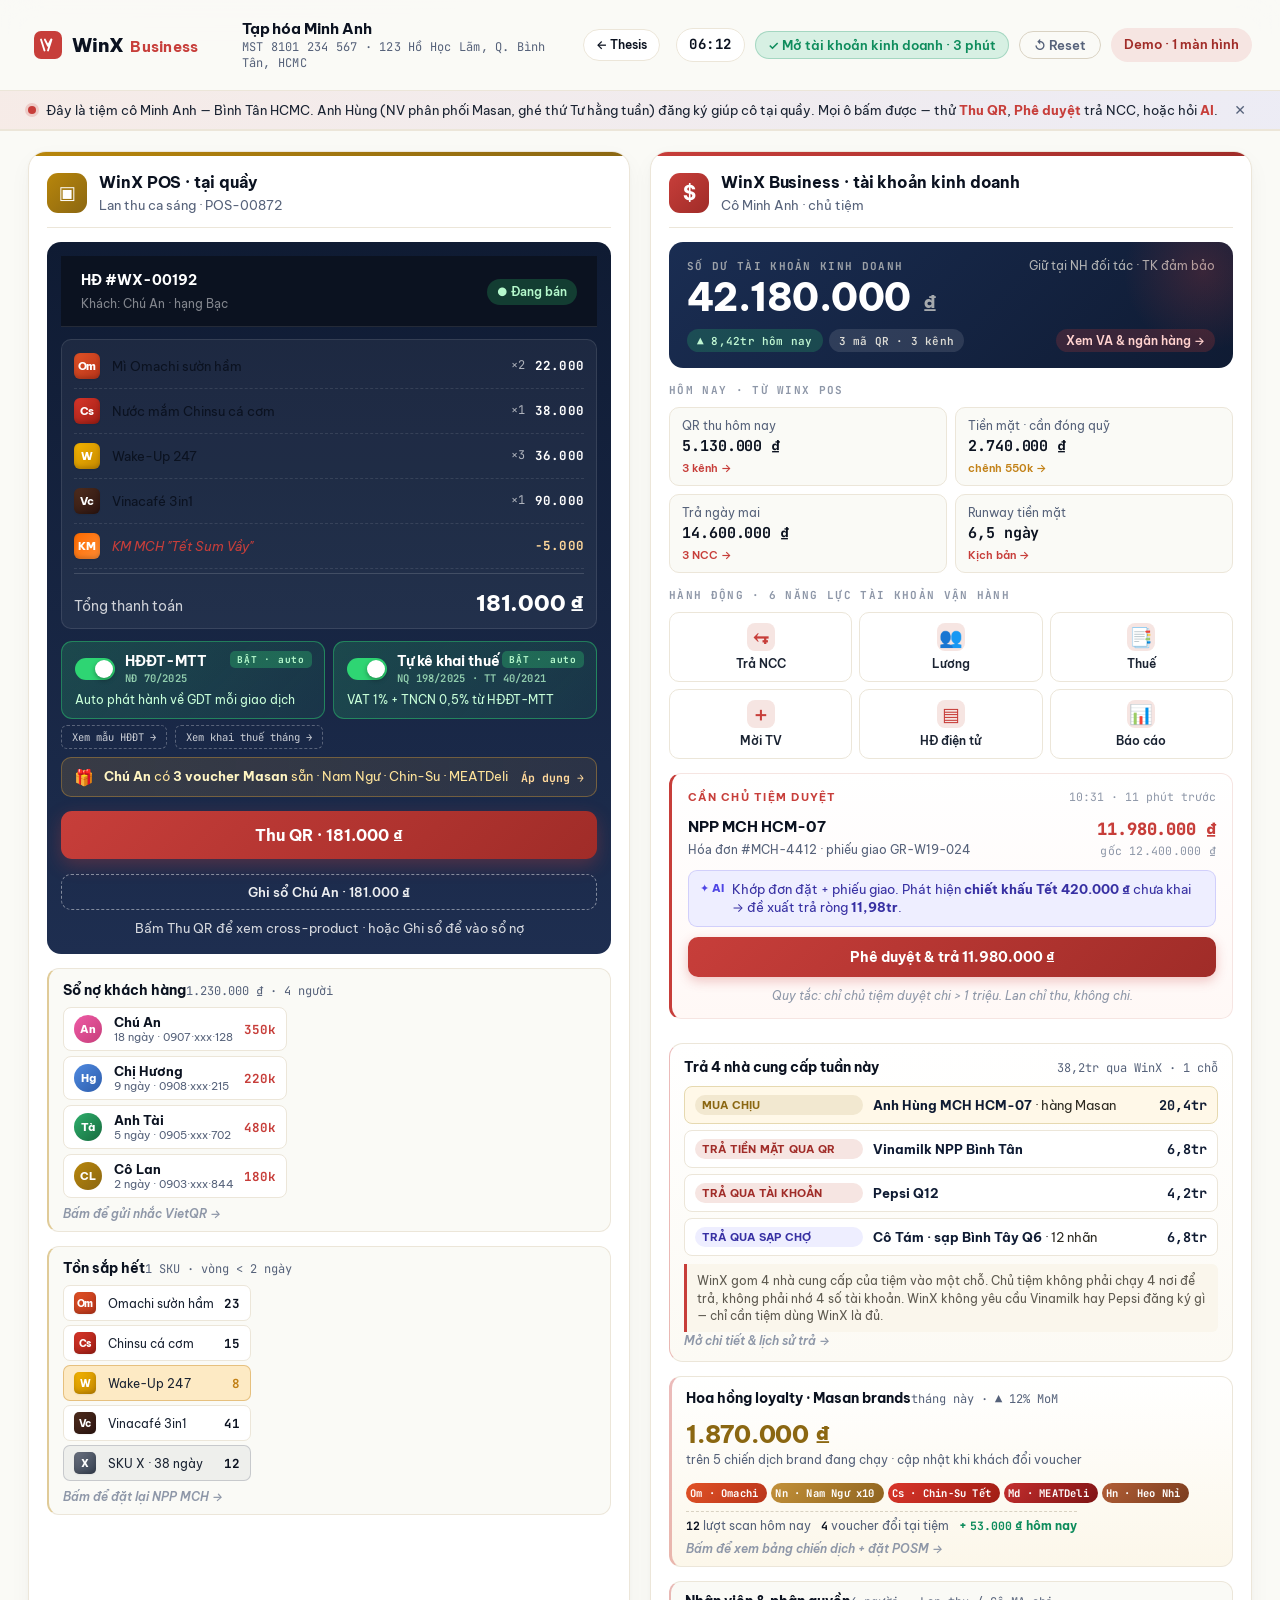
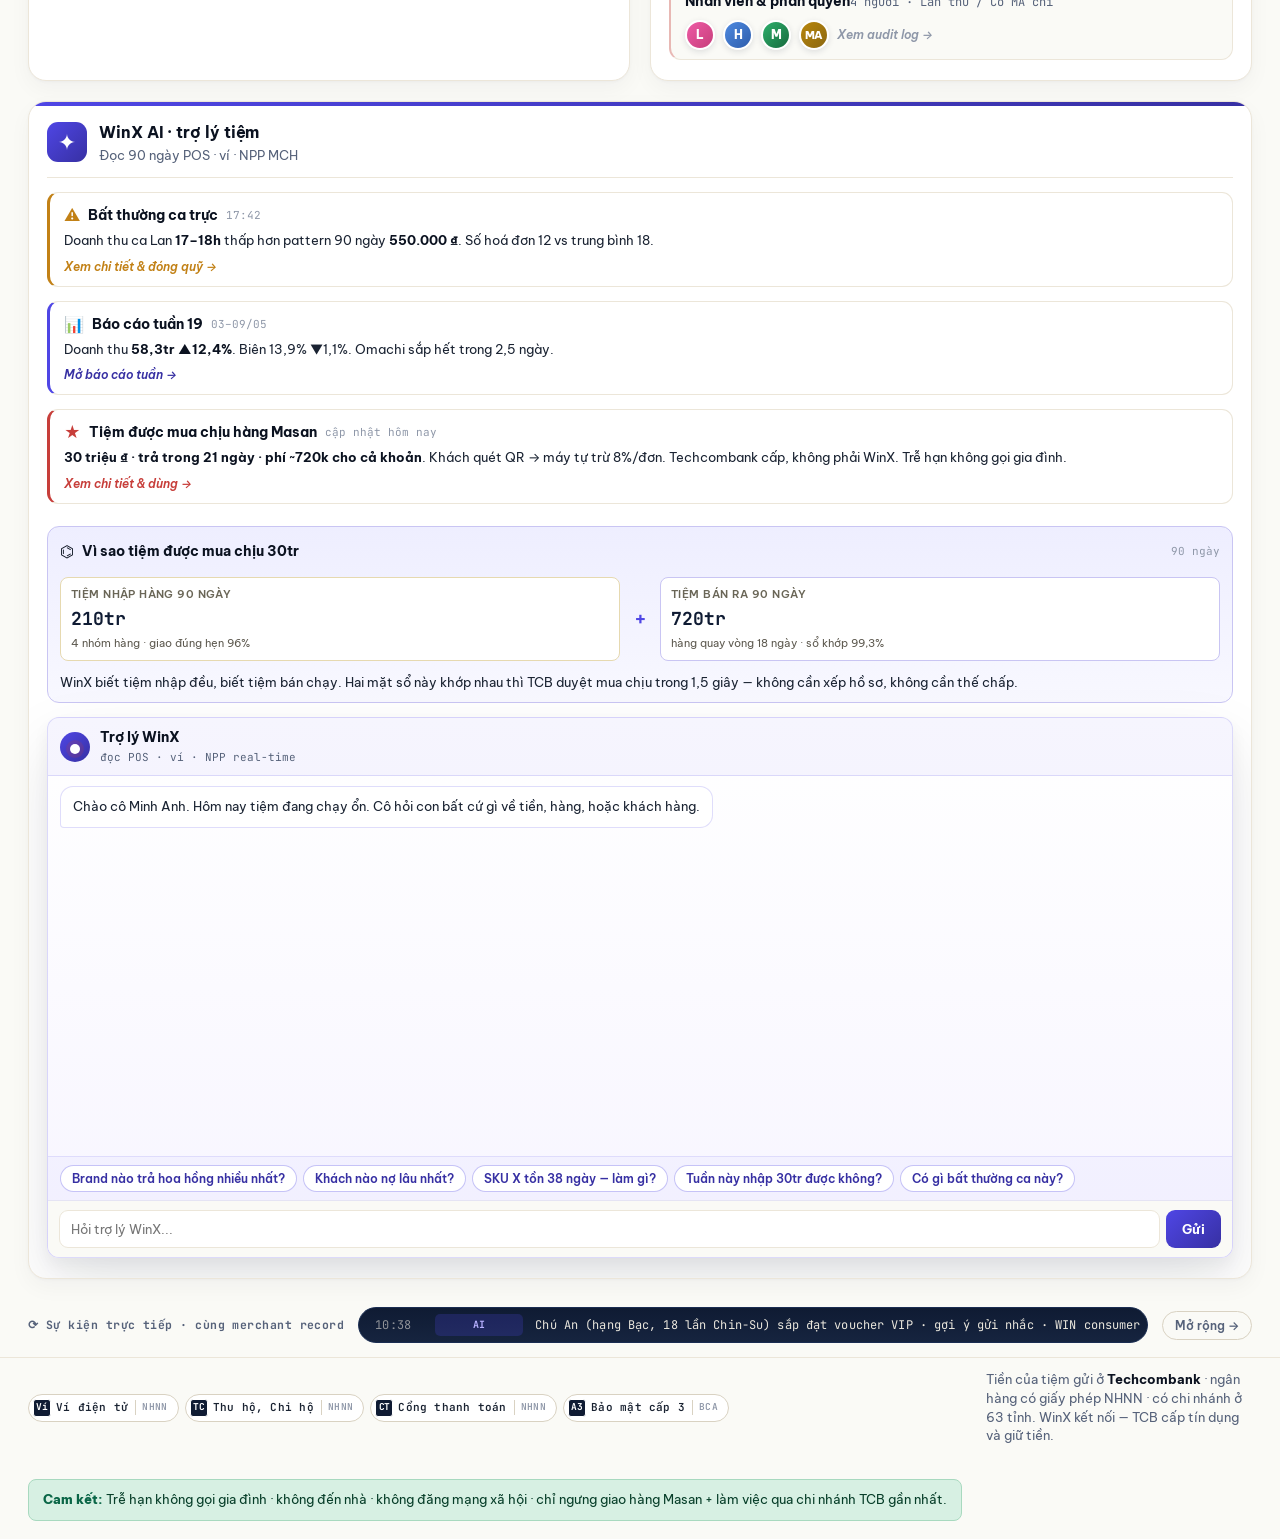
==== commit 3a709f78: "Round 1: rewrite for GT shop owners, not IC reviewers 10 GT persona QC averaged 4.2/10 comp, 2.1/10 " ====
--- a/demo.html
+++ b/demo.html
@@ -53,7 +53,7 @@
 
   <div class="ck-tour" id="ckTour">
     <span class="ck-tour-dot"></span>
-    <span class="ck-tour-text">Anh Hùng, NV MCH route-truck thứ Tư hằng tuần, đăng ký giúp cô Minh Anh tại quầy 12/04/2026. Không phải app store. Mọi ô bấm được — thử <strong>Thu QR</strong>, <strong>Phê duyệt NPP</strong>, hỏi <strong>AI</strong>.</span>
+    <span class="ck-tour-text">Đây là tiệm cô Minh Anh — Bình Tân HCMC. Anh Hùng (NV phân phối Masan, ghé thứ Tư hằng tuần) đăng ký giúp cô tại quầy. Mọi ô bấm được — thử <strong>Thu QR</strong>, <strong>Phê duyệt</strong> trả NCC, hoặc hỏi <strong>AI</strong>.</span>
     <button type="button" class="ck-tour-x" id="ckTourClose" aria-label="Ẩn hướng dẫn">✕</button>
   </div>
 </header>
@@ -309,35 +309,35 @@
       </div>
     </div>
 
-    <button type="button" class="ck-card ck-card-multirail" id="ckMultiRailCard" aria-label="Mở multi-thương-hiệu rail">
+    <button type="button" class="ck-card ck-card-multirail" id="ckMultiRailCard" aria-label="Trả 4 nhà cung cấp tuần này">
       <header class="ck-card-h">
-        <strong>Multi-thương-hiệu rail · tuần 19</strong>
-        <span class="ck-card-h-sum">4 NCC · 38,2tr trả qua WinX</span>
+        <strong>Trả 4 nhà cung cấp tuần này</strong>
+        <span class="ck-card-h-sum">38,2tr qua WinX · 1 chỗ</span>
       </header>
       <div class="mrail-rows">
         <div class="mrail-row mrail-row-native">
-          <span class="mrail-tag mrail-tag-native">Track 1 · MCH native</span>
-          <span class="mrail-cp"><strong>NPP MCH HCM-07</strong> · hạn mức nhập hàng</span>
+          <span class="mrail-tag mrail-tag-native">Mua chịu</span>
+          <span class="mrail-cp"><strong>Anh Hùng MCH HCM-07</strong> · hàng Masan</span>
           <strong class="mrail-amt">20,4tr</strong>
         </div>
         <div class="mrail-row">
-          <span class="mrail-tag mrail-tag-rail">Track 2 · WinX QR-out</span>
-          <span class="mrail-cp"><strong>Vinamilk NPP Bình Tân</strong> · trả qua WinX QR</span>
+          <span class="mrail-tag mrail-tag-rail">Trả tiền mặt qua QR</span>
+          <span class="mrail-cp"><strong>Vinamilk NPP Bình Tân</strong></span>
           <strong class="mrail-amt">6,8tr</strong>
         </div>
         <div class="mrail-row">
-          <span class="mrail-tag mrail-tag-rail">Track 2 · WinX VA-out</span>
-          <span class="mrail-cp"><strong>Suntory PepsiCo Q12</strong> · chuyển khoản VA</span>
+          <span class="mrail-tag mrail-tag-rail">Trả qua tài khoản</span>
+          <span class="mrail-cp"><strong>Pepsi Q12</strong></span>
           <strong class="mrail-amt">4,2tr</strong>
         </div>
         <div class="mrail-row">
-          <span class="mrail-tag mrail-tag-wholesale">Track 2 · NPP đa-thương-hiệu</span>
-          <span class="mrail-cp"><strong>Cô Tám · sạp Bình Tây Q6</strong> · 12 nhãn, 40 SKU</span>
+          <span class="mrail-tag mrail-tag-wholesale">Trả qua sạp chợ</span>
+          <span class="mrail-cp"><strong>Cô Tám · sạp Bình Tây Q6</strong> · 12 nhãn</span>
           <strong class="mrail-amt">6,8tr</strong>
         </div>
       </div>
-      <p class="mrail-note">WinX nhìn 8 NCC khác nhau của tiệm tuần này. Vinamilk, Suntory, sạp Bình Tây không cần đồng ý — tiệm đồng ý là đủ. Cơ chế Mintifi (Ấn Độ): không phải order-rail, là settlement-rail.</p>
-      <span class="ck-card-cta">Mở rail console + lịch sử →</span>
+      <p class="mrail-note">WinX gom 4 nhà cung cấp của tiệm vào một chỗ. Chủ tiệm không phải chạy 4 nơi để trả, không phải nhớ 4 số tài khoản. WinX không yêu cầu Vinamilk hay Pepsi đăng ký gì — chỉ cần tiệm dùng WinX là đủ.</p>
+      <span class="ck-card-cta">Mở chi tiết &amp; lịch sử trả →</span>
     </button>
 
     <button type="button" class="ck-card ck-card-loyalty" id="ckLoyaltyCard" aria-label="Mở loyalty &amp; voucher console">
@@ -402,27 +402,27 @@
     </button>
 
     <button type="button" class="aio-card aio-card-credit" id="aiCardCredit" data-action="loan">
-      <header class="aio-head"><span class="aio-mark">★</span><strong>Hạn mức nhập hàng MCH · invite-only</strong><span class="aio-time">cập nhật hôm nay</span></header>
-      <p><strong>30 triệu ₫ · kỳ 21 ngày · 1,2%/kỳ</strong>. Auto-trừ 8% mỗi đơn POS. NPP MCH cấp · TCB ghi sổ · WinX origination. Không nhận đơn ngoài.</p>
-      <span class="aio-cta">Xem cơ chế nhập-trừ &amp; rút →</span>
+      <header class="aio-head"><span class="aio-mark">★</span><strong>Tiệm được mua chịu hàng Masan</strong><span class="aio-time">cập nhật hôm nay</span></header>
+      <p><strong>30 triệu ₫ · trả trong 21 ngày · phí ~720k cho cả khoản</strong>. Khách quét QR → máy tự trừ 8%/đơn. Techcombank cấp, không phải WinX. Trễ hạn không gọi gia đình.</p>
+      <span class="aio-cta">Xem chi tiết &amp; dùng →</span>
     </button>
 
     <div class="aio-card aio-card-dualledger">
-      <header class="aio-head"><span class="aio-mark">⌬</span><strong>Cách AI nhìn tiệm · dual-ledger</strong><span class="aio-time">90 ngày</span></header>
+      <header class="aio-head"><span class="aio-mark">⌬</span><strong>Vì sao tiệm được mua chịu 30tr</strong><span class="aio-time">90 ngày</span></header>
       <div class="dl-grid">
         <div class="dl-side dl-side-in">
-          <span class="dl-cap">MCH sell-in</span>
+          <span class="dl-cap">Tiệm nhập hàng 90 ngày</span>
           <strong>210tr</strong>
-          <span class="dl-meta">4 SKU chính · NPP on-time 96%</span>
-        </div>
-        <div class="dl-x">×</div>
+          <span class="dl-meta">4 nhóm hàng · giao đúng hẹn 96%</span>
+        </div>
+        <div class="dl-x">+</div>
         <div class="dl-side dl-side-out">
-          <span class="dl-cap">WinX POS sell-out</span>
+          <span class="dl-cap">Tiệm bán ra 90 ngày</span>
           <strong>720tr</strong>
-          <span class="dl-meta">velocity 18d/SKU · reconcile 99,3%</span>
-        </div>
-      </div>
-      <p class="dl-note">Chỉ WinX có cả hai mặt. Funding Societies bỏ VN 2024, Validus dừng 3/2025 vì chỉ có một mặt. TCB duyệt cô Minh Anh trong 1,5 giây.</p>
+          <span class="dl-meta">hàng quay vòng 18 ngày · sổ khớp 99,3%</span>
+        </div>
+      </div>
+      <p class="dl-note">WinX biết tiệm nhập đều, biết tiệm bán chạy. Hai mặt sổ này khớp nhau thì TCB duyệt mua chịu trong 1,5 giây — không cần xếp hồ sơ, không cần thế chấp.</p>
     </div>
 
     <div class="ai-chat ck-ai-chat">
@@ -471,17 +471,10 @@
       <span class="lic-badge"><span class="lic-mark">A3</span>Bảo mật cấp 3<span class="lic-issuer">BCA</span></span>
     </div>
     <div class="ck-foot-text">
-      Tiền của tiệm gửi ở NH đối tác có giấy phép NHNN. Không phải neobank tiêu dùng. Mô hình tham chiếu: <strong>Mintifi (Ấn Độ, anchor-SCF) · Batumbu (Indonesia, kênh BNI) · MISA Lending (VN, VND 16.000 tỷ)</strong>.
-    </div>
-    <div class="ck-foot-seq">
-      <span class="seq-pill seq-pill-now">Phase 0 · FY26-27 · MCH anchor SCF</span>
-      <span class="seq-arrow">→</span>
-      <span class="seq-pill seq-pill-next">Phase 1 · FY27-28 · NPP đa-thương-hiệu + WinX QR-out + POS sell-out</span>
-      <span class="seq-arrow">→</span>
-      <span class="seq-pill seq-pill-later">Phase 2 · FY29+ · Trực tiếp Unilever/Nestlé/Vinamilk (đòi hỏi cấu trúc spin-out)</span>
-    </div>
-    <div class="ck-foot-uplift">
-      Mỗi tiệm chạy WinX = +18% MCH SKU mix · +12% MEATDeli combo · POSM tài trợ 100% · TCB acquires HKD lifetime banking. Captive uplift đến nhóm Masan ≈ <strong>USD ~110tr EBITDA FY34E</strong>.
+      Tiền của tiệm gửi ở <strong>Techcombank</strong> · ngân hàng có giấy phép NHNN · có chi nhánh ở 63 tỉnh. WinX kết nối — TCB cấp tín dụng và giữ tiền.
+    </div>
+    <div class="ck-foot-pledge">
+      <strong>Cam kết:</strong> Trễ hạn không gọi gia đình · không đến nhà · không đăng mạng xã hội · chỉ ngưng giao hàng Masan + làm việc qua chi nhánh TCB gần nhất.
     </div>
   </div>
 </footer>
@@ -762,25 +755,33 @@
   <div class="ck-modal-back" data-close></div>
   <div class="ck-modal-card">
     <header class="ck-modal-h">
-      <h3 id="modalLoanTitle">Hạn mức nhập hàng MCH · 30 triệu ₫ · invite-only</h3>
-      <button type="button" class="ck-modal-x" data-close aria-label="Đóng">✕</button>
-    </header>
-    <div class="ck-modal-body">
-      <p class="ck-modal-note ck-modal-note-anchor"><strong>WinX là nền tảng origination, không cho vay trên sổ riêng.</strong> NPP MCH cấp hạn mức nhập hàng dựa trên 90 ngày sell-in × POS sell-out. TCB ghi sổ trên balance sheet ngân hàng. Cô Minh Anh không cần ký giấy nào ngoài duyệt 1-click.</p>
+      <h3 id="modalLoanTitle">Mua chịu hàng Masan · 30 triệu ₫</h3>
+      <button type="button" class="ck-modal-x" data-close aria-label="Đóng">✕</button>
+    </header>
+    <div class="ck-modal-body">
+      <p class="ck-modal-note ck-modal-note-anchor"><strong>Techcombank cấp khoản này, không phải WinX.</strong> WinX chỉ kết nối — tiền do TCB giữ, hợp đồng do TCB ký. Cô Minh Anh không cần ký giấy gì ngoài 1 lần duyệt trên Zalo.</p>
       <div class="loan-hero">
         <strong>30.000.000 ₫</strong>
-        <span>Đã duyệt sẵn từ dual-ledger: MCH sell-in 210tr · POS sell-out 720tr · 90 ngày · NPP on-time 96%</span>
+        <span>Duyệt sẵn từ doanh số POS 90 ngày · không cần xếp hồ sơ · không cần thế chấp</span>
       </div>
       <div class="loan-grid">
-        <div><span>Sản phẩm</span><strong>Hạn mức nhập hàng MCH</strong></div>
-        <div><span>Kỳ hạn</span><strong>21 ngày revolving</strong></div>
-        <div><span>Phí kỳ</span><strong>1,2%/kỳ (≈20% APR)</strong></div>
-        <div><span>Cách trả</span><strong>auto-trừ 8% mỗi đơn POS</strong></div>
-        <div><span>Điểm tín dụng dual-ledger</span><strong>B+ (74/100)</strong></div>
-        <div><span>So với "tín dụng đen" thị trường</span><strong>1/5 chi phí (8-12%/tháng)</strong></div>
-      </div>
-      <p class="ck-modal-note ck-modal-note-anti">Funding Societies bỏ thị trường VN năm 2024. Validus dừng tháng 3/2025. Lý do: không có dữ liệu sell-in + sell-out. WinX có cả hai mặt — đây là cơ chế Mintifi (Ấn Độ) đã làm với 300+ anchor, Batumbu (Indonesia) đã làm với BNI.</p>
-      <button type="button" class="ck-cta-primary" id="loanDraw">Dùng hạn mức cho PO MCH 20,4tr tiếp theo</button>
+        <div><span>Sản phẩm</span><strong>Mua chịu hàng Masan</strong></div>
+        <div><span>Trả trong</span><strong>21 ngày · không phí phạt nếu trễ vài ngày</strong></div>
+        <div><span>Phí</span><strong>1,2% mỗi 21 ngày (~20% năm)</strong></div>
+        <div><span>Cách trả</span><strong>khách quét QR → máy tự trừ 8%/đơn</strong></div>
+        <div><span>Tổng phí cho 30tr</span><strong>~720k cho cả khoản</strong></div>
+        <div><span>So với vay nóng app năm 2023</span><strong>rẻ hơn ~10 lần</strong></div>
+      </div>
+      <div class="ck-modal-pledge">
+        <strong>Cam kết khi trễ hạn:</strong>
+        <ul>
+          <li>Không gọi gia đình</li>
+          <li>Không đến nhà</li>
+          <li>Không đăng mạng xã hội</li>
+          <li>Chỉ ngưng giao hàng Masan + làm việc qua chi nhánh TCB gần nhất</li>
+        </ul>
+      </div>
+      <button type="button" class="ck-cta-primary" id="loanDraw">Dùng để nhập 20,4tr hàng Masan tuần này</button>
     </div>
   </div>
 </div>
--- a/platform.css
+++ b/platform.css
@@ -2836,6 +2836,46 @@
   .biz-bal-amount{ font-size: 30px; }
   .ck-modal{ padding: 14px; }
 }
+
+/* =====================================================
+   NO-HARASSMENT PLEDGE (footer + modal)
+   ===================================================== */
+.ck-foot-pledge{
+  background: #D7F0E3;
+  border: 1px solid #A8D9BF;
+  border-radius: 8px;
+  padding: 10px 14px;
+  margin-top: 10px;
+  font-size: 12.5px;
+  line-height: 1.55;
+  color: #073E29;
+}
+.ck-foot-pledge strong{ color: #0A6647; font-weight: 800; }
+
+.ck-modal-pledge{
+  background: #D7F0E3;
+  border-left: 4px solid #0E8C5C;
+  border-radius: 0 10px 10px 0;
+  padding: 14px 18px;
+  margin: 12px 0;
+}
+.ck-modal-pledge > strong{
+  display: block;
+  font-size: 13.5px;
+  font-weight: 800;
+  color: #073E29;
+  text-transform: uppercase;
+  letter-spacing: 0.04em;
+  margin-bottom: 8px;
+}
+.ck-modal-pledge ul{
+  margin: 0;
+  padding-left: 18px;
+  font-size: 13.5px;
+  line-height: 1.7;
+  color: #0A4F35;
+}
+.ck-modal-pledge ul li{ margin-bottom: 2px; }
 
 /* =====================================================
    BACK-TO-LANDING LINK (cockpit nav)
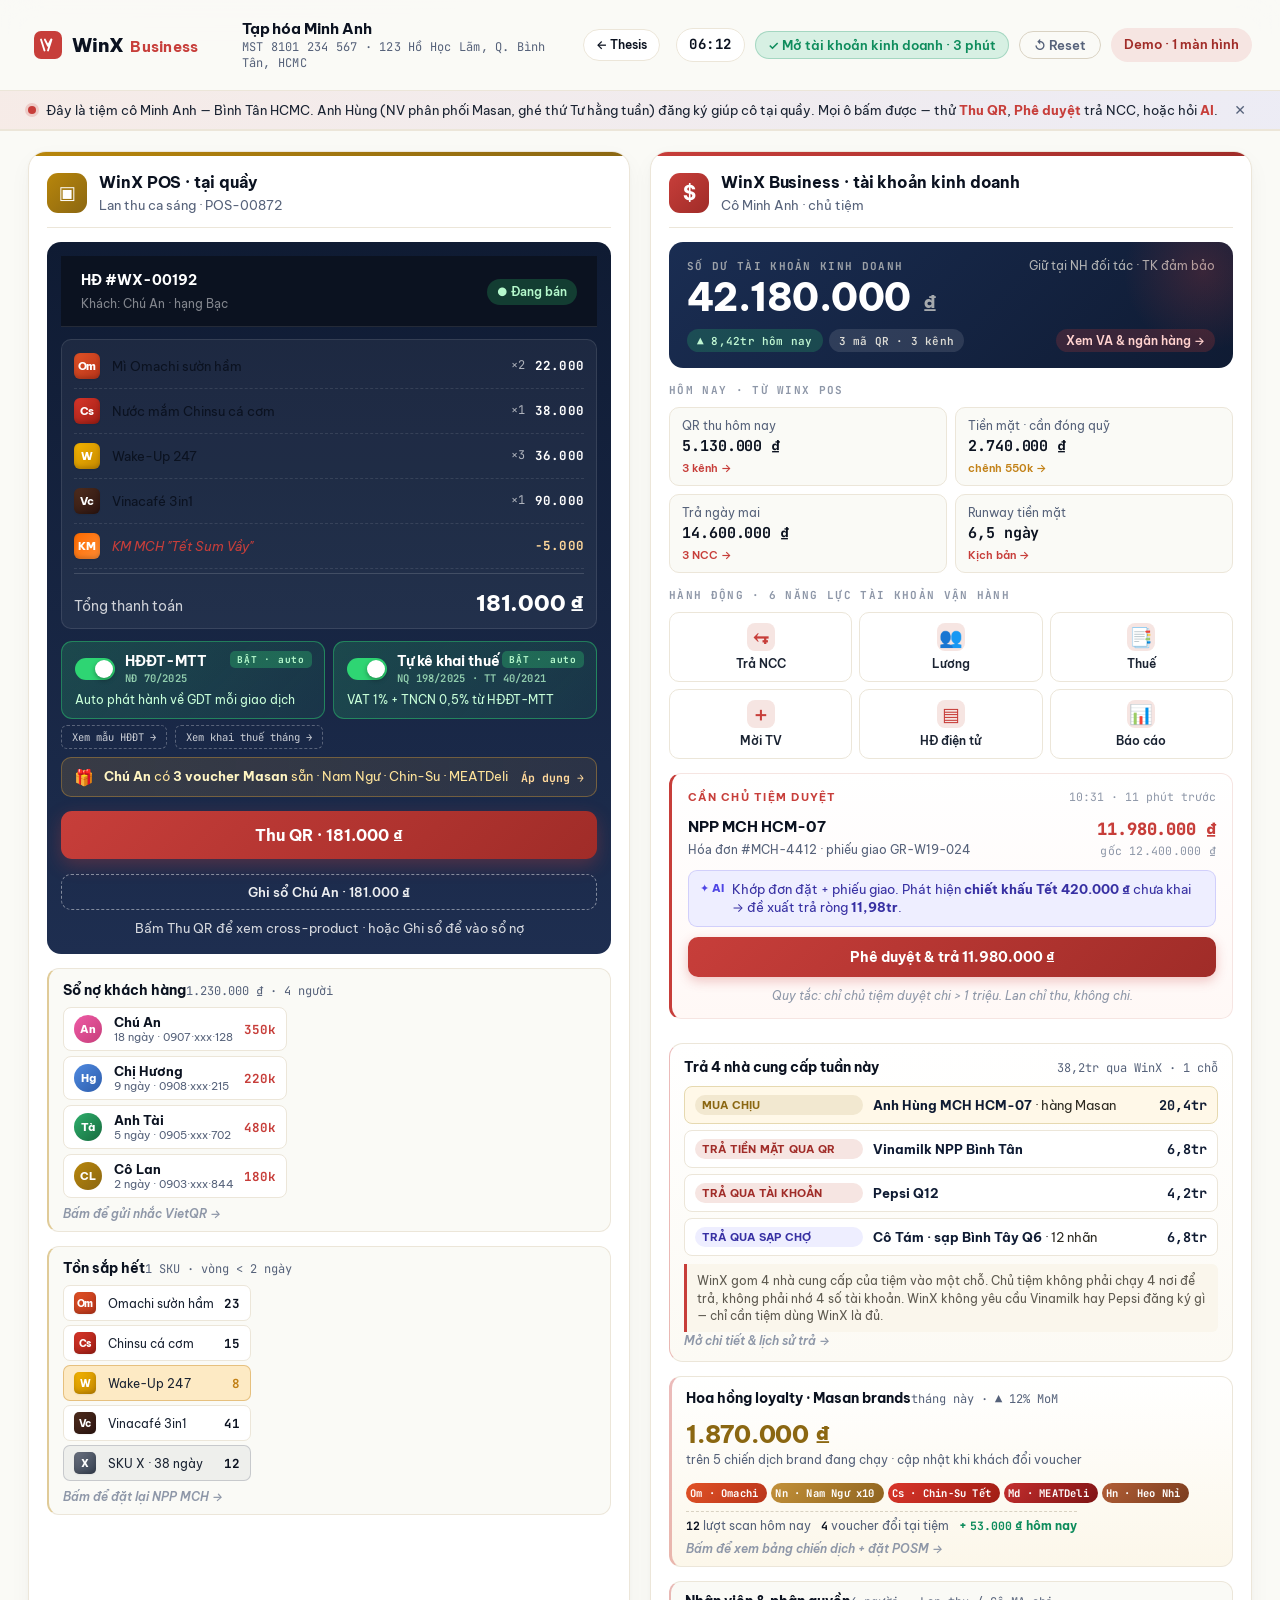
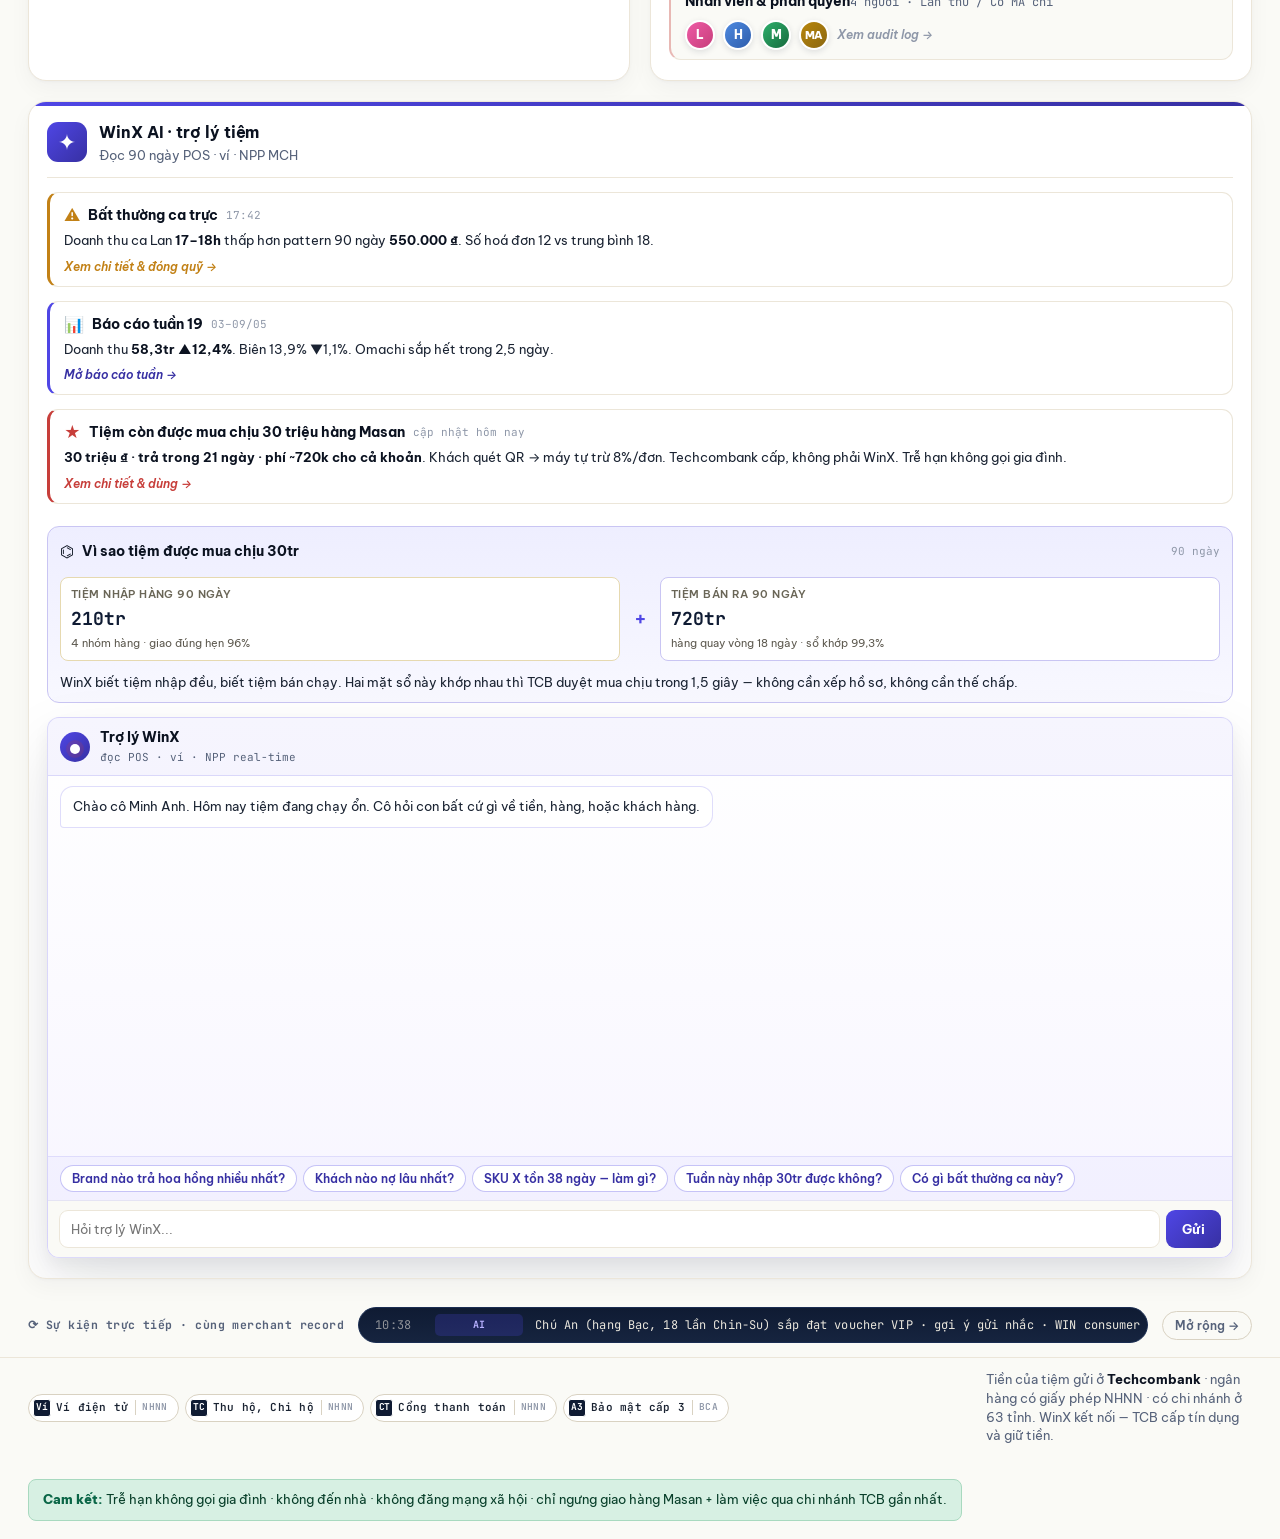
==== commit 9e17bfca: "Round 3: address R2 persona gaps · pledge to hero · dual promise · NPP page R2 averages 6.9 comp / 4" ====
--- a/demo.html
+++ b/demo.html
@@ -402,7 +402,7 @@
     </button>
 
     <button type="button" class="aio-card aio-card-credit" id="aiCardCredit" data-action="loan">
-      <header class="aio-head"><span class="aio-mark">★</span><strong>Tiệm được mua chịu hàng Masan</strong><span class="aio-time">cập nhật hôm nay</span></header>
+      <header class="aio-head"><span class="aio-mark">★</span><strong>Tiệm còn được mua chịu 30 triệu hàng Masan</strong><span class="aio-time">cập nhật hôm nay</span></header>
       <p><strong>30 triệu ₫ · trả trong 21 ngày · phí ~720k cho cả khoản</strong>. Khách quét QR → máy tự trừ 8%/đơn. Techcombank cấp, không phải WinX. Trễ hạn không gọi gia đình.</p>
       <span class="aio-cta">Xem chi tiết &amp; dùng →</span>
     </button>
@@ -755,7 +755,7 @@
   <div class="ck-modal-back" data-close></div>
   <div class="ck-modal-card">
     <header class="ck-modal-h">
-      <h3 id="modalLoanTitle">Mua chịu hàng Masan · 30 triệu ₫</h3>
+      <h3 id="modalLoanTitle">Còn được mua chịu hàng Masan · 30 triệu ₫</h3>
       <button type="button" class="ck-modal-x" data-close aria-label="Đóng">✕</button>
     </header>
     <div class="ck-modal-body">
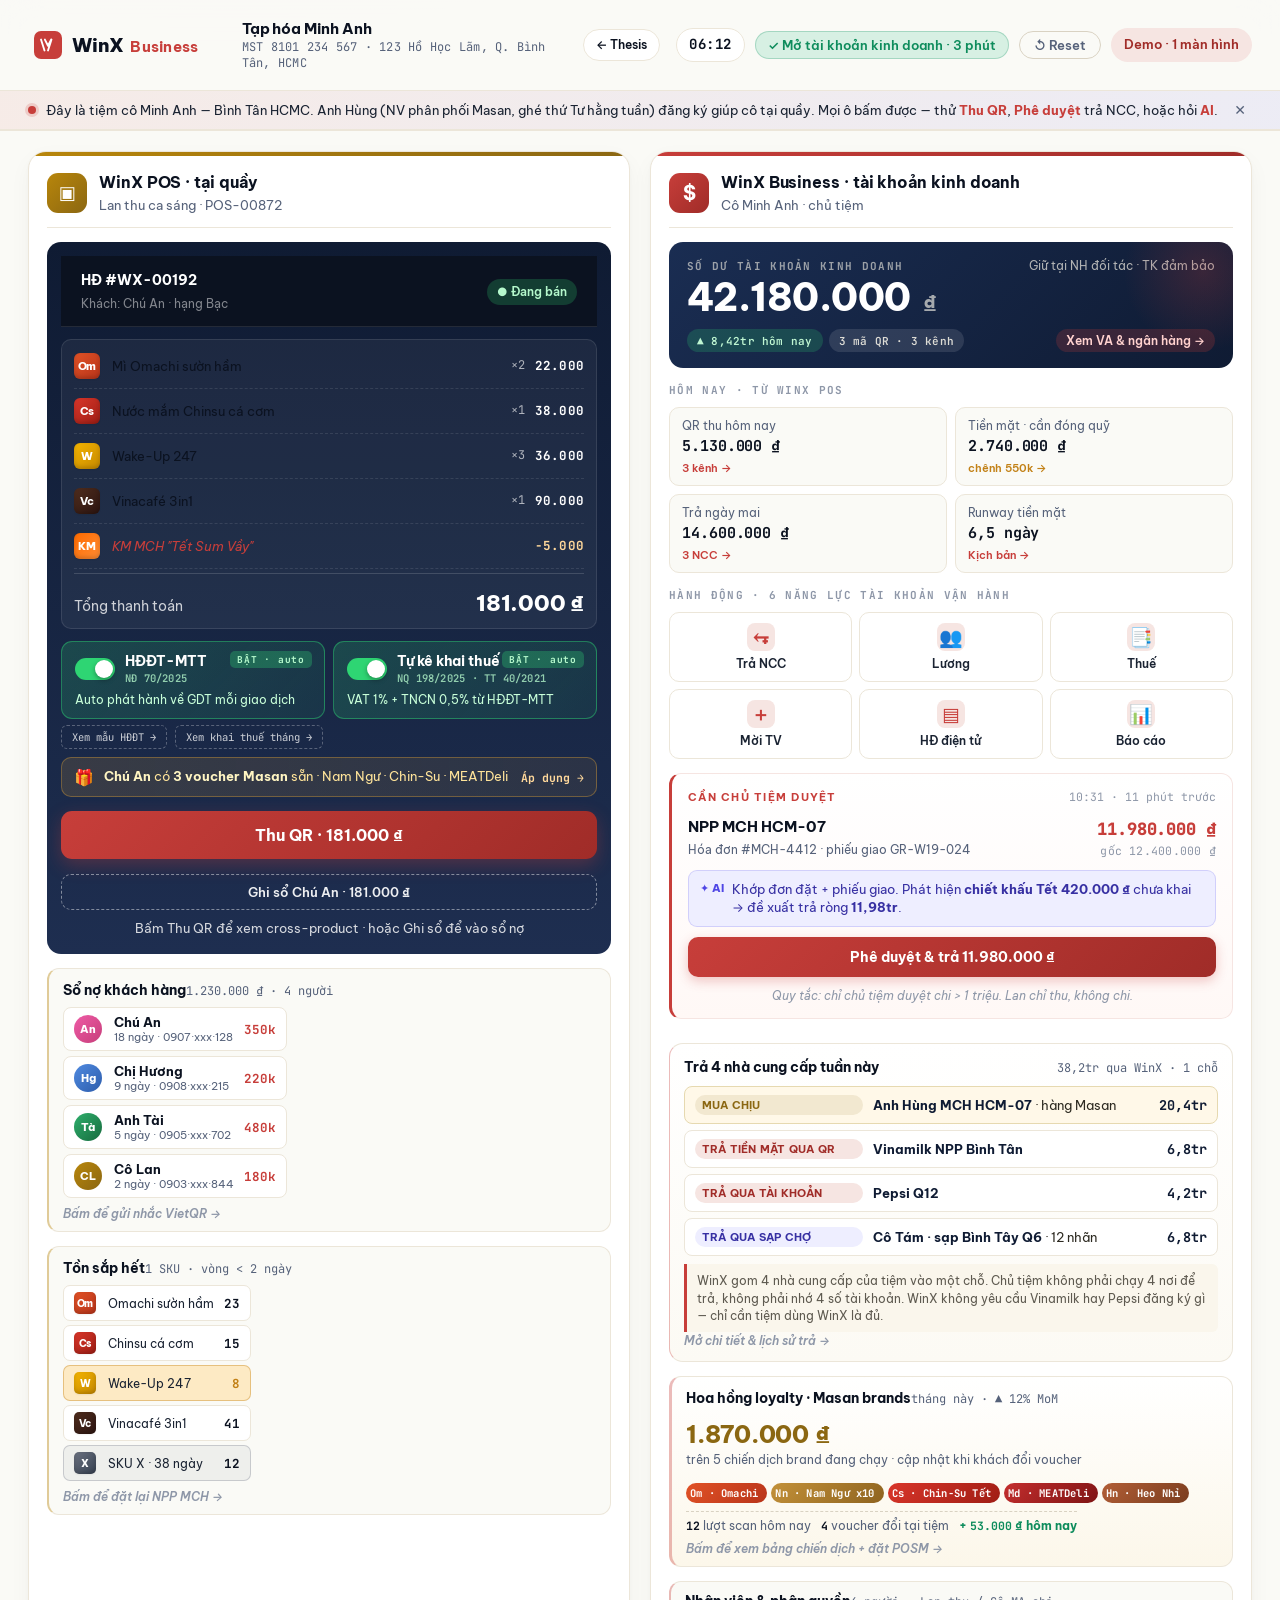
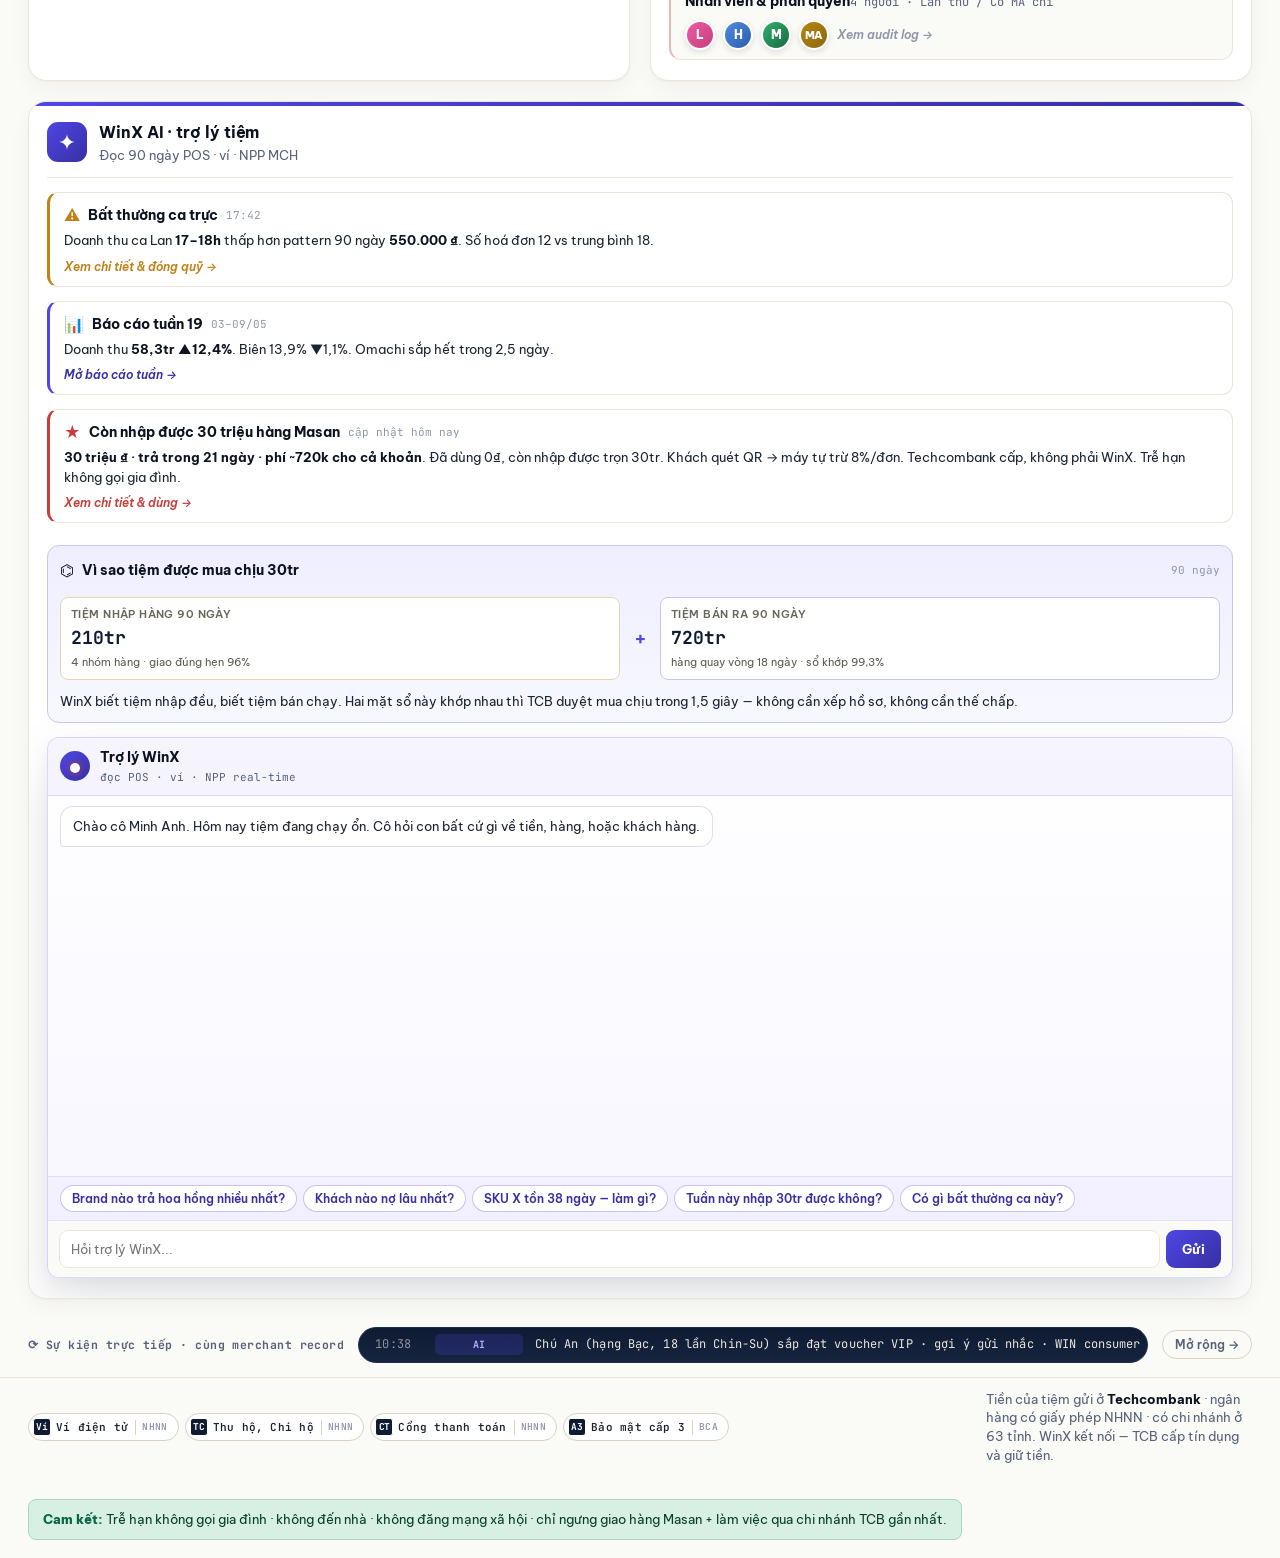
==== commit c18530a2: "Round 4: address R3 persona gaps · contract mock · countdown framing · segment nav R3 averages 6.8/4" ====
--- a/demo.html
+++ b/demo.html
@@ -402,8 +402,8 @@
     </button>
 
     <button type="button" class="aio-card aio-card-credit" id="aiCardCredit" data-action="loan">
-      <header class="aio-head"><span class="aio-mark">★</span><strong>Tiệm còn được mua chịu 30 triệu hàng Masan</strong><span class="aio-time">cập nhật hôm nay</span></header>
-      <p><strong>30 triệu ₫ · trả trong 21 ngày · phí ~720k cho cả khoản</strong>. Khách quét QR → máy tự trừ 8%/đơn. Techcombank cấp, không phải WinX. Trễ hạn không gọi gia đình.</p>
+      <header class="aio-head"><span class="aio-mark">★</span><strong>Còn nhập được 30 triệu hàng Masan</strong><span class="aio-time">cập nhật hôm nay</span></header>
+      <p><strong>30 triệu ₫ · trả trong 21 ngày · phí ~720k cho cả khoản</strong>. Đã dùng 0₫, còn nhập được trọn 30tr. Khách quét QR → máy tự trừ 8%/đơn. Techcombank cấp, không phải WinX. Trễ hạn không gọi gia đình.</p>
       <span class="aio-cta">Xem chi tiết &amp; dùng →</span>
     </button>
 
@@ -755,14 +755,14 @@
   <div class="ck-modal-back" data-close></div>
   <div class="ck-modal-card">
     <header class="ck-modal-h">
-      <h3 id="modalLoanTitle">Còn được mua chịu hàng Masan · 30 triệu ₫</h3>
+      <h3 id="modalLoanTitle">Còn nhập được 30 triệu hàng Masan</h3>
       <button type="button" class="ck-modal-x" data-close aria-label="Đóng">✕</button>
     </header>
     <div class="ck-modal-body">
       <p class="ck-modal-note ck-modal-note-anchor"><strong>Techcombank cấp khoản này, không phải WinX.</strong> WinX chỉ kết nối — tiền do TCB giữ, hợp đồng do TCB ký. Cô Minh Anh không cần ký giấy gì ngoài 1 lần duyệt trên Zalo.</p>
       <div class="loan-hero">
-        <strong>30.000.000 ₫</strong>
-        <span>Duyệt sẵn từ doanh số POS 90 ngày · không cần xếp hồ sơ · không cần thế chấp</span>
+        <strong>Còn nhập được 30.000.000 ₫</strong>
+        <span>Đã dùng 0₫ · còn nhập trọn 30tr · duyệt sẵn từ doanh số POS 90 ngày · không cần xếp hồ sơ, không thế chấp</span>
       </div>
       <div class="loan-grid">
         <div><span>Sản phẩm</span><strong>Mua chịu hàng Masan</strong></div>
@@ -781,7 +781,7 @@
           <li>Chỉ ngưng giao hàng Masan + làm việc qua chi nhánh TCB gần nhất</li>
         </ul>
       </div>
-      <button type="button" class="ck-cta-primary" id="loanDraw">Dùng để nhập 20,4tr hàng Masan tuần này</button>
+      <button type="button" class="ck-cta-primary" id="loanDraw">Dùng để nhập 20,4tr hàng Masan tuần này (còn nhập được sau: 9,6tr)</button>
     </div>
   </div>
 </div>
